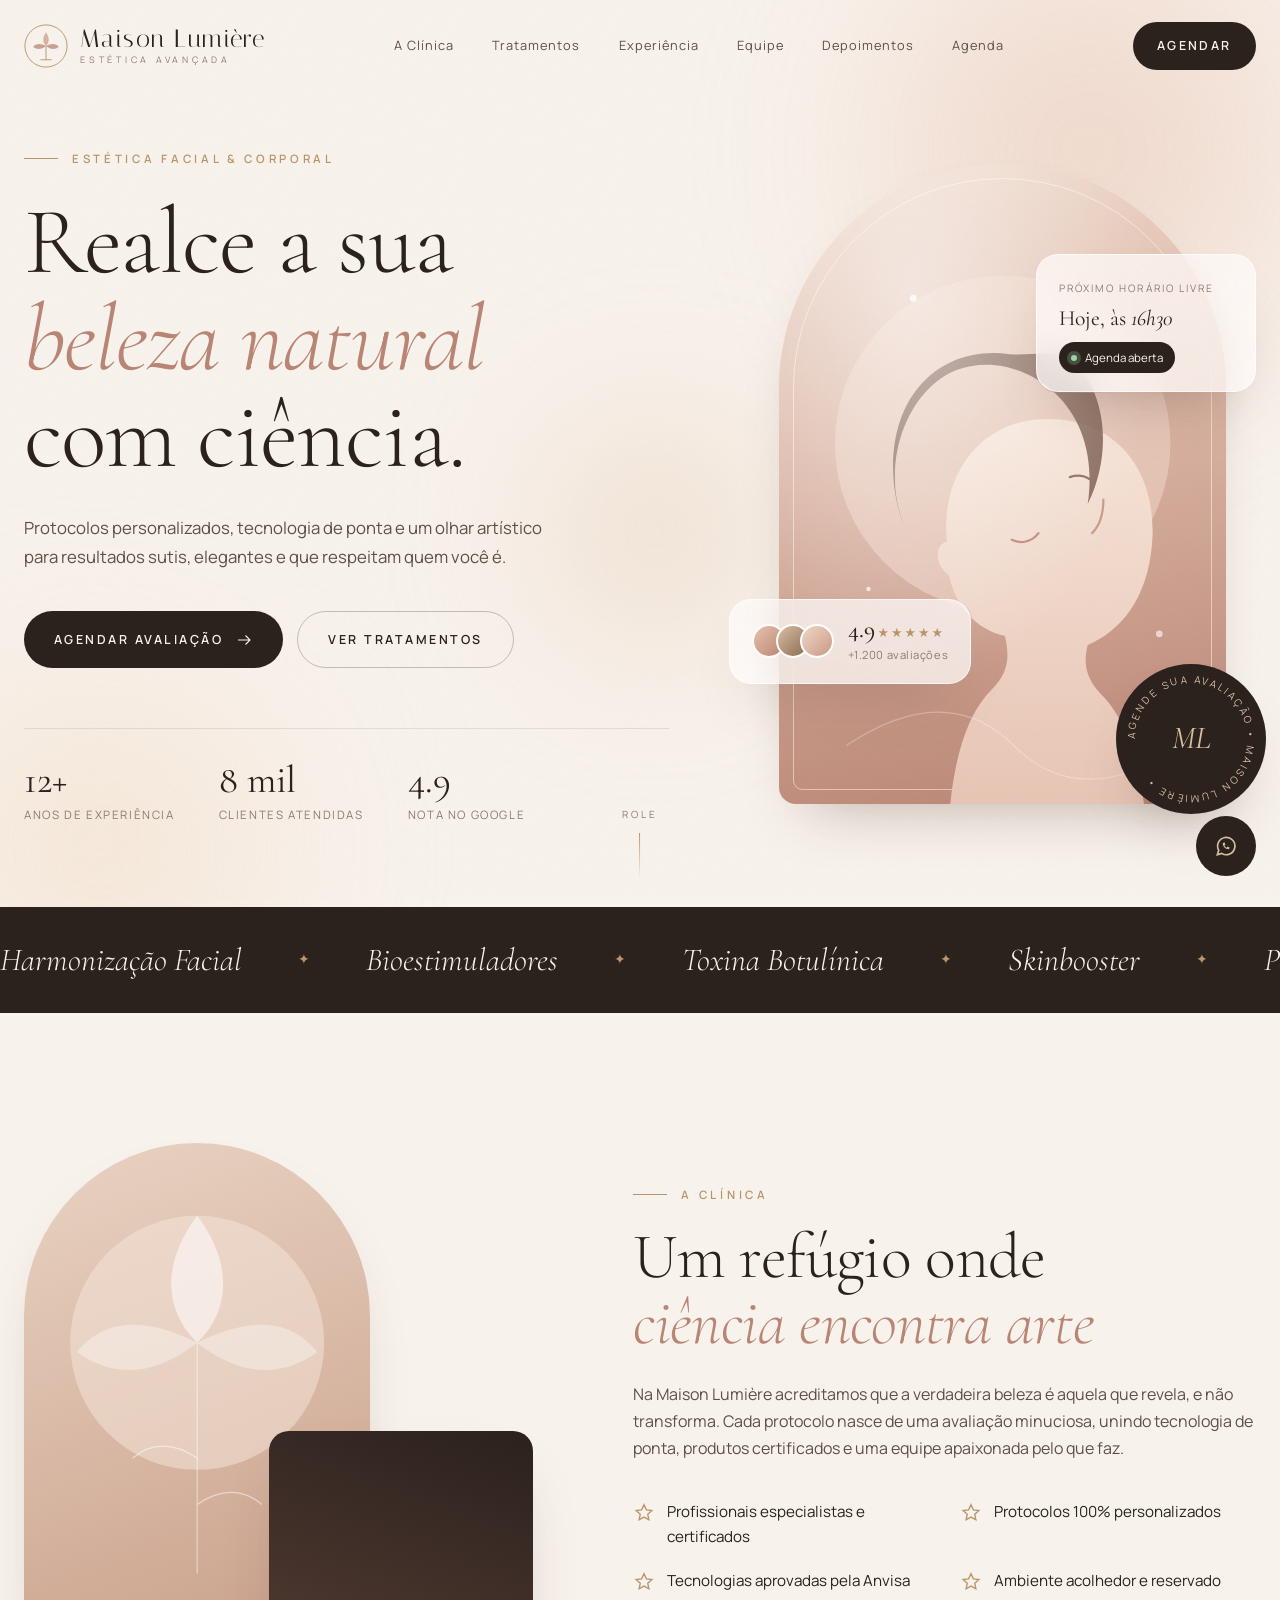
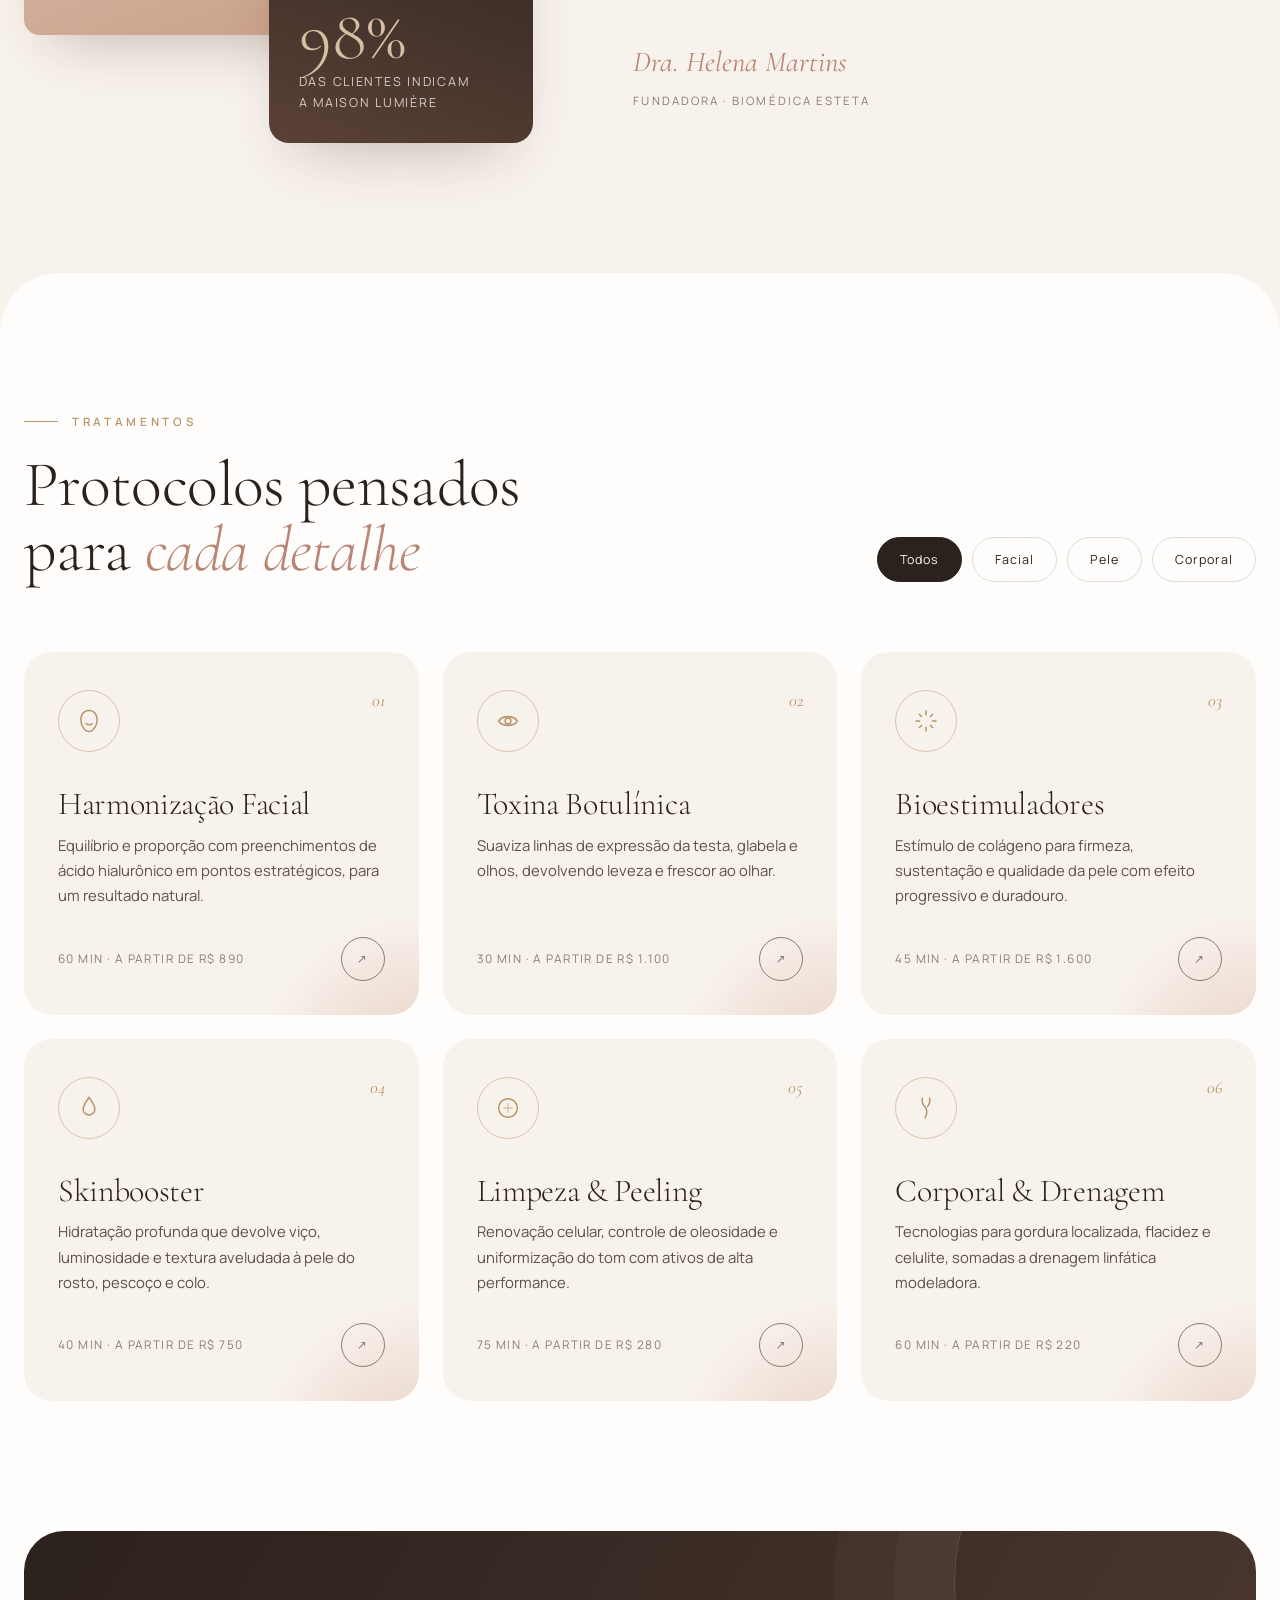
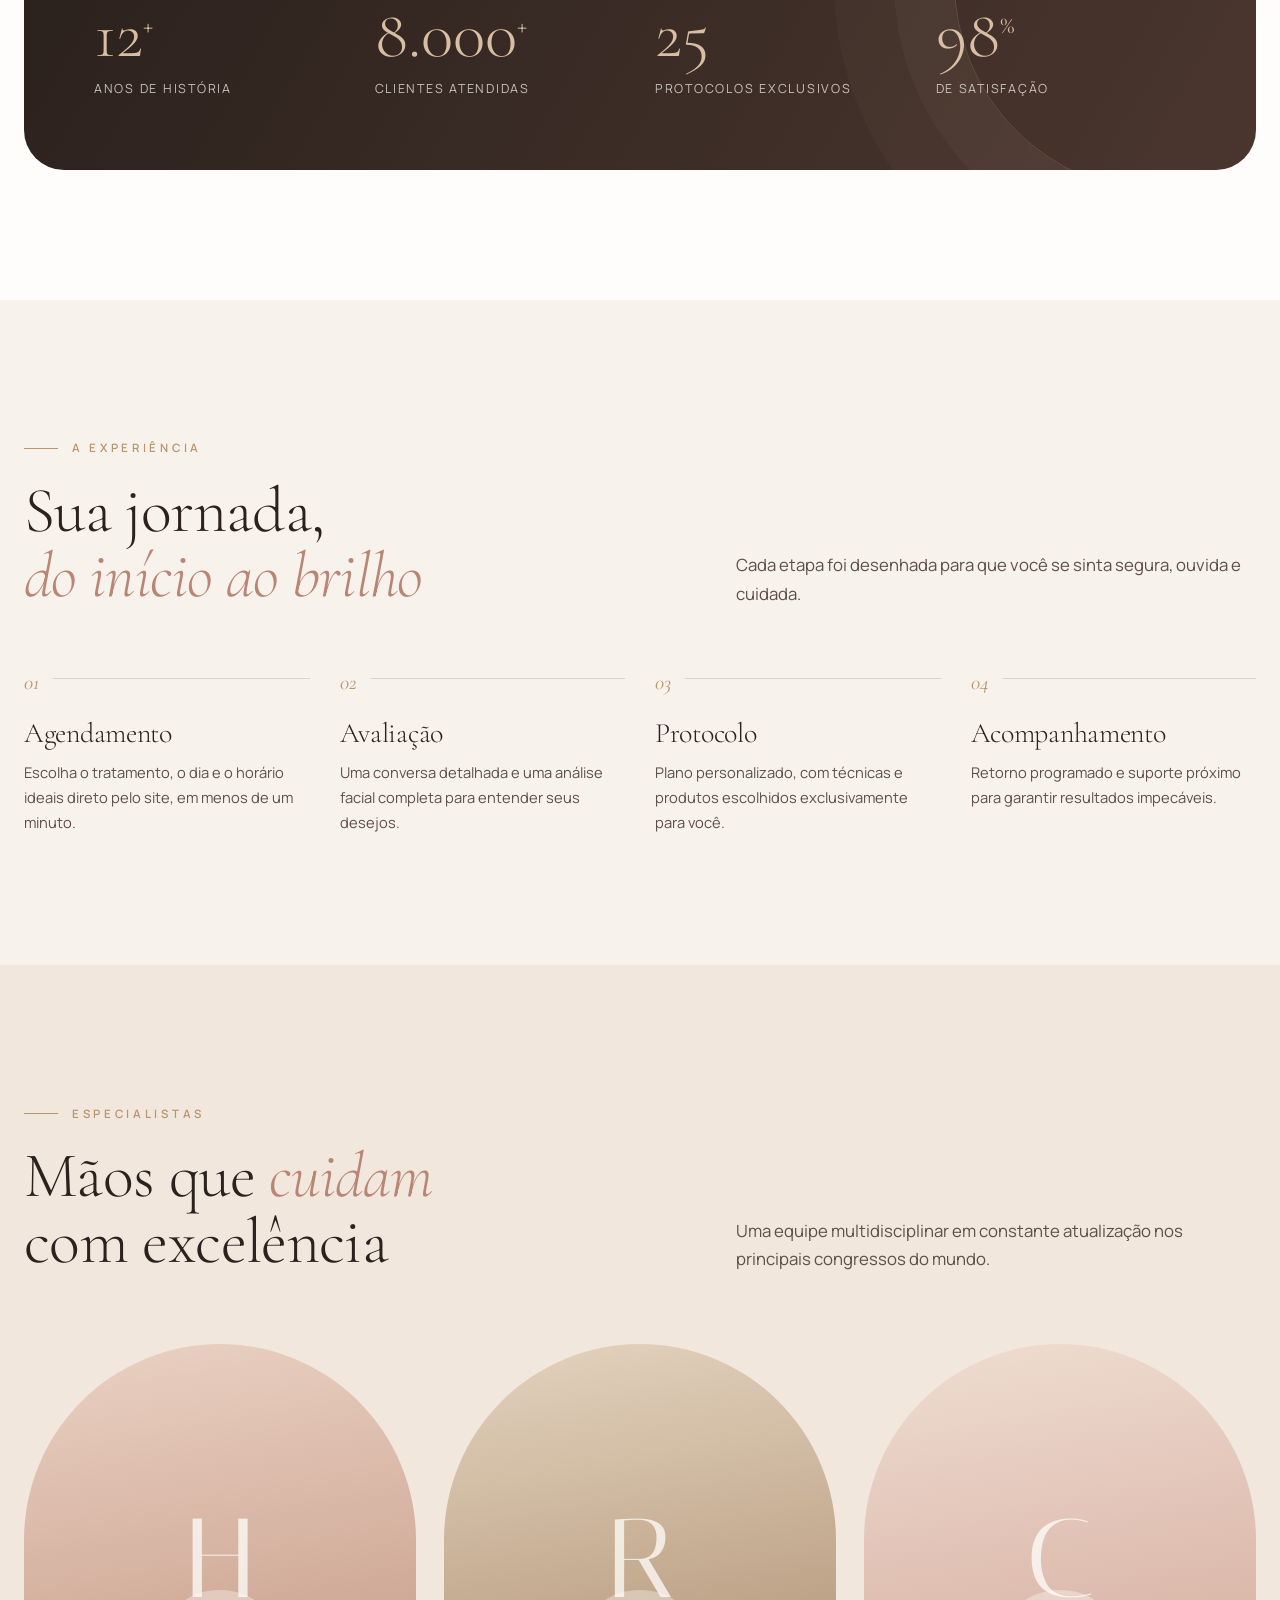
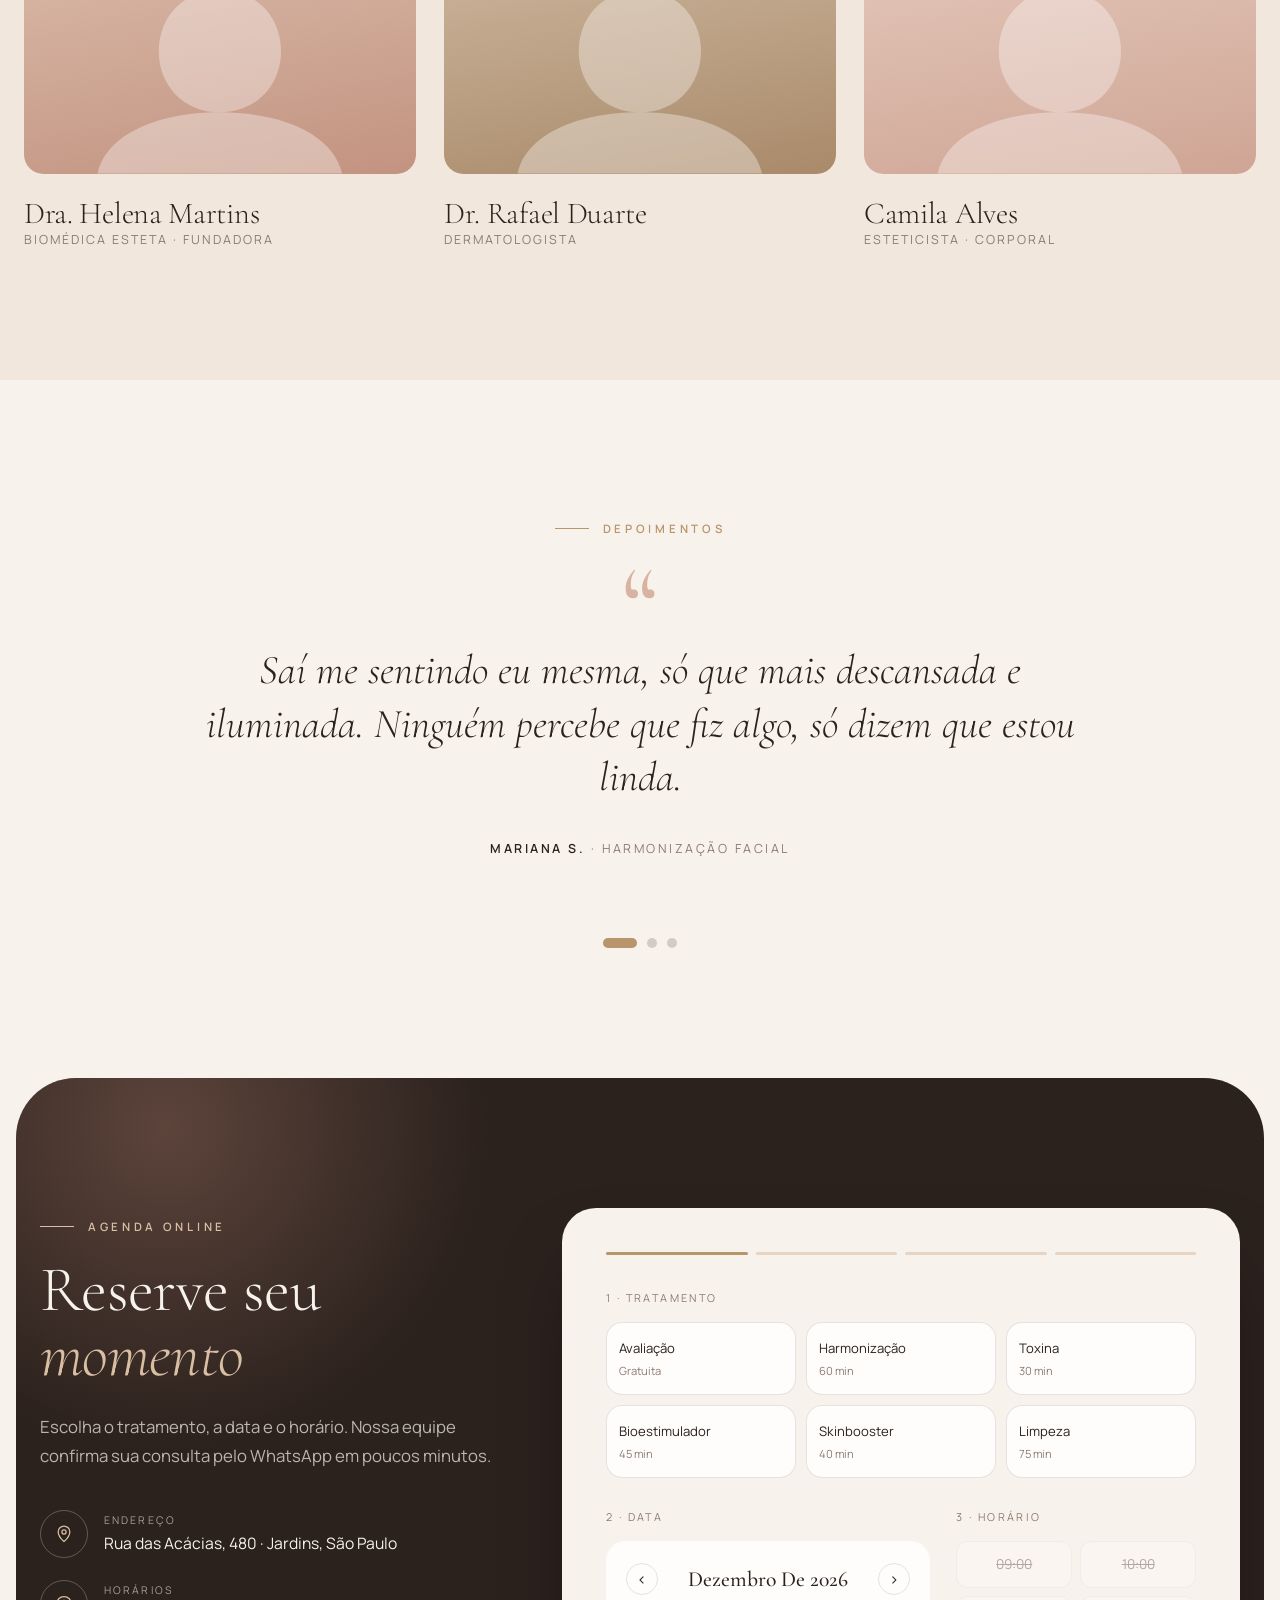
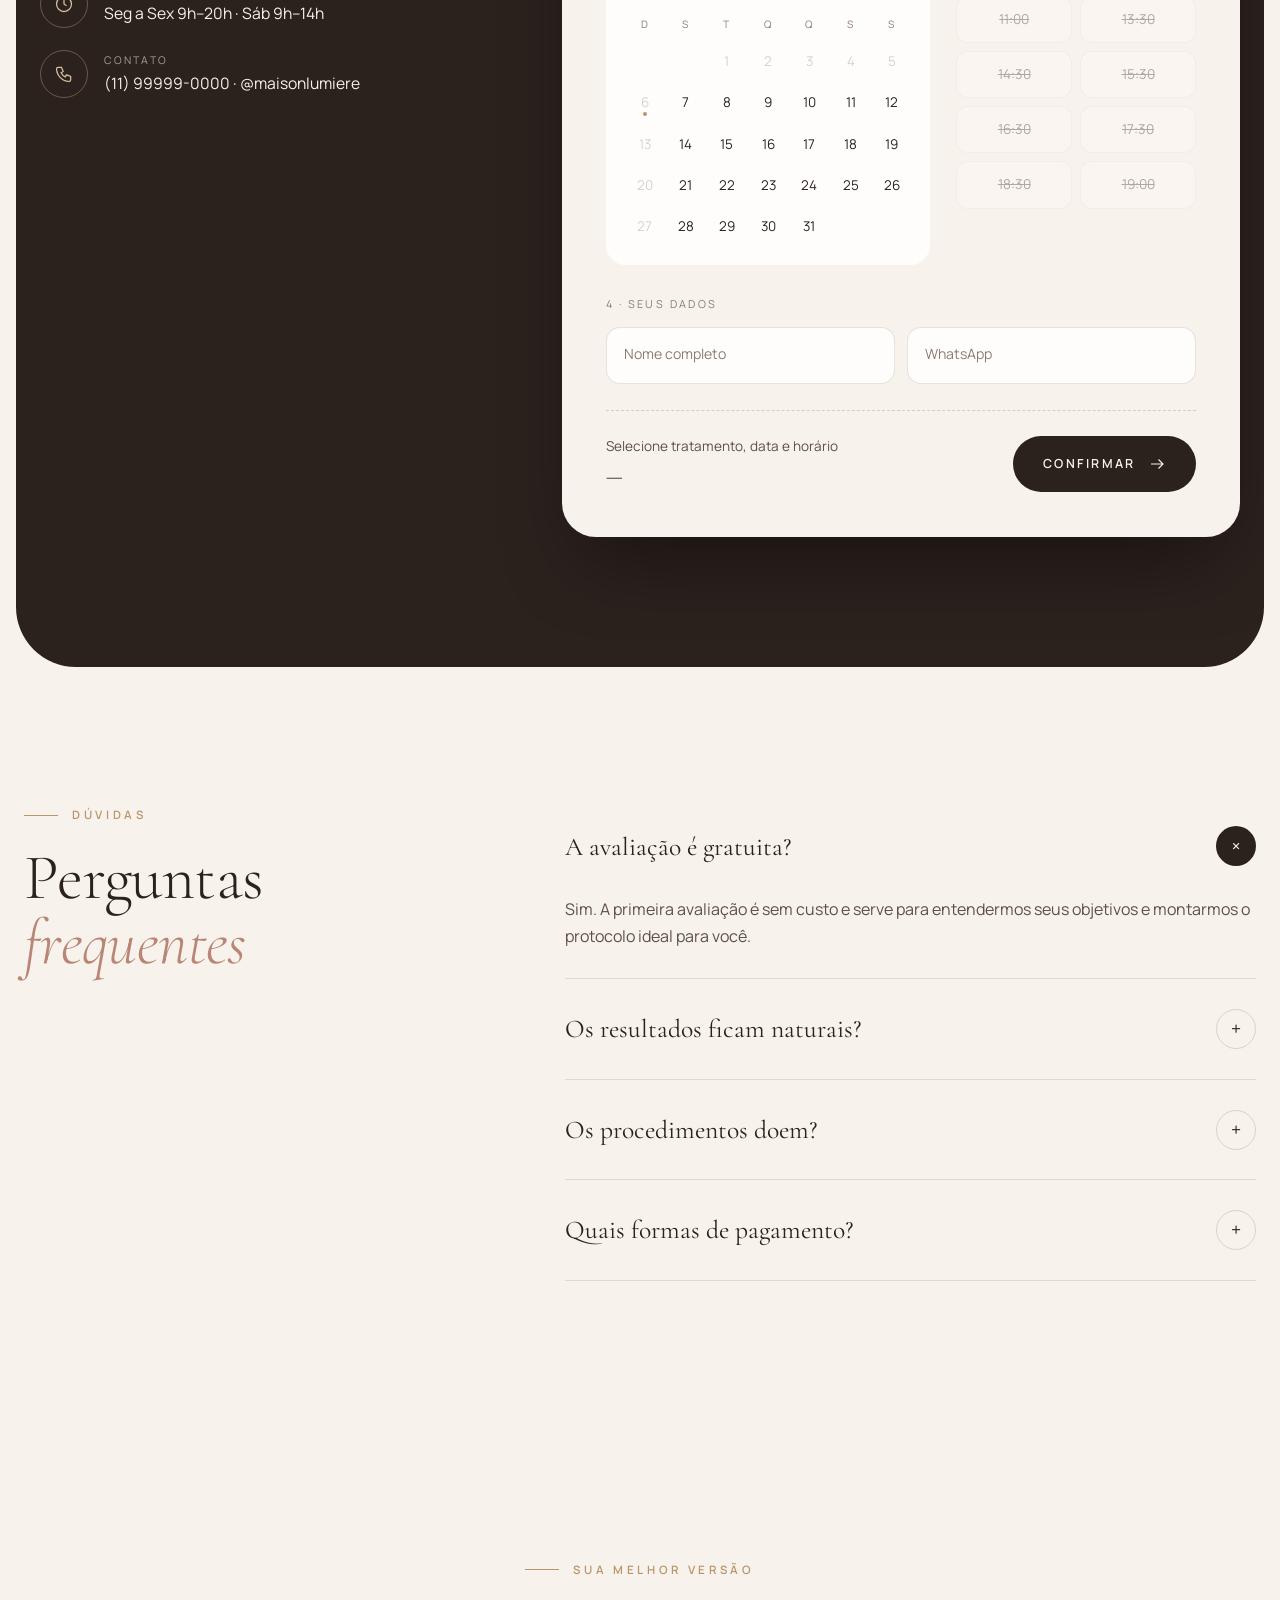
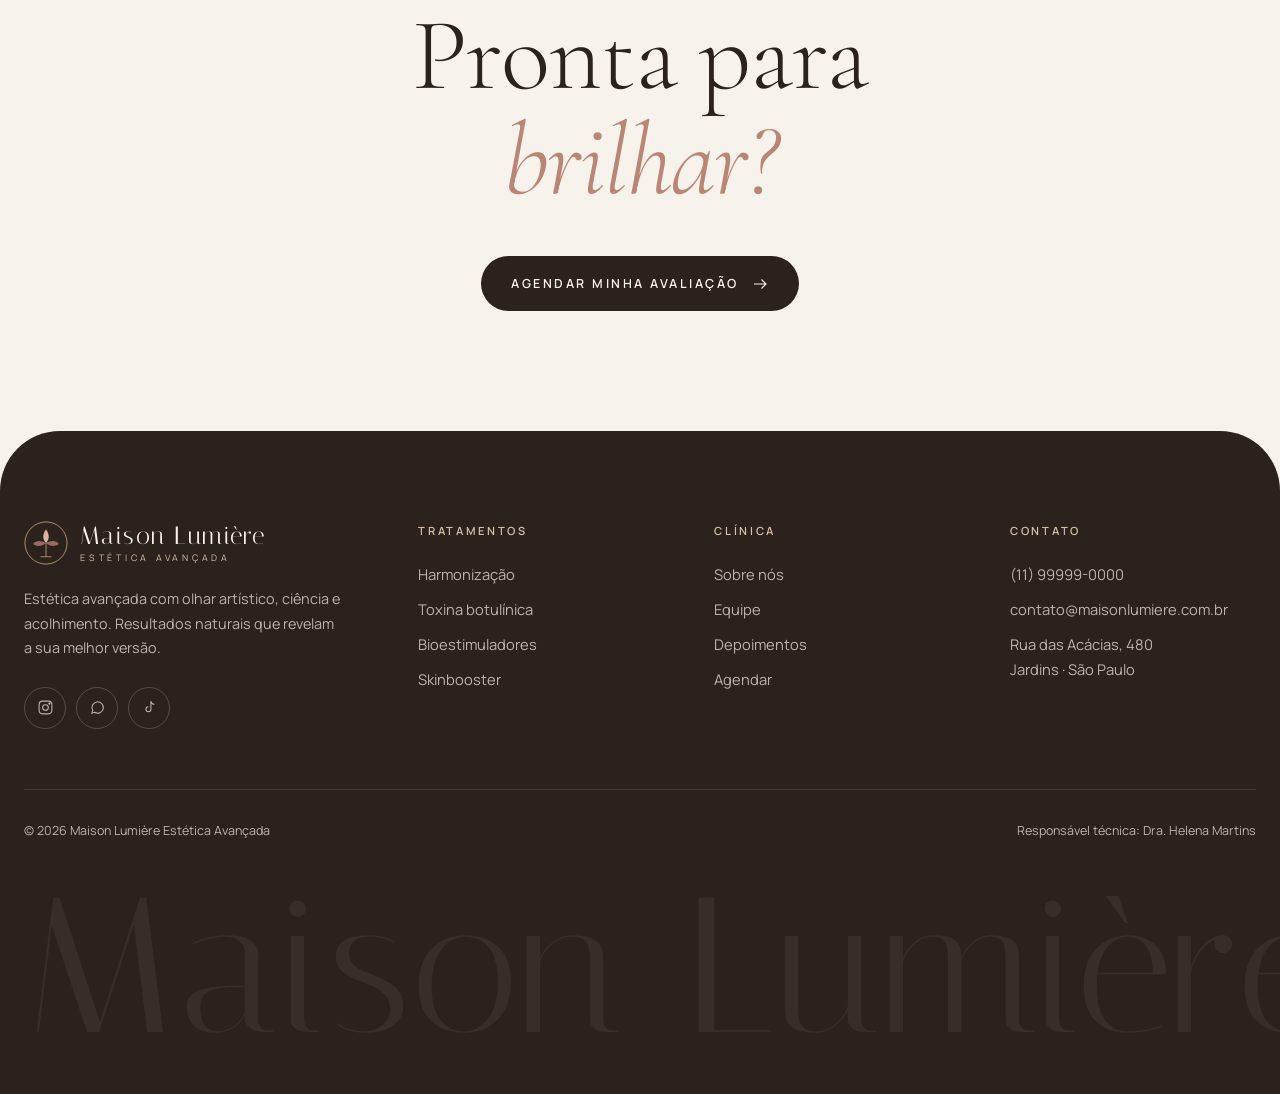
==== clinica-estetica/index.html @ d583ae08 "feat: add aesthetic clinic demo site with online booking Co-Authored-By: Claude Opus 5.5 <noreply@an" ====
<!DOCTYPE html>
<html lang="pt-BR">
<head>
<meta charset="UTF-8">
<meta name="viewport" content="width=device-width, initial-scale=1.0">
<title>Maison Lumière · Estética Avançada</title>
<meta name="description" content="Clínica de estética avançada: harmonização facial, bioestimuladores, tratamentos de pele e corporais. Agende sua avaliação.">
<link rel="icon" href="data:image/svg+xml,%3Csvg xmlns='http://www.w3.org/2000/svg' viewBox='0 0 64 64'%3E%3Ccircle cx='32' cy='32' r='32' fill='%232B211D'/%3E%3Ctext x='32' y='42' text-anchor='middle' font-family='Georgia' font-style='italic' font-size='30' fill='%23D8BFA3'%3EML%3C/text%3E%3C/svg%3E">
<link rel="preconnect" href="https://fonts.googleapis.com">
<link rel="preconnect" href="https://fonts.gstatic.com" crossorigin>
<link href="https://fonts.googleapis.com/css2?family=Cormorant+Garamond:ital,wght@0,300;0,400;0,500;0,600;1,300;1,400;1,500&family=Italiana&family=Manrope:wght@300;400;500;600&display=swap" rel="stylesheet">
<style>
/* =========================================================
   IDENTIDADE VISUAL — troque aqui as cores da marca
   ========================================================= */
:root{
  --cream:#F8F2EC;
  --cream-2:#F1E7DD;
  --sand:#E6D5C5;
  --rose:#D9B3A2;
  --rose-deep:#B98574;
  --gold:#B8956A;
  --gold-soft:#D8BFA3;
  --ink:#2B211D;
  --ink-soft:#5E4F48;
  --muted:#8C7B72;
  --white:#FFFDFB;
  --radius:28px;
  --serif:'Cormorant Garamond', Georgia, serif;
  --display:'Italiana', 'Cormorant Garamond', serif;
  --sans:'Manrope', system-ui, sans-serif;
  --shadow:0 30px 60px -30px rgba(74,48,36,.35);
}
*{margin:0;padding:0;box-sizing:border-box}
html{scroll-behavior:smooth}
html,body{overflow-x:clip}
body{font-family:var(--sans);background:var(--cream);color:var(--ink);line-height:1.7;font-weight:400;-webkit-font-smoothing:antialiased}
img,svg{display:block;max-width:100%}
a{color:inherit;text-decoration:none}
button{font:inherit;cursor:pointer;border:none;background:none;color:inherit}
.container{width:min(1240px,100% - 48px);margin-inline:auto}
::selection{background:var(--rose);color:var(--white)}

/* grain */
body::before{content:"";position:fixed;inset:0;pointer-events:none;z-index:100;opacity:.35;mix-blend-mode:multiply;
  background-image:url("data:image/svg+xml,%3Csvg xmlns='http://www.w3.org/2000/svg' width='160' height='160'%3E%3Cfilter id='n'%3E%3CfeTurbulence baseFrequency='.9' numOctaves='2' stitchTiles='stitch'/%3E%3CfeColorMatrix values='0 0 0 0 .5 0 0 0 0 .4 0 0 0 0 .35 0 0 0 .08 0'/%3E%3C/filter%3E%3Crect width='100%25' height='100%25' filter='url(%23n)'/%3E%3C/svg%3E")}

.eyebrow{font-size:.72rem;letter-spacing:.32em;text-transform:uppercase;color:var(--gold);font-weight:600;display:inline-flex;align-items:center;gap:14px}
.eyebrow::before{content:"";width:34px;height:1px;background:currentColor}
h1,h2,h3{font-family:var(--serif);font-weight:300;line-height:1.02;letter-spacing:-.01em}
h2{font-size:clamp(2.6rem,5vw,4.4rem)}
h2 em,h1 em{font-style:italic;color:var(--rose-deep);font-weight:300}
.lead{color:var(--ink-soft);font-size:1.05rem;max-width:520px}

.btn{display:inline-flex;align-items:center;gap:12px;padding:17px 30px;border-radius:999px;font-size:.78rem;letter-spacing:.2em;text-transform:uppercase;font-weight:600;transition:.5s cubic-bezier(.2,.8,.2,1);position:relative;overflow:hidden;isolation:isolate}
.btn-dark{background:var(--ink);color:var(--cream)}
.btn-dark::after{content:"";position:absolute;inset:0;background:linear-gradient(120deg,var(--rose-deep),var(--gold));transform:translateY(101%);transition:.5s cubic-bezier(.2,.8,.2,1);z-index:-1}
.btn-dark:hover::after{transform:translateY(0)}
.btn-ghost{border:1px solid rgba(43,33,29,.25)}
.btn-ghost:hover{background:var(--ink);color:var(--cream)}
.btn .arrow{width:18px;transition:transform .4s}
.btn:hover .arrow{transform:translateX(4px)}

/* ================= NAV ================= */
.nav{position:fixed;top:0;left:0;right:0;z-index:50;transition:.5s}
.nav .container{display:flex;align-items:center;justify-content:space-between;height:92px;transition:.5s}
.nav.scrolled{background:rgba(248,242,236,.78);backdrop-filter:blur(18px);-webkit-backdrop-filter:blur(18px);box-shadow:0 1px 0 rgba(43,33,29,.06)}
.nav.scrolled .container{height:72px}
.logo{display:flex;align-items:center;gap:12px}
.logo-mark{width:44px;height:44px}
.logo-text{display:flex;flex-direction:column;line-height:1}
.logo-text b{font-family:var(--display);font-weight:400;font-size:1.55rem;letter-spacing:.06em}
.logo-text small{font-size:.56rem;letter-spacing:.42em;text-transform:uppercase;color:var(--muted);margin-top:5px}
.nav-links{display:flex;gap:38px;font-size:.8rem;letter-spacing:.08em}
.nav-links a{position:relative;color:var(--ink-soft);transition:color .3s}
.nav-links a::after{content:"";position:absolute;left:0;bottom:-6px;height:1px;width:0;background:var(--gold);transition:.4s}
.nav-links a:hover{color:var(--ink)}
.nav-links a:hover::after{width:100%}
.nav .btn{padding:13px 24px}
.menu-toggle{display:none;width:44px;height:44px;border-radius:50%;border:1px solid rgba(43,33,29,.2);align-items:center;justify-content:center}

/* ================= HERO ================= */
.hero{position:relative;min-height:100vh;padding:140px 0 80px;display:flex;align-items:center;overflow:hidden}
.hero-bg{position:absolute;inset:0;z-index:-1;overflow:hidden}
.blob{position:absolute;border-radius:50%;filter:blur(70px);opacity:.75;animation:float 18s ease-in-out infinite}
.blob.b1{width:620px;height:620px;background:radial-gradient(circle,#EBC9B8,transparent 70%);top:-160px;right:-120px}
.blob.b2{width:520px;height:520px;background:radial-gradient(circle,#F3E0CC,transparent 70%);bottom:-200px;left:-160px;animation-delay:-6s}
.blob.b3{width:340px;height:340px;background:radial-gradient(circle,#E2C4A8,transparent 70%);top:40%;left:38%;animation-delay:-11s;opacity:.5}
@keyframes float{0%,100%{transform:translate(0,0) scale(1)}33%{transform:translate(40px,-30px) scale(1.06)}66%{transform:translate(-30px,25px) scale(.96)}}

.hero .container{display:grid;grid-template-columns:1.1fr .9fr;gap:60px;align-items:center}
.hero h1{font-size:clamp(3.4rem,7.4vw,7.2rem);margin:26px 0 30px}
.hero h1 .line{display:block;overflow:hidden}
.hero h1 .line span{display:inline-block;transform:translateY(110%);animation:rise 1.2s cubic-bezier(.2,.8,.2,1) forwards}
.hero h1 .line:nth-child(2) span{animation-delay:.12s}
.hero h1 .line:nth-child(3) span{animation-delay:.24s}
@keyframes rise{to{transform:translateY(0)}}
.fade-up{opacity:0;transform:translateY(24px);animation:fadeUp 1.1s .5s cubic-bezier(.2,.8,.2,1) forwards}
.fade-up.d2{animation-delay:.7s}.fade-up.d3{animation-delay:.9s}
@keyframes fadeUp{to{opacity:1;transform:none}}
.hero-actions{display:flex;gap:14px;flex-wrap:wrap;margin-top:40px}
.hero-meta{display:flex;gap:44px;margin-top:60px;padding-top:32px;border-top:1px solid rgba(43,33,29,.1)}
.hero-meta div b{font-family:var(--serif);font-size:2.4rem;font-weight:400;display:block;line-height:1}
.hero-meta div span{font-size:.72rem;letter-spacing:.14em;text-transform:uppercase;color:var(--muted)}

.hero-visual{position:relative;height:640px}
.arch{position:absolute;inset:0 30px 0 50px;border-radius:320px 320px 24px 24px;overflow:hidden;background:linear-gradient(170deg,#EFD9CB 0%,#D9B3A2 45%,#B98574 100%);box-shadow:var(--shadow)}
.arch::before{content:"";position:absolute;inset:14px;border-radius:306px 306px 14px 14px;border:1px solid rgba(255,253,251,.5)}
.arch-art{position:absolute;inset:0}
.arch-shine{position:absolute;inset:0;background:radial-gradient(ellipse at 30% 20%,rgba(255,255,255,.55),transparent 55%)}
.float-card{position:absolute;background:rgba(255,253,251,.72);backdrop-filter:blur(16px);-webkit-backdrop-filter:blur(16px);border:1px solid rgba(255,255,255,.7);border-radius:22px;padding:18px 22px;box-shadow:var(--shadow);animation:bob 6s ease-in-out infinite}
@keyframes bob{0%,100%{transform:translateY(0)}50%{transform:translateY(-12px)}}
.fc-rating{left:0;bottom:120px;display:flex;align-items:center;gap:14px}
.fc-rating .avatars{display:flex}
.fc-rating .avatars i{width:34px;height:34px;border-radius:50%;border:2px solid var(--white);margin-left:-10px;display:block}
.fc-rating .avatars i:first-child{margin-left:0;background:linear-gradient(135deg,#E7C3AE,#B98574)}
.fc-rating .avatars i:nth-child(2){background:linear-gradient(135deg,#D8BFA3,#8C6A50)}
.fc-rating .avatars i:nth-child(3){background:linear-gradient(135deg,#F1D7C8,#C99A86)}
.fc-rating b{font-family:var(--serif);font-size:1.5rem;font-weight:500;line-height:1}
.fc-rating small{display:block;font-size:.7rem;color:var(--muted);letter-spacing:.05em}
.stars{color:var(--gold);letter-spacing:2px;font-size:.8rem}
.fc-next{right:0;top:90px;animation-delay:-3s;min-width:220px}
.fc-next small{font-size:.64rem;letter-spacing:.2em;text-transform:uppercase;color:var(--muted)}
.fc-next p{font-family:var(--serif);font-size:1.35rem;line-height:1.2;margin:6px 0 10px}
.fc-next .pill{display:inline-flex;align-items:center;gap:8px;font-size:.72rem;background:var(--ink);color:var(--cream);padding:6px 12px;border-radius:99px}
.fc-next .pill::before{content:"";width:6px;height:6px;border-radius:50%;background:#9FD3A7;box-shadow:0 0 0 4px rgba(159,211,167,.25)}
.rotating{position:absolute;right:-10px;bottom:-10px;width:150px;height:150px;border-radius:50%;background:var(--ink);display:grid;place-items:center;color:var(--gold-soft);box-shadow:var(--shadow);transition:transform .5s}
.rotating:hover{transform:scale(1.06)}
.rotating svg.ring{position:absolute;inset:0;animation:spin 22s linear infinite}
@keyframes spin{to{transform:rotate(360deg)}}
.rotating .center{font-family:var(--serif);font-style:italic;font-size:2rem}
.scroll-cue{position:absolute;left:50%;bottom:28px;transform:translateX(-50%);display:flex;flex-direction:column;align-items:center;gap:10px;font-size:.62rem;letter-spacing:.3em;text-transform:uppercase;color:var(--muted)}
.scroll-cue i{width:1px;height:46px;background:linear-gradient(var(--gold),transparent);animation:cue 2.4s infinite}
@keyframes cue{0%{transform:scaleY(0);transform-origin:top}50%{transform:scaleY(1);transform-origin:top}51%{transform-origin:bottom}100%{transform:scaleY(0);transform-origin:bottom}}

/* ================= MARQUEE ================= */
.marquee{background:var(--ink);color:var(--cream);padding:26px 0;overflow:hidden;white-space:nowrap}
.marquee-track{display:inline-flex;gap:56px;animation:marq 40s linear infinite;font-family:var(--serif);font-size:2rem;font-style:italic;font-weight:300}
.marquee-track span{display:inline-flex;align-items:center;gap:56px}
.marquee-track span::after{content:"✦";font-style:normal;font-size:.9rem;color:var(--gold)}
@keyframes marq{to{transform:translateX(-50%)}}

section{padding:130px 0}
.section-head{display:flex;justify-content:space-between;align-items:end;gap:40px;margin-bottom:70px;flex-wrap:wrap}
.section-head h2{margin-top:20px;max-width:640px}

/* ================= SOBRE ================= */
.about .container{display:grid;grid-template-columns:.9fr 1.1fr;gap:100px;align-items:center}
.about-visual{position:relative;height:600px}
.about-visual .a1{position:absolute;left:0;top:0;width:68%;height:82%;border-radius:220px 220px 20px 20px;background:linear-gradient(160deg,#E9D3C3,#C9A08A);overflow:hidden;box-shadow:var(--shadow)}
.about-visual .a2{position:absolute;right:0;bottom:0;width:52%;height:52%;border-radius:20px;background:linear-gradient(200deg,#2B211D,#5A4136);overflow:hidden;box-shadow:var(--shadow);display:flex;flex-direction:column;justify-content:flex-end;padding:30px;color:var(--cream)}
.about-visual .a2 b{font-family:var(--serif);font-size:4.4rem;font-weight:300;line-height:1;color:var(--gold-soft)}
.about-visual .a2 span{font-size:.78rem;letter-spacing:.14em;text-transform:uppercase;opacity:.8}
.about p{color:var(--ink-soft);margin:26px 0}
.about ul{list-style:none;display:grid;grid-template-columns:1fr 1fr;gap:18px 30px;margin:36px 0 44px}
.about li{display:flex;gap:12px;align-items:flex-start;font-size:.95rem}
.about li svg{flex:none;width:22px;margin-top:3px;color:var(--gold)}
.signature{font-family:var(--serif);font-style:italic;font-size:1.8rem;color:var(--rose-deep)}
.signature small{display:block;font-family:var(--sans);font-style:normal;font-size:.72rem;letter-spacing:.18em;text-transform:uppercase;color:var(--muted);margin-top:4px}

/* ================= TRATAMENTOS ================= */
.treatments{background:var(--white);border-radius:60px 60px 0 0}
.tabs{display:flex;gap:10px;flex-wrap:wrap}
.tab{padding:11px 22px;border-radius:99px;border:1px solid rgba(43,33,29,.15);font-size:.78rem;letter-spacing:.08em;transition:.35s}
.tab.active,.tab:hover{background:var(--ink);color:var(--cream);border-color:var(--ink)}
.t-grid{display:grid;grid-template-columns:repeat(3,1fr);gap:24px}
.t-card{position:relative;background:var(--cream);border-radius:var(--radius);padding:38px 34px 34px;overflow:hidden;transition:.6s cubic-bezier(.2,.8,.2,1);min-height:360px;display:flex;flex-direction:column}
.t-card::before{content:"";position:absolute;inset:auto -40% -60% auto;width:320px;height:320px;border-radius:50%;background:radial-gradient(circle,rgba(217,179,162,.55),transparent 70%);transition:.8s}
.t-card:hover{transform:translateY(-8px);background:var(--ink);color:var(--cream);box-shadow:var(--shadow)}
.t-card:hover::before{transform:scale(1.5);background:radial-gradient(circle,rgba(184,149,106,.35),transparent 70%)}
.t-card:hover p,.t-card:hover .t-meta{color:rgba(248,242,236,.7)}
.t-card.hide{display:none}
.t-icon{width:62px;height:62px;border-radius:50%;border:1px solid rgba(184,149,106,.5);display:grid;place-items:center;color:var(--gold);margin-bottom:36px;position:relative}
.t-icon svg{width:28px}
.t-num{position:absolute;top:34px;right:34px;font-family:var(--serif);font-style:italic;color:var(--gold);font-size:1.1rem}
.t-card h3{font-size:2rem;margin-bottom:12px;position:relative}
.t-card p{color:var(--ink-soft);font-size:.93rem;position:relative;transition:color .5s}
.t-meta{margin-top:auto;padding-top:28px;display:flex;justify-content:space-between;align-items:center;font-size:.74rem;letter-spacing:.12em;text-transform:uppercase;color:var(--muted);position:relative}
.t-meta a{width:44px;height:44px;border-radius:50%;border:1px solid currentColor;display:grid;place-items:center;transition:.4s}
.t-card:hover .t-meta a{background:var(--gold);border-color:var(--gold);color:var(--ink);transform:rotate(-45deg)}

/* ================= NÚMEROS ================= */
.stats{background:var(--white);padding:0 0 130px}
.stats-inner{background:linear-gradient(120deg,#2B211D,#4A362E);border-radius:40px;padding:70px;display:grid;grid-template-columns:repeat(4,1fr);gap:30px;color:var(--cream);position:relative;overflow:hidden}
.stats-inner::after{content:"";position:absolute;right:-120px;top:-160px;width:420px;height:420px;border-radius:50%;border:1px solid rgba(216,191,163,.2);box-shadow:0 0 0 60px rgba(216,191,163,.04),0 0 0 120px rgba(216,191,163,.03)}
.stat b{font-family:var(--serif);font-weight:300;font-size:4.2rem;line-height:1;color:var(--gold-soft)}
.stat b sup{font-size:1.6rem}
.stat p{font-size:.78rem;letter-spacing:.14em;text-transform:uppercase;opacity:.75;margin-top:10px}

/* ================= EXPERIÊNCIA ================= */
.steps{display:grid;grid-template-columns:repeat(4,1fr);gap:30px;counter-reset:s}
.step{position:relative;padding-top:40px;border-top:1px solid rgba(43,33,29,.15)}
.step::before{counter-increment:s;content:"0" counter(s);position:absolute;top:-14px;left:0;background:var(--cream);padding-right:14px;font-family:var(--serif);font-style:italic;color:var(--gold);font-size:1.3rem}
.step h3{font-size:1.75rem;margin-bottom:12px}
.step p{color:var(--ink-soft);font-size:.92rem}

/* ================= EQUIPE ================= */
.team{background:var(--cream-2)}
.team-grid{display:grid;grid-template-columns:repeat(3,1fr);gap:28px}
.member .photo{height:430px;border-radius:200px 200px 20px 20px;position:relative;overflow:hidden;display:grid;place-items:center;transition:.6s}
.member:nth-child(1) .photo{background:linear-gradient(170deg,#EAD2C3,#C29380)}
.member:nth-child(2) .photo{background:linear-gradient(170deg,#E4D3BF,#A98A6A)}
.member:nth-child(3) .photo{background:linear-gradient(170deg,#F0DDD2,#CFA595)}
.member .photo span{font-family:var(--display);font-size:7rem;color:rgba(255,253,251,.75)}
.member .photo svg{position:absolute;bottom:0;width:78%;color:rgba(255,253,251,.35)}
.member:hover .photo{border-radius:20px}
.member h3{font-size:1.9rem;margin-top:24px}
.member p{font-size:.78rem;letter-spacing:.16em;text-transform:uppercase;color:var(--muted)}

/* ================= DEPOIMENTOS ================= */
.testi{text-align:center}
.testi-slider{position:relative;max-width:900px;margin:0 auto;min-height:330px}
.quote{position:absolute;inset:0;opacity:0;transform:translateY(20px);transition:.8s cubic-bezier(.2,.8,.2,1);pointer-events:none}
.quote.active{opacity:1;transform:none;pointer-events:auto}
.quote blockquote{font-family:var(--serif);font-size:clamp(1.7rem,3.2vw,2.7rem);font-weight:300;line-height:1.3;font-style:italic}
.quote cite{display:block;font-style:normal;margin-top:34px;font-size:.78rem;letter-spacing:.2em;text-transform:uppercase;color:var(--muted)}
.quote cite b{color:var(--ink);font-weight:600}
.quote-mark{font-family:var(--serif);font-size:7rem;line-height:.5;color:var(--rose);display:block;margin-bottom:10px}
.dots{display:flex;gap:10px;justify-content:center;margin-top:30px}
.dots button{width:10px;height:10px;border-radius:99px;background:rgba(43,33,29,.18);transition:.4s}
.dots button.active{width:34px;background:var(--gold)}

/* ================= AGENDA ================= */
.booking{background:var(--ink);color:var(--cream);border-radius:60px;margin:0 16px;position:relative;overflow:hidden}
.booking::before{content:"";position:absolute;width:700px;height:700px;border-radius:50%;background:radial-gradient(circle,rgba(185,133,116,.35),transparent 65%);top:-300px;left:-200px}
.booking .container{position:relative;display:grid;grid-template-columns:.8fr 1.2fr;gap:70px}
.booking .eyebrow{color:var(--gold-soft)}
.booking h2 em{color:var(--gold-soft)}
.booking .lead{color:rgba(248,242,236,.7);margin:26px 0 40px}
.b-info{display:grid;gap:22px}
.b-info div{display:flex;gap:16px;align-items:center}
.b-info .ic{width:48px;height:48px;border-radius:50%;border:1px solid rgba(216,191,163,.35);display:grid;place-items:center;color:var(--gold-soft);flex:none}
.b-info .ic svg{width:20px}
.b-info small{display:block;font-size:.66rem;letter-spacing:.2em;text-transform:uppercase;opacity:.6}
.b-info span{font-size:.98rem}

.b-card{background:var(--cream);color:var(--ink);border-radius:34px;padding:44px;box-shadow:0 40px 80px -30px rgba(0,0,0,.5)}
.b-steps{display:flex;gap:8px;margin-bottom:34px}
.b-steps i{flex:1;height:3px;border-radius:9px;background:var(--sand);transition:.5s}
.b-steps i.on{background:var(--gold)}
.b-label{font-size:.68rem;letter-spacing:.22em;text-transform:uppercase;color:var(--muted);margin:0 0 14px;display:flex;justify-content:space-between}
.b-proc{display:grid;grid-template-columns:repeat(3,1fr);gap:10px;margin-bottom:30px}
.chip{padding:14px 12px;border-radius:16px;border:1px solid rgba(43,33,29,.12);font-size:.82rem;text-align:left;transition:.3s;background:var(--white)}
.chip small{display:block;color:var(--muted);font-size:.7rem;margin-top:2px}
.chip:hover{border-color:var(--gold)}
.chip.sel{background:var(--ink);color:var(--cream);border-color:var(--ink)}
.chip.sel small{color:var(--gold-soft)}
.b-cal-wrap{display:grid;grid-template-columns:1.15fr .85fr;gap:26px;margin-bottom:30px}
.cal{background:var(--white);border-radius:20px;padding:20px}
.cal-head{display:flex;justify-content:space-between;align-items:center;margin-bottom:12px}
.cal-head b{font-family:var(--serif);font-size:1.35rem;font-weight:500;text-transform:capitalize}
.cal-head button{width:32px;height:32px;border-radius:50%;border:1px solid rgba(43,33,29,.12);transition:.3s}
.cal-head button:hover{background:var(--ink);color:var(--cream)}
.cal-grid{display:grid;grid-template-columns:repeat(7,1fr);gap:4px;text-align:center}
.cal-grid .dow{font-size:.64rem;letter-spacing:.1em;color:var(--muted);padding:6px 0;text-transform:uppercase}
.cal-grid button{aspect-ratio:1;border-radius:50%;font-size:.84rem;transition:.25s;position:relative}
.cal-grid button:not(:disabled):hover{background:var(--cream-2)}
.cal-grid button:disabled{color:rgba(43,33,29,.2);cursor:default}
.cal-grid button.today::after{content:"";position:absolute;bottom:5px;left:50%;width:4px;height:4px;margin-left:-2px;border-radius:50%;background:var(--gold)}
.cal-grid button.sel{background:var(--ink);color:var(--cream)}
.times{display:grid;grid-template-columns:1fr 1fr;gap:8px;align-content:start}
.times button{padding:11px 0;border-radius:12px;border:1px solid rgba(43,33,29,.12);font-size:.85rem;background:var(--white);transition:.25s}
.times button:hover:not(:disabled){border-color:var(--gold)}
.times button.sel{background:var(--gold);border-color:var(--gold);color:var(--white)}
.times button:disabled{text-decoration:line-through;opacity:.35;cursor:default}
.b-form{display:grid;grid-template-columns:1fr 1fr;gap:12px;margin-bottom:26px}
.field{position:relative}
.field input{width:100%;padding:22px 18px 8px;border-radius:14px;border:1px solid rgba(43,33,29,.12);background:var(--white);font:inherit;font-size:.92rem;color:var(--ink);outline:none;transition:.3s}
.field input:focus{border-color:var(--gold);box-shadow:0 0 0 4px rgba(184,149,106,.12)}
.field label{position:absolute;left:18px;top:15px;font-size:.88rem;color:var(--muted);transition:.25s;pointer-events:none}
.field input:focus+label,.field input:not(:placeholder-shown)+label{top:7px;font-size:.62rem;letter-spacing:.14em;text-transform:uppercase}
.b-summary{display:flex;align-items:center;justify-content:space-between;gap:20px;padding-top:24px;border-top:1px dashed rgba(43,33,29,.18);flex-wrap:wrap}
.b-summary p{font-size:.85rem;color:var(--ink-soft)}
.b-summary p b{color:var(--ink);font-family:var(--serif);font-size:1.25rem;font-weight:500;display:block}

/* ================= FAQ ================= */
.faq .container{display:grid;grid-template-columns:.8fr 1.2fr;gap:80px}
.faq-item{border-bottom:1px solid rgba(43,33,29,.12)}
.faq-q{width:100%;display:flex;justify-content:space-between;align-items:center;gap:20px;padding:28px 0;text-align:left;font-family:var(--serif);font-size:1.6rem;font-weight:400}
.faq-q i{flex:none;width:40px;height:40px;border-radius:50%;border:1px solid rgba(43,33,29,.15);display:grid;place-items:center;font-style:normal;font-family:var(--sans);font-size:1.1rem;transition:.4s}
.faq-item.open .faq-q i{transform:rotate(45deg);background:var(--ink);color:var(--cream)}
.faq-a{display:grid;grid-template-rows:0fr;transition:.5s}
.faq-a>div{overflow:hidden;color:var(--ink-soft)}
.faq-item.open .faq-a{grid-template-rows:1fr}
.faq-item.open .faq-a>div{padding-bottom:28px}

/* ================= CTA / FOOTER ================= */
.cta{text-align:center;padding:140px 0 120px}
.cta h2{font-size:clamp(3rem,8vw,7.5rem);margin:24px 0 44px}
footer{overflow:hidden;background:var(--ink);color:rgba(248,242,236,.7);padding:90px 0 40px;border-radius:60px 60px 0 0}
.f-grid{display:grid;grid-template-columns:1.4fr 1fr 1fr 1fr;gap:50px;padding-bottom:60px;border-bottom:1px solid rgba(248,242,236,.1)}
footer .logo-text b{color:var(--cream)}
footer .logo-text small{color:var(--gold-soft)}
footer p{font-size:.9rem;margin-top:22px;max-width:320px}
footer h4{font-size:.7rem;letter-spacing:.24em;text-transform:uppercase;color:var(--gold-soft);font-weight:600;margin-bottom:22px}
footer ul{list-style:none;display:grid;gap:10px;font-size:.92rem}
footer ul a:hover{color:var(--cream)}
.socials{display:flex;gap:10px;margin-top:26px}
.socials a{width:42px;height:42px;border-radius:50%;border:1px solid rgba(248,242,236,.2);display:grid;place-items:center;transition:.3s}
.socials a:hover{background:var(--gold);border-color:var(--gold);color:var(--ink)}
.socials svg{width:17px}
.f-bottom{display:flex;justify-content:space-between;padding-top:30px;font-size:.78rem;flex-wrap:wrap;gap:10px}
.f-big{font-family:var(--display);font-size:clamp(4rem,15vw,15rem);line-height:.9;text-align:center;color:rgba(248,242,236,.06);margin-top:40px;letter-spacing:.02em;white-space:nowrap}

/* WhatsApp float */
.wa{position:fixed;right:24px;bottom:24px;z-index:60;width:60px;height:60px;border-radius:50%;background:var(--ink);color:var(--gold-soft);display:grid;place-items:center;box-shadow:var(--shadow);transition:.4s}
.wa:hover{transform:scale(1.08);background:var(--rose-deep);color:var(--white)}
.wa svg{width:26px}

/* Modal */
.modal{position:fixed;inset:0;z-index:200;background:rgba(43,33,29,.55);backdrop-filter:blur(8px);display:grid;place-items:center;padding:20px;opacity:0;pointer-events:none;transition:.4s}
.modal.open{opacity:1;pointer-events:auto}
.modal-card{background:var(--cream);border-radius:32px;padding:50px 44px;max-width:460px;width:100%;text-align:center;transform:scale(.94);transition:.5s cubic-bezier(.2,.8,.2,1)}
.modal.open .modal-card{transform:none}
.modal-card .ok{width:84px;height:84px;border-radius:50%;margin:0 auto 24px;background:linear-gradient(135deg,var(--rose),var(--gold));display:grid;place-items:center;color:var(--white)}
.modal-card .ok svg{width:36px}
.modal-card h3{font-size:2.4rem;margin-bottom:10px}
.modal-card p{color:var(--ink-soft);margin-bottom:28px}
.modal-card .detail{background:var(--white);border-radius:18px;padding:18px;margin-bottom:28px;font-size:.92rem;text-align:left;display:grid;gap:6px}
.modal-card .detail span{display:flex;justify-content:space-between;gap:10px}
.modal-card .detail span b{font-weight:600}

/* reveal */
.reveal{opacity:0;transform:translateY(40px);transition:1.1s cubic-bezier(.2,.8,.2,1)}
.reveal.in{opacity:1;transform:none}

/* ================= RESPONSIVO ================= */
@media (max-width:1080px){
  .hero .container,.about .container,.booking .container,.faq .container{grid-template-columns:1fr}
  .hero-visual{height:540px;max-width:520px;width:100%;margin:0 auto}
  .t-grid,.team-grid{grid-template-columns:1fr 1fr}
  .steps{grid-template-columns:1fr 1fr;row-gap:50px}
  .stats-inner{grid-template-columns:1fr 1fr;padding:50px}
  .f-grid{grid-template-columns:1fr 1fr}
  .nav-links{display:none}
  .menu-toggle{display:inline-flex}
  .nav.menu-open .nav-links{display:flex;flex-direction:column;position:absolute;top:100%;left:16px;right:16px;background:var(--white);padding:26px;border-radius:24px;box-shadow:var(--shadow);gap:18px;font-size:1rem}
}
@media (max-width:680px){
  .container{width:calc(100% - 32px)}
  section{padding:90px 0}
  .nav .btn{display:none}
  .hero{padding-top:120px}
  .hero-meta{gap:24px}
  .hero-meta div b{font-size:1.9rem}
  .hero-visual{height:440px}
  .arch{inset:0 10px 0 20px}
  .fc-next{top:40px;min-width:0;padding:14px 16px}
  .fc-next p{font-size:1.1rem}
  .fc-rating{bottom:70px;padding:12px 14px}
  .rotating{width:110px;height:110px}
  .t-grid,.team-grid,.steps,.about ul{grid-template-columns:1fr}
  .about-visual{height:440px}
  .stats-inner{grid-template-columns:1fr 1fr;padding:36px 26px;border-radius:28px}
  .stat b{font-size:3rem}
  .booking{margin:0 8px;border-radius:36px}
  .b-card{padding:26px 20px;border-radius:26px}
  .b-proc{grid-template-columns:1fr 1fr}
  .b-cal-wrap,.b-form{grid-template-columns:1fr}
  .times{grid-template-columns:repeat(3,1fr)}
  .faq-q{font-size:1.3rem}
  .f-grid{grid-template-columns:1fr}
  .testi-slider{min-height:420px}
  .treatments,footer{border-radius:36px 36px 0 0}
}
@media (prefers-reduced-motion:reduce){*,*::before,*::after{animation:none!important;transition:none!important}.hero h1 .line span,.fade-up,.reveal{transform:none;opacity:1}}
</style>
</head>
<body>

<!-- =========================================================
     NAV
     ========================================================= -->
<header class="nav" id="nav">
  <div class="container">
    <a href="#" class="logo" aria-label="Maison Lumière">
      <svg class="logo-mark" viewBox="0 0 48 48" fill="none">
        <circle cx="24" cy="24" r="23" stroke="#B8956A" stroke-width="1"/>
        <path d="M24 9c-4 6-4 11 0 15 4-4 4-9 0-15Z" fill="#D9B3A2"/>
        <path d="M24 24c-6-3-11-3-14 1 4 3 9 3 14-1Zm0 0c6-3 11-3 14 1-4 3-9 3-14-1Z" fill="#B98574" opacity=".75"/>
        <path d="M24 24v15" stroke="#B8956A" stroke-width="1"/>
        <path d="M18 39h12" stroke="#B8956A" stroke-width="1"/>
      </svg>
      <span class="logo-text"><b>Maison Lumière</b><small>Estética Avançada</small></span>
    </a>
    <nav class="nav-links">
      <a href="#sobre">A Clínica</a>
      <a href="#tratamentos">Tratamentos</a>
      <a href="#experiencia">Experiência</a>
      <a href="#equipe">Equipe</a>
      <a href="#depoimentos">Depoimentos</a>
      <a href="#agenda">Agenda</a>
    </nav>
    <a href="#agenda" class="btn btn-dark">Agendar</a>
    <button class="menu-toggle" id="menuToggle" aria-label="Menu">
      <svg width="18" viewBox="0 0 24 24" fill="none" stroke="currentColor" stroke-width="1.5"><path d="M3 8h18M3 16h18"/></svg>
    </button>
  </div>
</header>

<!-- =========================================================
     HERO
     ========================================================= -->
<section class="hero">
  <div class="hero-bg"><div class="blob b1"></div><div class="blob b2"></div><div class="blob b3"></div></div>
  <div class="container">
    <div>
      <span class="eyebrow fade-up">Estética facial &amp; corporal</span>
      <h1>
        <span class="line"><span>Realce a sua</span></span>
        <span class="line"><span><em>beleza natural</em></span></span>
        <span class="line"><span>com ciência.</span></span>
      </h1>
      <p class="lead fade-up d2">Protocolos personalizados, tecnologia de ponta e um olhar artístico para resultados sutis, elegantes e que respeitam quem você é.</p>
      <div class="hero-actions fade-up d3">
        <a href="#agenda" class="btn btn-dark">Agendar avaliação
          <svg class="arrow" viewBox="0 0 24 24" fill="none" stroke="currentColor" stroke-width="1.5"><path d="M4 12h16m-6-6 6 6-6 6"/></svg></a>
        <a href="#tratamentos" class="btn btn-ghost">Ver tratamentos</a>
      </div>
      <div class="hero-meta fade-up d3">
        <div><b>12+</b><span>anos de experiência</span></div>
        <div><b>8 mil</b><span>clientes atendidas</span></div>
        <div><b>4.9</b><span>nota no Google</span></div>
      </div>
    </div>

    <div class="hero-visual fade-up d2">
      <div class="arch">
        <!-- Ilustração em linha — substitua por uma foto da clínica/modelo -->
        <svg class="arch-art" viewBox="0 0 400 640" preserveAspectRatio="xMidYMid slice" fill="none">
          <defs>
            <linearGradient id="skin" x1="0" y1="0" x2="0" y2="1"><stop offset="0" stop-color="#F6E4D8"/><stop offset="1" stop-color="#E4BFAD"/></linearGradient>
          </defs>
          <circle cx="200" cy="250" r="150" fill="#F3DCCD" opacity=".5"/>
          <path d="M150 640c0-80 10-140 40-170 16-16 16-30 12-48-26-6-44-26-50-54-4-4-10-8-10-18 0-8 4-12 8-12-6-60 30-110 90-110 62 0 96 46 94 104-2 50-24 84-58 98-4 16-2 30 12 44 30 30 42 86 42 166Z" fill="url(#skin)"/>
          <path d="M206 170c-60-8-104 34-104 100 0 20 4 40 10 54-24-60 6-130 54-142 30-8 60 4 80 22 26 24 36 60 30 100 20-40 18-90-6-120-18-22-40-12-64-14Z" fill="#7A5A4C" opacity=".85"/>
          <path d="M232 330c-6 8-16 10-24 6" stroke="#B98574" stroke-width="2" stroke-linecap="round"/>
          <path d="M260 280c6-2 12-2 18 2" stroke="#8C6A5A" stroke-width="2" stroke-linecap="round"/>
          <path d="M290 300c0 14-4 24-10 30" stroke="#C99A86" stroke-width="2" stroke-linecap="round"/>
          <circle cx="120" cy="120" r="3" fill="#fff" opacity=".8"/>
          <circle cx="320" cy="90" r="2" fill="#fff" opacity=".7"/>
          <circle cx="340" cy="420" r="3" fill="#fff" opacity=".6"/>
          <circle cx="80" cy="380" r="2" fill="#fff" opacity=".7"/>
          <path d="M60 520c60-40 110-40 150 0s90 40 150 0" stroke="#fff" stroke-opacity=".3"/>
        </svg>
        <div class="arch-shine"></div>
      </div>

      <div class="float-card fc-next">
        <small>Próximo horário livre</small>
        <p>Hoje, às <em>16h30</em></p>
        <span class="pill">Agenda aberta</span>
      </div>
      <div class="float-card fc-rating">
        <div class="avatars"><i></i><i></i><i></i></div>
        <div><b>4.9</b> <span class="stars">★★★★★</span><small>+1.200 avaliações</small></div>
      </div>
      <a href="#agenda" class="rotating" aria-label="Agende sua avaliação">
        <svg class="ring" viewBox="0 0 150 150">
          <defs><path id="circ" d="M75 75m-56 0a56 56 0 1 1 112 0a56 56 0 1 1-112 0"/></defs>
          <text font-size="10" letter-spacing="2.6" fill="#D8BFA3" font-family="Manrope"><textPath href="#circ">AGENDE SUA AVALIAÇÃO • MAISON LUMIÈRE • </textPath></text>
        </svg>
        <span class="center">ML</span>
      </a>
    </div>
  </div>
  <div class="scroll-cue">Role<i></i></div>
</section>

<div class="marquee" aria-hidden="true">
  <div class="marquee-track">
    <span>Harmonização Facial</span><span>Bioestimuladores</span><span>Toxina Botulínica</span><span>Skinbooster</span><span>Peeling</span><span>Limpeza de Pele</span><span>Laser &amp; Tecnologias</span><span>Drenagem</span>
    <span>Harmonização Facial</span><span>Bioestimuladores</span><span>Toxina Botulínica</span><span>Skinbooster</span><span>Peeling</span><span>Limpeza de Pele</span><span>Laser &amp; Tecnologias</span><span>Drenagem</span>
  </div>
</div>

<!-- =========================================================
     SOBRE
     ========================================================= -->
<section class="about" id="sobre">
  <div class="container">
    <div class="about-visual reveal">
      <div class="a1">
        <svg viewBox="0 0 300 480" preserveAspectRatio="xMidYMid slice" style="width:100%;height:100%" fill="none">
          <circle cx="150" cy="200" r="110" fill="#F4E3D8" opacity=".55"/>
          <path d="M150 90c-30 40-30 80 0 110 30-30 30-70 0-110Z" fill="#fff" opacity=".55"/>
          <path d="M150 200c-44-22-80-22-104 8 30 22 66 22 104-8Zm0 0c44-22 80-22 104 8-30 22-66 22-104-8Z" fill="#fff" opacity=".35"/>
          <path d="M150 200v200" stroke="#fff" stroke-opacity=".5"/>
          <path d="M150 300c-20-14-40-14-56 0m56 40c20-14 40-14 56 0" stroke="#fff" stroke-opacity=".5"/>
        </svg>
      </div>
      <div class="a2"><b>98%</b><span>das clientes indicam<br>a Maison Lumière</span></div>
    </div>
    <div class="reveal">
      <span class="eyebrow">A Clínica</span>
      <h2 style="margin-top:20px">Um refúgio onde<br><em>ciência encontra arte</em></h2>
      <p>Na Maison Lumière acreditamos que a verdadeira beleza é aquela que revela, e não transforma. Cada protocolo nasce de uma avaliação minuciosa, unindo tecnologia de ponta, produtos certificados e uma equipe apaixonada pelo que faz.</p>
      <ul>
        <li><svg viewBox="0 0 24 24" fill="none" stroke="currentColor" stroke-width="1.5"><path d="M12 3l2.6 5.6 6 .7-4.5 4.1 1.2 6L12 16.4 6.7 19.4l1.2-6L3.4 9.3l6-.7Z"/></svg>Profissionais especialistas e certificados</li>
        <li><svg viewBox="0 0 24 24" fill="none" stroke="currentColor" stroke-width="1.5"><path d="M12 3l2.6 5.6 6 .7-4.5 4.1 1.2 6L12 16.4 6.7 19.4l1.2-6L3.4 9.3l6-.7Z"/></svg>Protocolos 100% personalizados</li>
        <li><svg viewBox="0 0 24 24" fill="none" stroke="currentColor" stroke-width="1.5"><path d="M12 3l2.6 5.6 6 .7-4.5 4.1 1.2 6L12 16.4 6.7 19.4l1.2-6L3.4 9.3l6-.7Z"/></svg>Tecnologias aprovadas pela Anvisa</li>
        <li><svg viewBox="0 0 24 24" fill="none" stroke="currentColor" stroke-width="1.5"><path d="M12 3l2.6 5.6 6 .7-4.5 4.1 1.2 6L12 16.4 6.7 19.4l1.2-6L3.4 9.3l6-.7Z"/></svg>Ambiente acolhedor e reservado</li>
      </ul>
      <div class="signature">Dra. Helena Martins<small>Fundadora · Biomédica esteta</small></div>
    </div>
  </div>
</section>

<!-- =========================================================
     TRATAMENTOS
     ========================================================= -->
<section class="treatments" id="tratamentos">
  <div class="container">
    <div class="section-head reveal">
      <div>
        <span class="eyebrow">Tratamentos</span>
        <h2>Protocolos pensados<br>para <em>cada detalhe</em></h2>
      </div>
      <div class="tabs" id="tabs">
        <button class="tab active" data-f="all">Todos</button>
        <button class="tab" data-f="facial">Facial</button>
        <button class="tab" data-f="pele">Pele</button>
        <button class="tab" data-f="corporal">Corporal</button>
      </div>
    </div>
    <div class="t-grid" id="tgrid">
      <article class="t-card reveal" data-c="facial">
        <span class="t-num">01</span>
        <div class="t-icon"><svg viewBox="0 0 24 24" fill="none" stroke="currentColor" stroke-width="1.3"><path d="M12 3c4.5 0 7 3.5 7 8s-3 10-7 10-7-5.5-7-10 2.5-8 7-8Z"/><path d="M9 14c1.8 1.4 4.2 1.4 6 0"/></svg></div>
        <h3>Harmonização Facial</h3>
        <p>Equilíbrio e proporção com preenchimentos de ácido hialurônico em pontos estratégicos, para um resultado natural.</p>
        <div class="t-meta"><span>60 min · a partir de R$ 890</span><a href="#agenda" aria-label="Agendar">↗</a></div>
      </article>
      <article class="t-card reveal" data-c="facial">
        <span class="t-num">02</span>
        <div class="t-icon"><svg viewBox="0 0 24 24" fill="none" stroke="currentColor" stroke-width="1.3"><path d="M4 12c3-5 13-5 16 0-3 5-13 5-16 0Z"/><circle cx="12" cy="12" r="2.5"/></svg></div>
        <h3>Toxina Botulínica</h3>
        <p>Suaviza linhas de expressão da testa, glabela e olhos, devolvendo leveza e frescor ao olhar.</p>
        <div class="t-meta"><span>30 min · a partir de R$ 1.100</span><a href="#agenda" aria-label="Agendar">↗</a></div>
      </article>
      <article class="t-card reveal" data-c="pele">
        <span class="t-num">03</span>
        <div class="t-icon"><svg viewBox="0 0 24 24" fill="none" stroke="currentColor" stroke-width="1.3"><path d="M12 3v4m0 10v4M3 12h4m10 0h4M6 6l2.5 2.5m7 7L18 18M6 18l2.5-2.5m7-7L18 6"/></svg></div>
        <h3>Bioestimuladores</h3>
        <p>Estímulo de colágeno para firmeza, sustentação e qualidade da pele com efeito progressivo e duradouro.</p>
        <div class="t-meta"><span>45 min · a partir de R$ 1.600</span><a href="#agenda" aria-label="Agendar">↗</a></div>
      </article>
      <article class="t-card reveal" data-c="pele">
        <span class="t-num">04</span>
        <div class="t-icon"><svg viewBox="0 0 24 24" fill="none" stroke="currentColor" stroke-width="1.3"><path d="M12 3c3 4 5 7 5 10a5 5 0 0 1-10 0c0-3 2-6 5-10Z"/></svg></div>
        <h3>Skinbooster</h3>
        <p>Hidratação profunda que devolve viço, luminosidade e textura aveludada à pele do rosto, pescoço e colo.</p>
        <div class="t-meta"><span>40 min · a partir de R$ 750</span><a href="#agenda" aria-label="Agendar">↗</a></div>
      </article>
      <article class="t-card reveal" data-c="pele">
        <span class="t-num">05</span>
        <div class="t-icon"><svg viewBox="0 0 24 24" fill="none" stroke="currentColor" stroke-width="1.3"><circle cx="12" cy="12" r="8"/><path d="M8 12h8M12 8v8" opacity=".5"/></svg></div>
        <h3>Limpeza &amp; Peeling</h3>
        <p>Renovação celular, controle de oleosidade e uniformização do tom com ativos de alta performance.</p>
        <div class="t-meta"><span>75 min · a partir de R$ 280</span><a href="#agenda" aria-label="Agendar">↗</a></div>
      </article>
      <article class="t-card reveal" data-c="corporal">
        <span class="t-num">06</span>
        <div class="t-icon"><svg viewBox="0 0 24 24" fill="none" stroke="currentColor" stroke-width="1.3"><path d="M9 3c-1 4 0 6 2 8s2 6 0 10M15 3c1 4 0 6-2 8"/></svg></div>
        <h3>Corporal &amp; Drenagem</h3>
        <p>Tecnologias para gordura localizada, flacidez e celulite, somadas a drenagem linfática modeladora.</p>
        <div class="t-meta"><span>60 min · a partir de R$ 220</span><a href="#agenda" aria-label="Agendar">↗</a></div>
      </article>
    </div>
  </div>
</section>

<section class="stats">
  <div class="container">
    <div class="stats-inner reveal">
      <div class="stat"><b data-count="12">0</b><b><sup>+</sup></b><p>Anos de história</p></div>
      <div class="stat"><b data-count="8000">0</b><b><sup>+</sup></b><p>Clientes atendidas</p></div>
      <div class="stat"><b data-count="25">0</b><p>Protocolos exclusivos</p></div>
      <div class="stat"><b data-count="98">0</b><b><sup>%</sup></b><p>De satisfação</p></div>
    </div>
  </div>
</section>

<!-- =========================================================
     EXPERIÊNCIA
     ========================================================= -->
<section id="experiencia">
  <div class="container">
    <div class="section-head reveal">
      <div>
        <span class="eyebrow">A experiência</span>
        <h2>Sua jornada,<br><em>do início ao brilho</em></h2>
      </div>
      <p class="lead">Cada etapa foi desenhada para que você se sinta segura, ouvida e cuidada.</p>
    </div>
    <div class="steps">
      <div class="step reveal"><h3>Agendamento</h3><p>Escolha o tratamento, o dia e o horário ideais direto pelo site, em menos de um minuto.</p></div>
      <div class="step reveal"><h3>Avaliação</h3><p>Uma conversa detalhada e uma análise facial completa para entender seus desejos.</p></div>
      <div class="step reveal"><h3>Protocolo</h3><p>Plano personalizado, com técnicas e produtos escolhidos exclusivamente para você.</p></div>
      <div class="step reveal"><h3>Acompanhamento</h3><p>Retorno programado e suporte próximo para garantir resultados impecáveis.</p></div>
    </div>
  </div>
</section>

<!-- =========================================================
     EQUIPE
     ========================================================= -->
<section class="team" id="equipe">
  <div class="container">
    <div class="section-head reveal">
      <div>
        <span class="eyebrow">Especialistas</span>
        <h2>Mãos que <em>cuidam</em><br>com excelência</h2>
      </div>
      <p class="lead">Uma equipe multidisciplinar em constante atualização nos principais congressos do mundo.</p>
    </div>
    <div class="team-grid">
      <div class="member reveal">
        <div class="photo"><span>H</span><svg viewBox="0 0 200 120" fill="currentColor"><path d="M100 0c24 0 40 18 40 40s-16 40-40 40-40-18-40-40S76 0 100 0Zm-80 120c6-26 40-40 80-40s74 14 80 40Z"/></svg></div>
        <h3>Dra. Helena Martins</h3><p>Biomédica esteta · Fundadora</p>
      </div>
      <div class="member reveal">
        <div class="photo"><span>R</span><svg viewBox="0 0 200 120" fill="currentColor"><path d="M100 0c24 0 40 18 40 40s-16 40-40 40-40-18-40-40S76 0 100 0Zm-80 120c6-26 40-40 80-40s74 14 80 40Z"/></svg></div>
        <h3>Dr. Rafael Duarte</h3><p>Dermatologista</p>
      </div>
      <div class="member reveal">
        <div class="photo"><span>C</span><svg viewBox="0 0 200 120" fill="currentColor"><path d="M100 0c24 0 40 18 40 40s-16 40-40 40-40-18-40-40S76 0 100 0Zm-80 120c6-26 40-40 80-40s74 14 80 40Z"/></svg></div>
        <h3>Camila Alves</h3><p>Esteticista · Corporal</p>
      </div>
    </div>
  </div>
</section>

<!-- =========================================================
     DEPOIMENTOS
     ========================================================= -->
<section class="testi" id="depoimentos">
  <div class="container">
    <span class="eyebrow reveal">Depoimentos</span>
    <div class="testi-slider reveal" style="margin-top:40px">
      <div class="quote active"><span class="quote-mark">“</span><blockquote>Saí me sentindo eu mesma, só que mais descansada e iluminada. Ninguém percebe que fiz algo, só dizem que estou linda.</blockquote><cite><b>Mariana S.</b> · Harmonização facial</cite></div>
      <div class="quote"><span class="quote-mark">“</span><blockquote>O atendimento é de outro nível. Cada detalhe do ambiente, da conversa e do pós foi pensado com um carinho enorme.</blockquote><cite><b>Juliana P.</b> · Bioestimuladores</cite></div>
      <div class="quote"><span class="quote-mark">“</span><blockquote>Minha pele nunca esteve tão bonita. A equipe explica tudo com calma e o resultado ficou perfeito e natural.</blockquote><cite><b>Fernanda L.</b> · Skinbooster</cite></div>
    </div>
    <div class="dots" id="dots"><button class="active" aria-label="1"></button><button aria-label="2"></button><button aria-label="3"></button></div>
  </div>
</section>

<!-- =========================================================
     AGENDA
     ========================================================= -->
<section class="booking" id="agenda">
  <div class="container">
    <div class="reveal">
      <span class="eyebrow">Agenda online</span>
      <h2 style="margin-top:20px">Reserve seu<br><em>momento</em></h2>
      <p class="lead">Escolha o tratamento, a data e o horário. Nossa equipe confirma sua consulta pelo WhatsApp em poucos minutos.</p>
      <div class="b-info">
        <div><span class="ic"><svg viewBox="0 0 24 24" fill="none" stroke="currentColor" stroke-width="1.5"><path d="M12 21s-7-6.2-7-11.5a7 7 0 0 1 14 0C19 14.8 12 21 12 21Z"/><circle cx="12" cy="9.5" r="2.5"/></svg></span><p><small>Endereço</small><span>Rua das Acácias, 480 · Jardins, São Paulo</span></p></div>
        <div><span class="ic"><svg viewBox="0 0 24 24" fill="none" stroke="currentColor" stroke-width="1.5"><circle cx="12" cy="12" r="9"/><path d="M12 7v5l3 2"/></svg></span><p><small>Horários</small><span>Seg a Sex 9h–20h · Sáb 9h–14h</span></p></div>
        <div><span class="ic"><svg viewBox="0 0 24 24" fill="none" stroke="currentColor" stroke-width="1.5"><path d="M5 4h4l2 5-2.5 1.5a11 11 0 0 0 5 5L15 13l5 2v4a2 2 0 0 1-2 2A16 16 0 0 1 3 6a2 2 0 0 1 2-2Z"/></svg></span><p><small>Contato</small><span>(11) 99999-0000 · @maisonlumiere</span></p></div>
      </div>
    </div>

    <form class="b-card reveal" id="bookingForm" onsubmit="return false">
      <div class="b-steps"><i class="on" id="st1"></i><i id="st2"></i><i id="st3"></i><i id="st4"></i></div>

      <p class="b-label"><span>1 · Tratamento</span></p>
      <div class="b-proc" id="procs">
        <button type="button" class="chip" data-v="Avaliação">Avaliação<small>Gratuita</small></button>
        <button type="button" class="chip" data-v="Harmonização">Harmonização<small>60 min</small></button>
        <button type="button" class="chip" data-v="Toxina Botulínica">Toxina<small>30 min</small></button>
        <button type="button" class="chip" data-v="Bioestimulador">Bioestimulador<small>45 min</small></button>
        <button type="button" class="chip" data-v="Skinbooster">Skinbooster<small>40 min</small></button>
        <button type="button" class="chip" data-v="Limpeza de Pele">Limpeza<small>75 min</small></button>
      </div>

      <div class="b-cal-wrap">
        <div>
          <p class="b-label"><span>2 · Data</span></p>
          <div class="cal">
            <div class="cal-head"><button type="button" id="prevM" aria-label="Mês anterior">‹</button><b id="calTitle"></b><button type="button" id="nextM" aria-label="Próximo mês">›</button></div>
            <div class="cal-grid" id="calGrid"></div>
          </div>
        </div>
        <div>
          <p class="b-label"><span>3 · Horário</span></p>
          <div class="times" id="times"></div>
        </div>
      </div>

      <p class="b-label"><span>4 · Seus dados</span></p>
      <div class="b-form">
        <div class="field"><input id="fName" placeholder=" " required><label for="fName">Nome completo</label></div>
        <div class="field"><input id="fPhone" placeholder=" " inputmode="tel" required><label for="fPhone">WhatsApp</label></div>
      </div>

      <div class="b-summary">
        <p id="summary">Selecione tratamento, data e horário<b>—</b></p>
        <button type="button" class="btn btn-dark" id="confirmBtn">Confirmar
          <svg class="arrow" viewBox="0 0 24 24" fill="none" stroke="currentColor" stroke-width="1.5"><path d="M4 12h16m-6-6 6 6-6 6"/></svg></button>
      </div>
    </form>
  </div>
</section>

<!-- =========================================================
     FAQ
     ========================================================= -->
<section class="faq">
  <div class="container">
    <div class="reveal">
      <span class="eyebrow">Dúvidas</span>
      <h2 style="margin-top:20px">Perguntas<br><em>frequentes</em></h2>
    </div>
    <div class="reveal" id="faq">
      <div class="faq-item open"><button class="faq-q">A avaliação é gratuita?<i>+</i></button><div class="faq-a"><div>Sim. A primeira avaliação é sem custo e serve para entendermos seus objetivos e montarmos o protocolo ideal para você.</div></div></div>
      <div class="faq-item"><button class="faq-q">Os resultados ficam naturais?<i>+</i></button><div class="faq-a"><div>Nossa filosofia é realçar, nunca transformar. Trabalhamos com doses e técnicas precisas para um resultado elegante e harmônico.</div></div></div>
      <div class="faq-item"><button class="faq-q">Os procedimentos doem?<i>+</i></button><div class="faq-a"><div>Utilizamos anestésicos tópicos e técnicas de conforto. A maioria das clientes relata apenas um leve desconforto.</div></div></div>
      <div class="faq-item"><button class="faq-q">Quais formas de pagamento?<i>+</i></button><div class="faq-a"><div>Pix, cartões de débito e crédito em até 10x sem juros, e pacotes com condições especiais.</div></div></div>
    </div>
  </div>
</section>

<section class="cta">
  <div class="container reveal">
    <span class="eyebrow">Sua melhor versão</span>
    <h2>Pronta para<br><em>brilhar?</em></h2>
    <a href="#agenda" class="btn btn-dark">Agendar minha avaliação
      <svg class="arrow" viewBox="0 0 24 24" fill="none" stroke="currentColor" stroke-width="1.5"><path d="M4 12h16m-6-6 6 6-6 6"/></svg></a>
  </div>
</section>

<!-- =========================================================
     FOOTER
     ========================================================= -->
<footer>
  <div class="container">
    <div class="f-grid">
      <div>
        <a href="#" class="logo">
          <svg class="logo-mark" viewBox="0 0 48 48" fill="none"><circle cx="24" cy="24" r="23" stroke="#B8956A"/><path d="M24 9c-4 6-4 11 0 15 4-4 4-9 0-15Z" fill="#D9B3A2"/><path d="M24 24c-6-3-11-3-14 1 4 3 9 3 14-1Zm0 0c6-3 11-3 14 1-4 3-9 3-14-1Z" fill="#B98574" opacity=".75"/><path d="M24 24v15M18 39h12" stroke="#B8956A"/></svg>
          <span class="logo-text"><b>Maison Lumière</b><small>Estética Avançada</small></span>
        </a>
        <p>Estética avançada com olhar artístico, ciência e acolhimento. Resultados naturais que revelam a sua melhor versão.</p>
        <div class="socials">
          <a href="#" aria-label="Instagram"><svg viewBox="0 0 24 24" fill="none" stroke="currentColor" stroke-width="1.5"><rect x="3" y="3" width="18" height="18" rx="5"/><circle cx="12" cy="12" r="4"/><circle cx="17.5" cy="6.5" r=".8" fill="currentColor"/></svg></a>
          <a href="#" aria-label="WhatsApp"><svg viewBox="0 0 24 24" fill="none" stroke="currentColor" stroke-width="1.5"><path d="M4 20l1.3-4A8 8 0 1 1 8 18.8Z"/></svg></a>
          <a href="#" aria-label="TikTok"><svg viewBox="0 0 24 24" fill="none" stroke="currentColor" stroke-width="1.5"><path d="M14 3v11.5a3.5 3.5 0 1 1-3.5-3.5M14 3c.5 3 2.5 4.5 5 4.5"/></svg></a>
        </div>
      </div>
      <div><h4>Tratamentos</h4><ul><li><a href="#tratamentos">Harmonização</a></li><li><a href="#tratamentos">Toxina botulínica</a></li><li><a href="#tratamentos">Bioestimuladores</a></li><li><a href="#tratamentos">Skinbooster</a></li></ul></div>
      <div><h4>Clínica</h4><ul><li><a href="#sobre">Sobre nós</a></li><li><a href="#equipe">Equipe</a></li><li><a href="#depoimentos">Depoimentos</a></li><li><a href="#agenda">Agendar</a></li></ul></div>
      <div><h4>Contato</h4><ul><li>(11) 99999-0000</li><li>contato@maisonlumiere.com.br</li><li>Rua das Acácias, 480<br>Jardins · São Paulo</li></ul></div>
    </div>
    <div class="f-bottom"><span>© 2026 Maison Lumière Estética Avançada</span><span>Responsável técnica: Dra. Helena Martins</span></div>
    <div class="f-big">Maison Lumière</div>
  </div>
</footer>

<a href="#agenda" class="wa" aria-label="Fale conosco"><svg viewBox="0 0 24 24" fill="none" stroke="currentColor" stroke-width="1.5"><path d="M4 20l1.3-4A8 8 0 1 1 8 18.8Z"/><path d="M9 9.5c0 3 2.5 5.5 5.5 5.5l1-1.5-2-1-1 1c-1-.5-1.5-1-2-2l1-1-1-2Z" fill="currentColor" stroke="none"/></svg></a>

<div class="modal" id="modal">
  <div class="modal-card">
    <div class="ok"><svg viewBox="0 0 24 24" fill="none" stroke="currentColor" stroke-width="2"><path d="m5 12.5 4.5 4.5L19 7.5"/></svg></div>
    <h3>Pré-agendado!</h3>
    <p>Recebemos sua solicitação. Em instantes nossa equipe confirma pelo WhatsApp.</p>
    <div class="detail" id="mDetail"></div>
    <button class="btn btn-dark" id="closeModal">Perfeito</button>
  </div>
</div>

<script>
/* Nav */
const nav=document.getElementById('nav');
addEventListener('scroll',()=>nav.classList.toggle('scrolled',scrollY>30));
document.getElementById('menuToggle').onclick=()=>nav.classList.toggle('menu-open');
document.querySelectorAll('.nav-links a').forEach(a=>a.onclick=()=>nav.classList.remove('menu-open'));

/* Reveal + contadores */
const io=new IntersectionObserver(es=>es.forEach(e=>{
  if(!e.isIntersecting)return;
  e.target.classList.add('in');
  e.target.querySelectorAll('[data-count]').forEach(el=>{
    const end=+el.dataset.count,t0=performance.now();
    const tick=t=>{const p=Math.min((t-t0)/1800,1),v=Math.round(end*(1-Math.pow(1-p,3)));el.textContent=v.toLocaleString('pt-BR');if(p<1)requestAnimationFrame(tick)};
    requestAnimationFrame(tick);
  });
  io.unobserve(e.target);
}),{threshold:.15});
document.querySelectorAll('.reveal').forEach(el=>io.observe(el));

/* Filtro de tratamentos */
document.getElementById('tabs').onclick=e=>{
  const b=e.target.closest('.tab');if(!b)return;
  document.querySelectorAll('.tab').forEach(t=>t.classList.toggle('active',t===b));
  document.querySelectorAll('.t-card').forEach(c=>c.classList.toggle('hide',b.dataset.f!=='all'&&c.dataset.c!==b.dataset.f));
};

/* Depoimentos */
const quotes=[...document.querySelectorAll('.quote')],dots=[...document.querySelectorAll('#dots button')];let qi=0;
const showQ=i=>{qi=i;quotes.forEach((q,k)=>q.classList.toggle('active',k===i));dots.forEach((d,k)=>d.classList.toggle('active',k===i))};
dots.forEach((d,i)=>d.onclick=()=>showQ(i));
setInterval(()=>showQ((qi+1)%quotes.length),6000);

/* FAQ */
document.querySelectorAll('.faq-q').forEach(q=>q.onclick=()=>q.parentElement.classList.toggle('open'));

/* ===== Agenda (demonstração) ===== */
const state={proc:null,date:null,time:null};
const today=new Date();today.setHours(0,0,0,0);
let view=new Date(today.getFullYear(),today.getMonth(),1);
const fmtDate=d=>d.toLocaleDateString('pt-BR',{weekday:'long',day:'2-digit',month:'long'});

function renderCal(){
  const g=document.getElementById('calGrid');
  document.getElementById('calTitle').textContent=view.toLocaleDateString('pt-BR',{month:'long',year:'numeric'});
  g.innerHTML=['D','S','T','Q','Q','S','S'].map(d=>`<span class="dow">${d}</span>`).join('');
  const first=view.getDay(),days=new Date(view.getFullYear(),view.getMonth()+1,0).getDate();
  for(let i=0;i<first;i++)g.insertAdjacentHTML('beforeend','<span></span>');
  for(let d=1;d<=days;d++){
    const dt=new Date(view.getFullYear(),view.getMonth(),d),b=document.createElement('button');
    b.type='button';b.textContent=d;
    b.disabled=dt<today||dt.getDay()===0;
    if(+dt===+today)b.classList.add('today');
    if(state.date&&+dt===+state.date)b.classList.add('sel');
    b.onclick=()=>{state.date=dt;state.time=null;renderCal();renderTimes();update()};
    g.appendChild(b);
  }
}
function renderTimes(){
  const t=document.getElementById('times');t.innerHTML='';
  const sat=state.date&&state.date.getDay()===6;
  const slots=sat?['09:00','10:00','11:00','12:00','13:00']:['09:00','10:00','11:00','13:30','14:30','15:30','16:30','17:30','18:30','19:00'];
  slots.forEach((s,i)=>{
    const b=document.createElement('button');b.type='button';b.textContent=s;
    const seed=state.date?state.date.getDate():0;
    b.disabled=!state.date||((seed+i)%4===0);
    if(s===state.time)b.classList.add('sel');
    b.onclick=()=>{state.time=s;renderTimes();update()};
    t.appendChild(b);
  });
}
function update(){
  const s=document.getElementById('summary');
  const ok=state.proc&&state.date&&state.time;
  s.innerHTML=ok?`${state.proc}<b>${fmtDate(state.date)} · ${state.time}</b>`:'Selecione tratamento, data e horário<b>—</b>';
  const filled=[state.proc,state.date,state.time,document.getElementById('fName').value&&document.getElementById('fPhone').value];
  filled.forEach((v,i)=>document.getElementById('st'+(i+1)).classList.toggle('on',!!v||i===0));
}
document.getElementById('procs').onclick=e=>{
  const c=e.target.closest('.chip');if(!c)return;
  document.querySelectorAll('.chip').forEach(x=>x.classList.toggle('sel',x===c));
  state.proc=c.dataset.v;update();
};
document.querySelectorAll('.t-meta a').forEach((a,i)=>a.addEventListener('click',()=>{
  const map=['Harmonização','Toxina Botulínica','Bioestimulador','Skinbooster','Limpeza de Pele','Avaliação'];
  const c=document.querySelector(`.chip[data-v="${map[i]}"]`);if(c)c.click();
}));
document.getElementById('prevM').onclick=()=>{const p=new Date(view.getFullYear(),view.getMonth()-1,1);if(p>=new Date(today.getFullYear(),today.getMonth(),1)){view=p;renderCal()}};
document.getElementById('nextM').onclick=()=>{view=new Date(view.getFullYear(),view.getMonth()+1,1);renderCal()};
['fName','fPhone'].forEach(id=>document.getElementById(id).addEventListener('input',update));

const modal=document.getElementById('modal');
document.getElementById('confirmBtn').onclick=()=>{
  const name=document.getElementById('fName').value.trim(),phone=document.getElementById('fPhone').value.trim();
  if(!state.proc||!state.date||!state.time||!name||!phone){
    const b=document.querySelector('.b-card');b.animate([{transform:'translateX(0)'},{transform:'translateX(-8px)'},{transform:'translateX(8px)'},{transform:'translateX(0)'}],{duration:350});
    if(!name||!phone)document.getElementById(!name?'fName':'fPhone').focus();
    return;
  }
  document.getElementById('mDetail').innerHTML=
    `<span>Cliente <b>${name.replace(/</g,'&lt;')}</b></span><span>Tratamento <b>${state.proc}</b></span><span>Data <b>${state.date.toLocaleDateString('pt-BR')}</b></span><span>Horário <b>${state.time}</b></span>`;
  modal.classList.add('open');
};
document.getElementById('closeModal').onclick=()=>modal.classList.remove('open');
modal.onclick=e=>{if(e.target===modal)modal.classList.remove('open')};

renderCal();renderTimes();update();
</script>
</body>
</html>
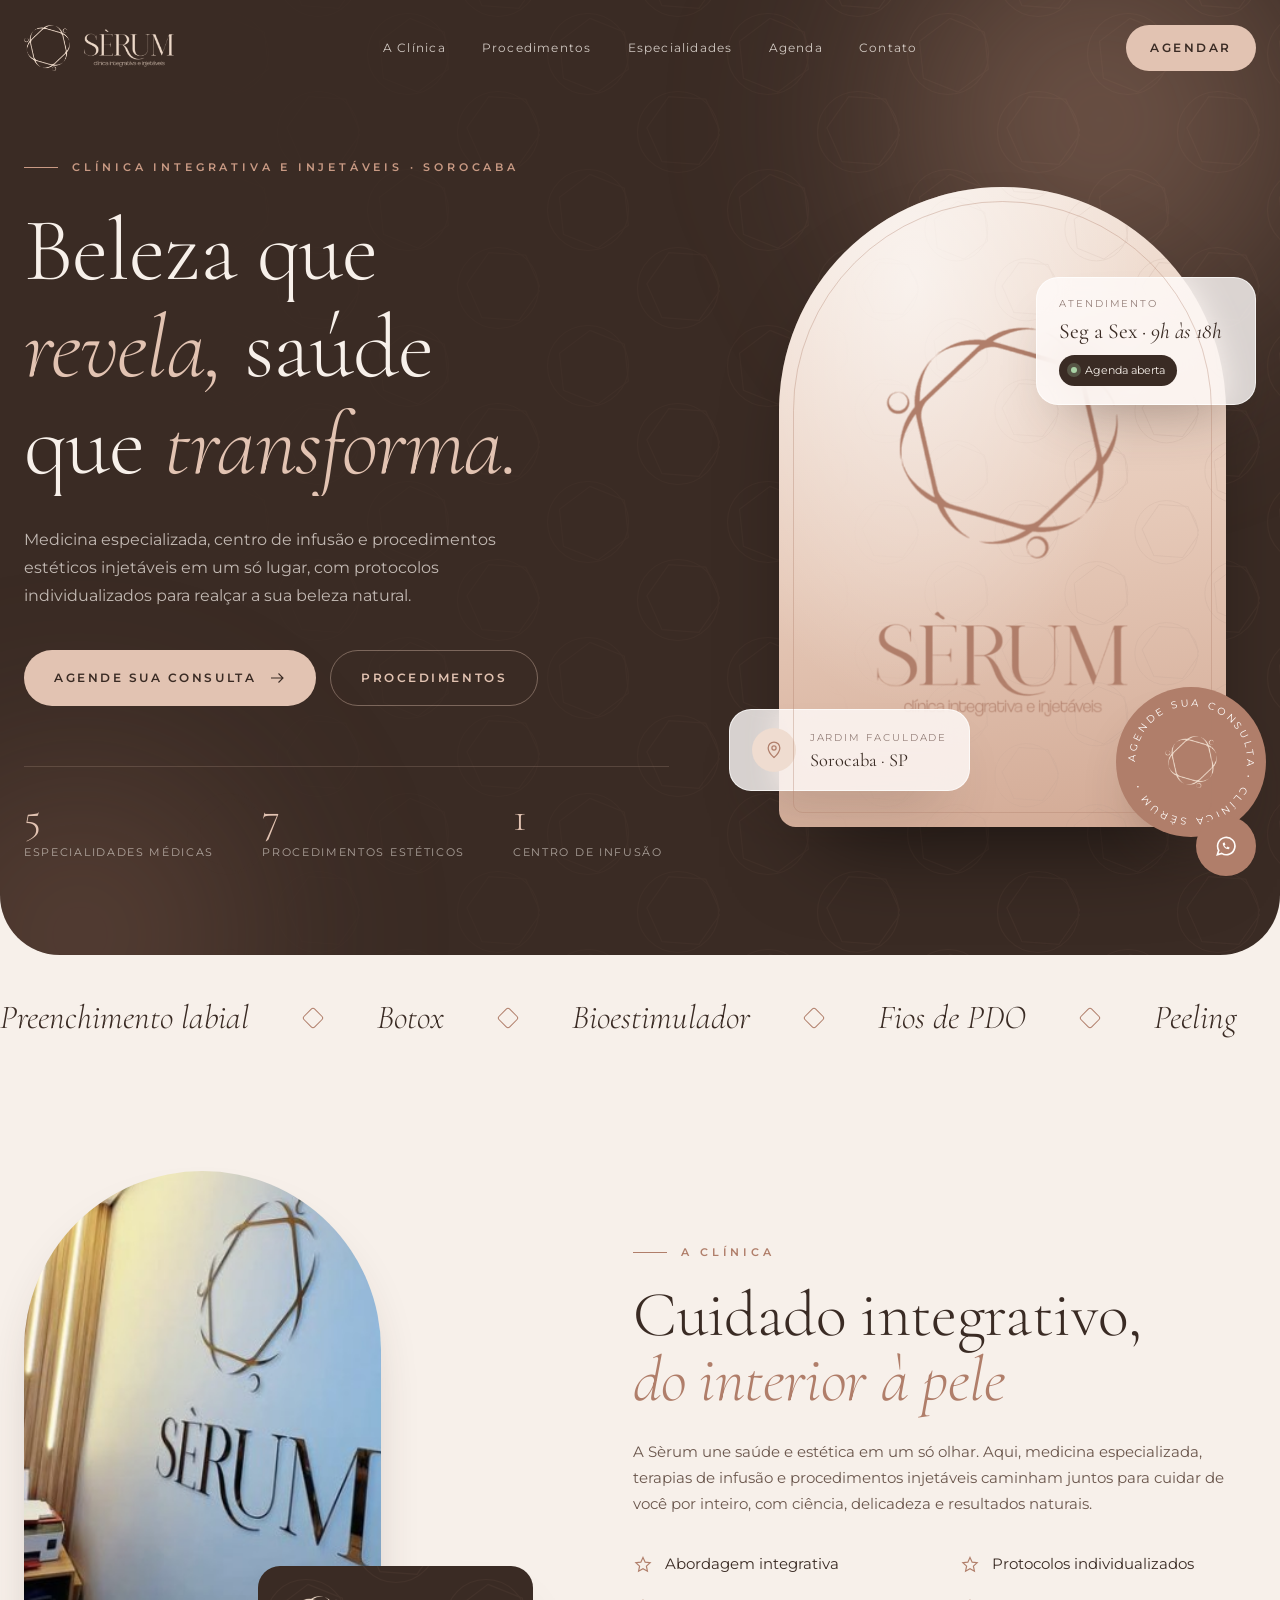
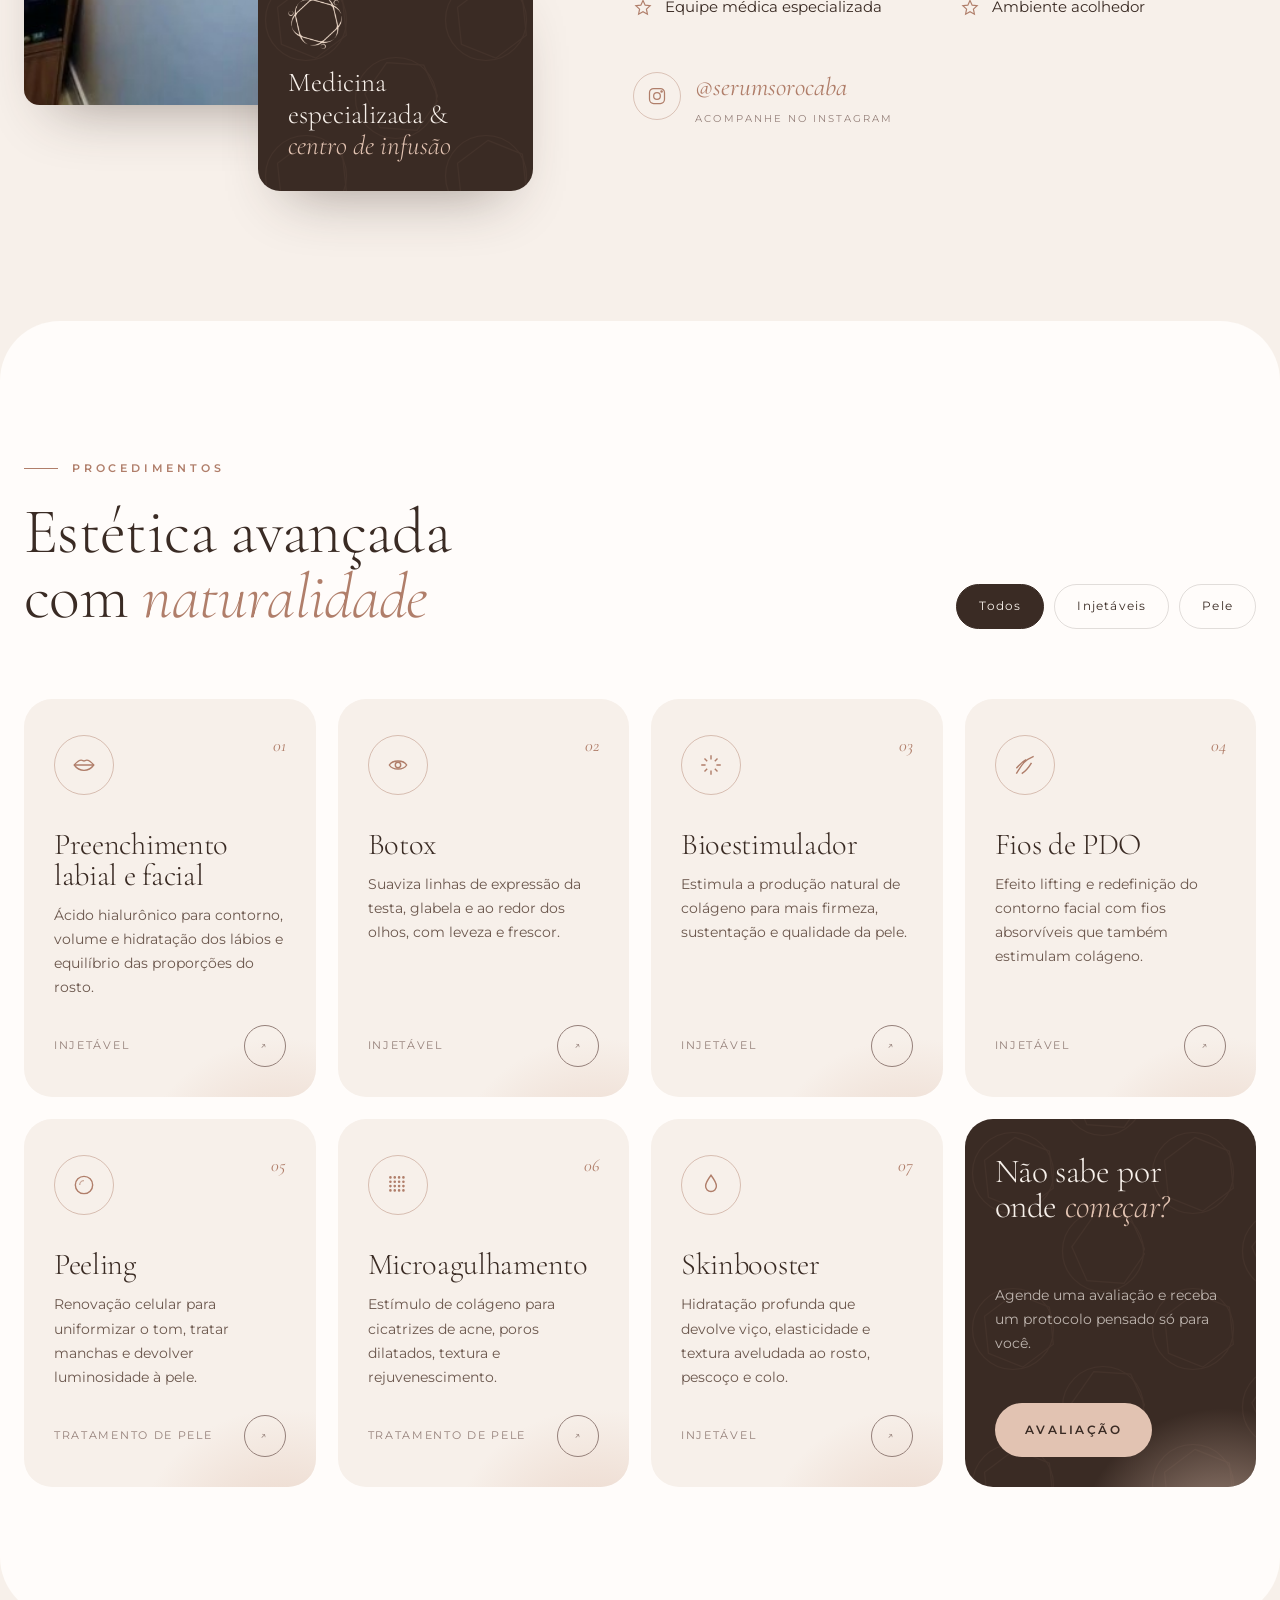
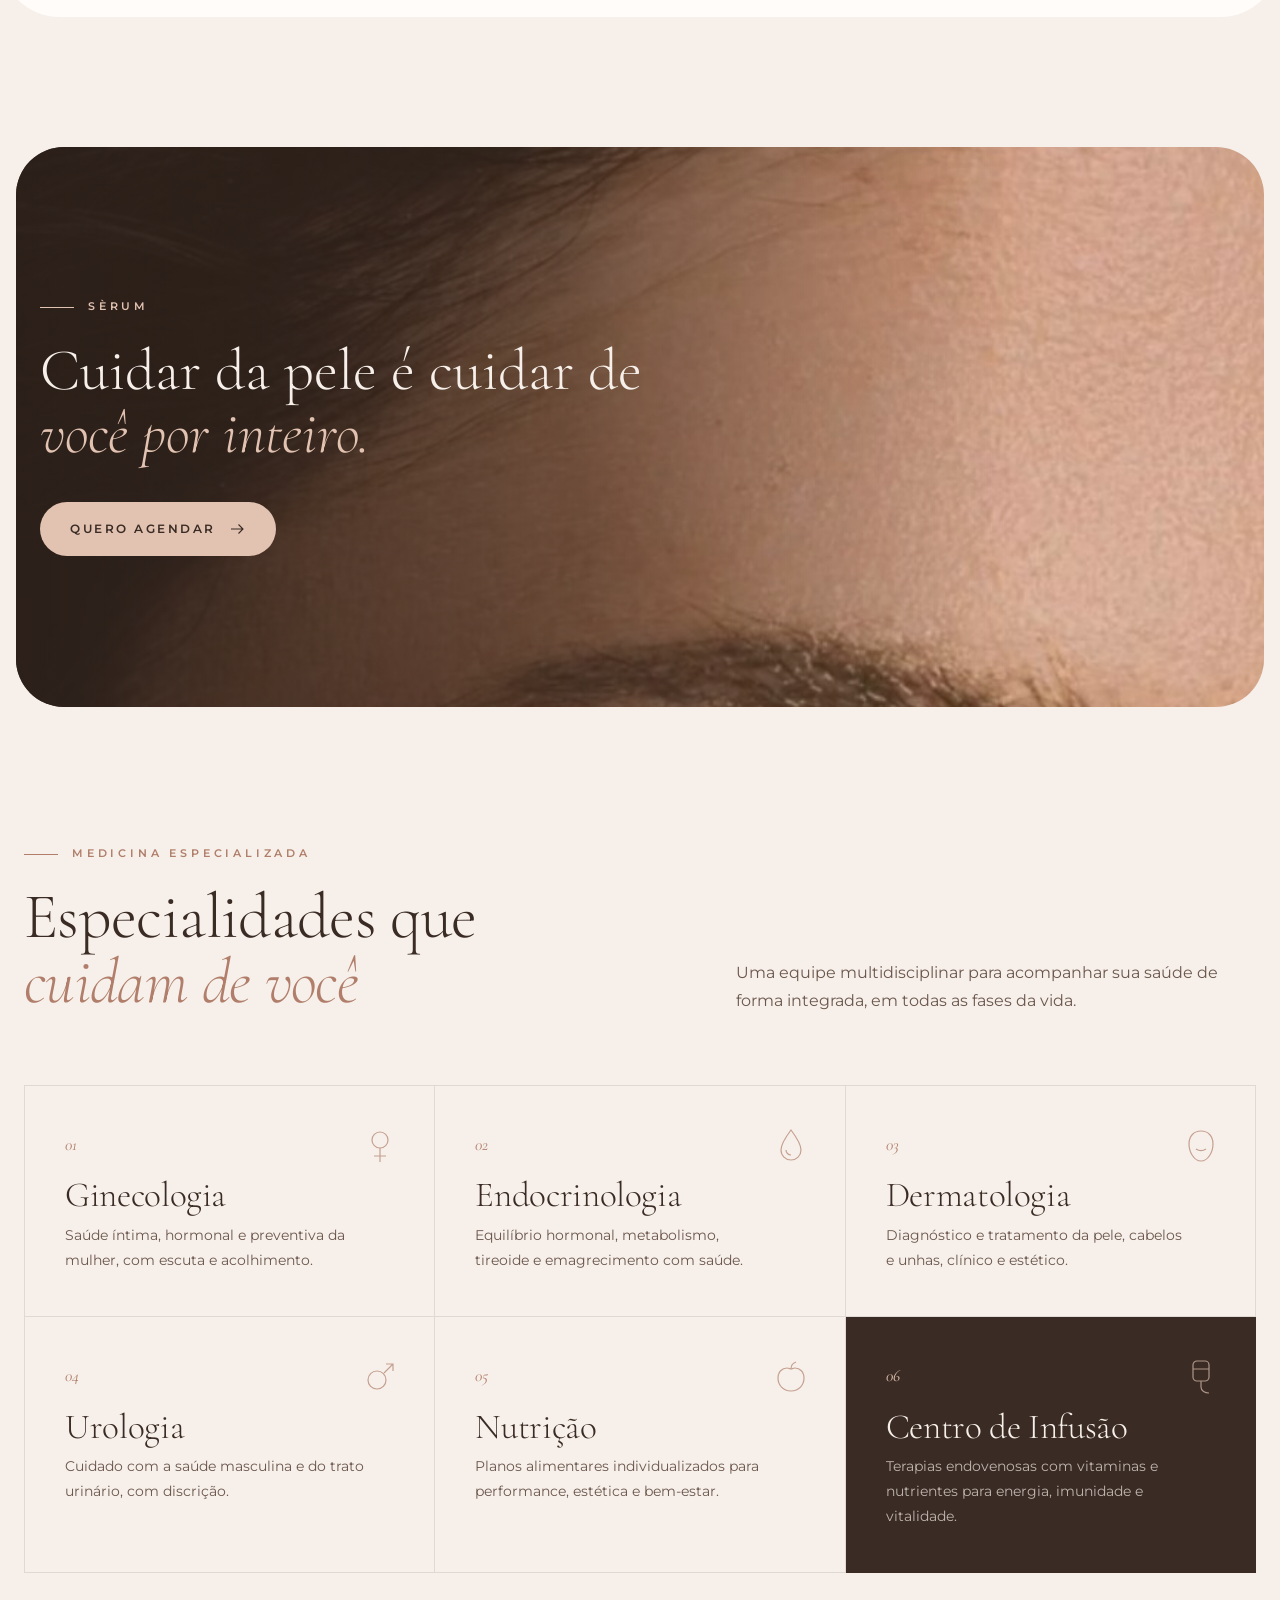
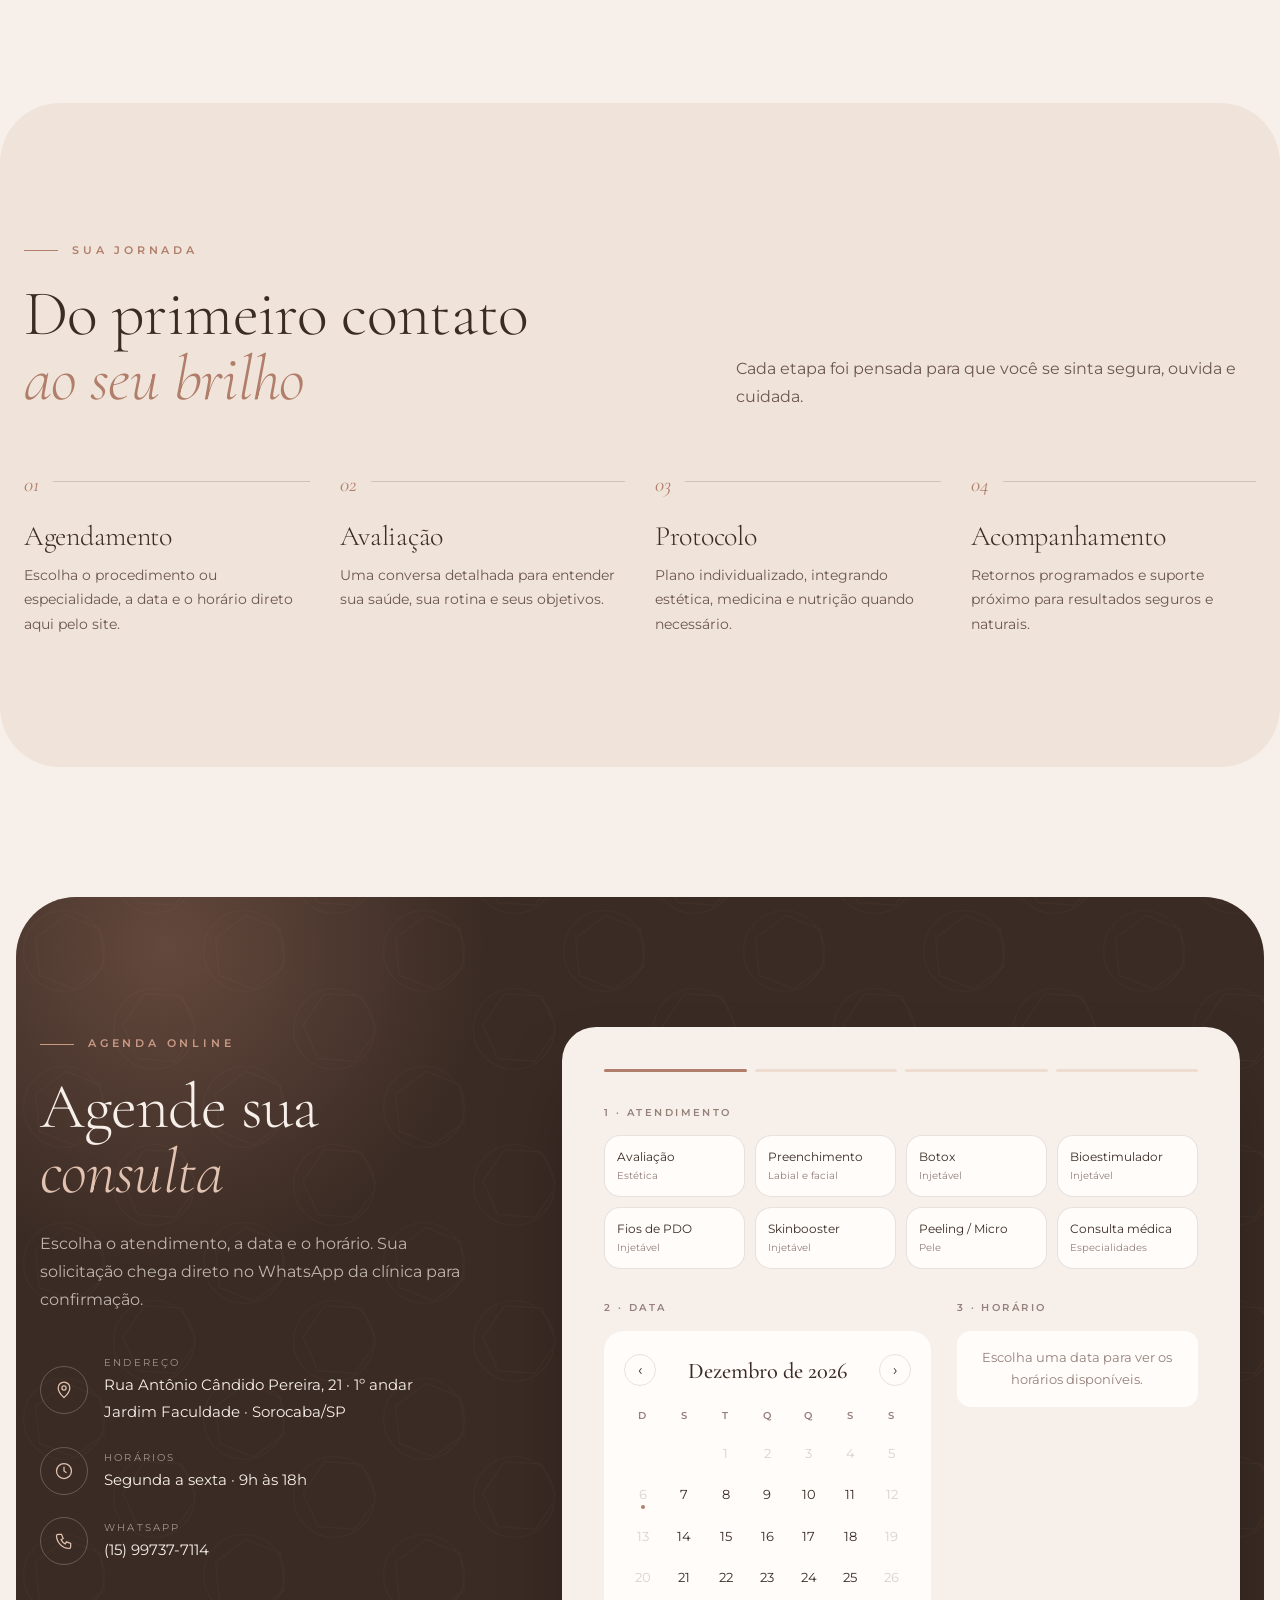
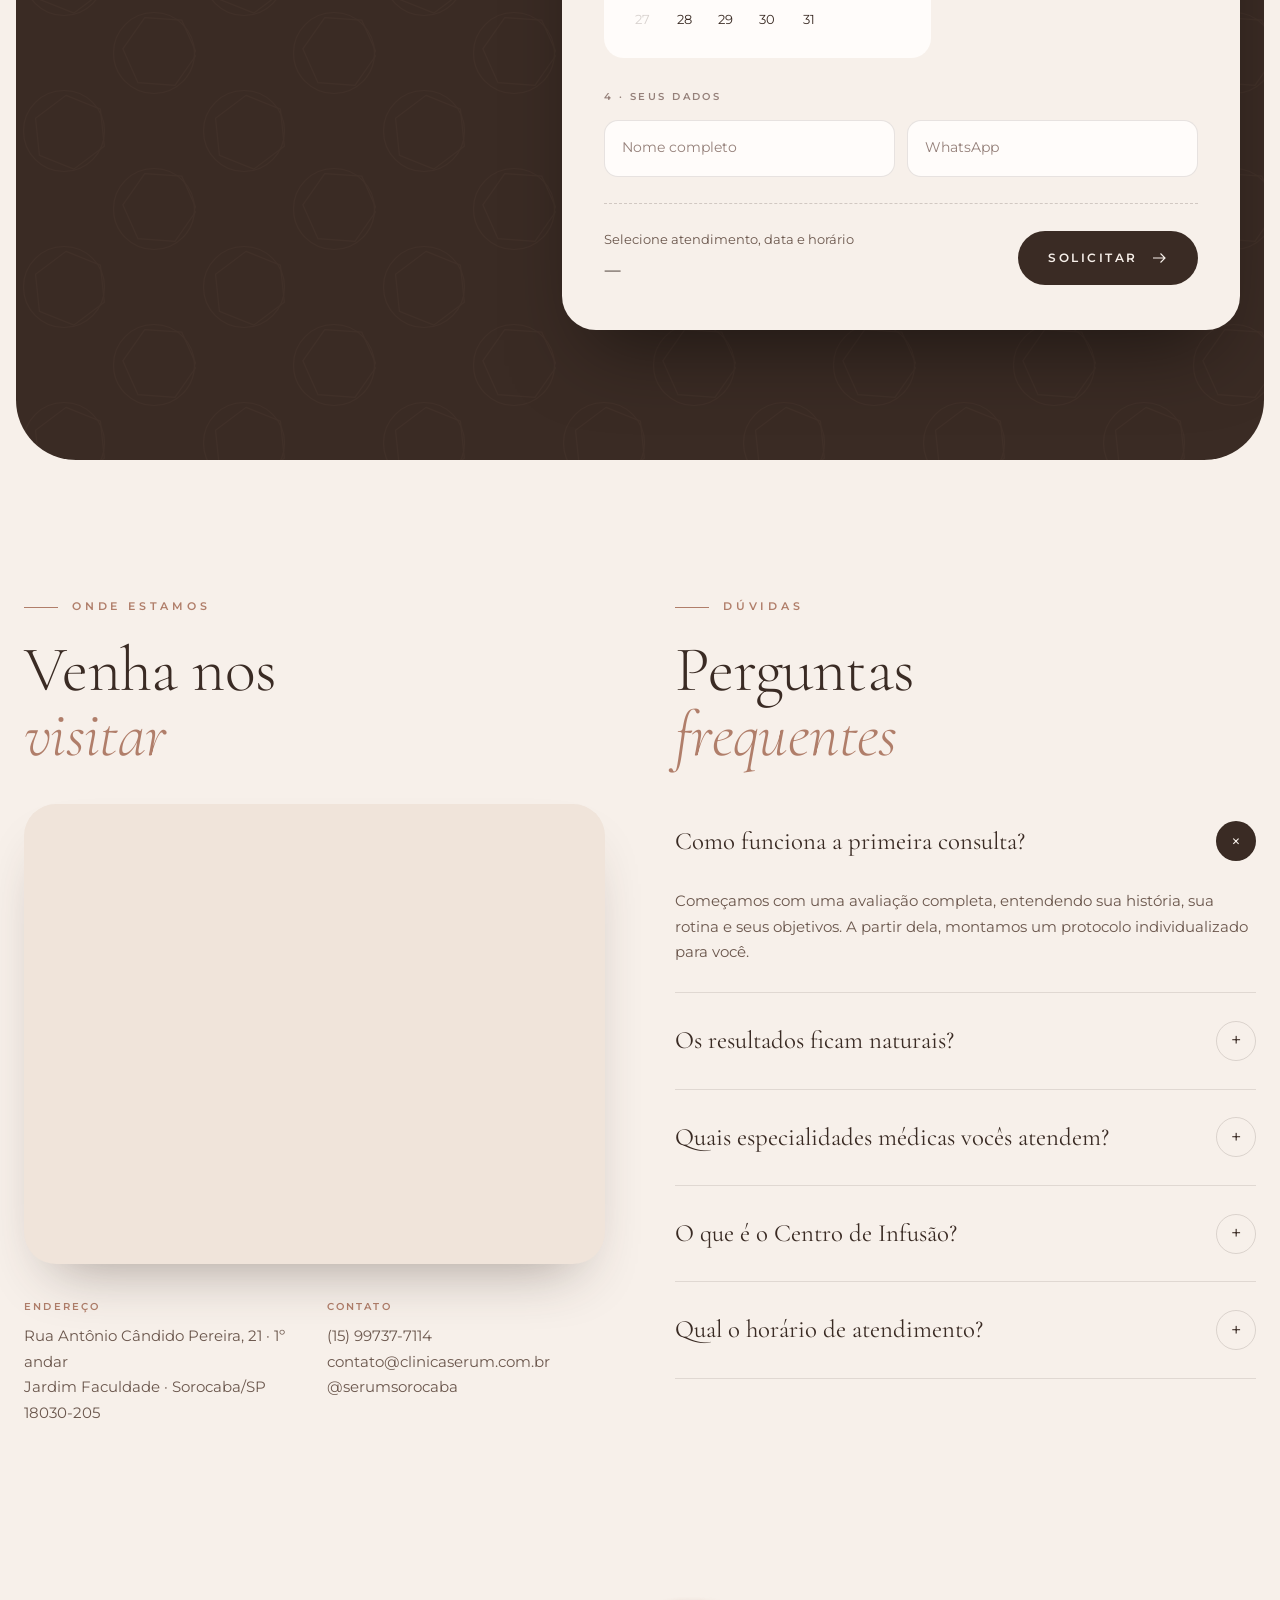
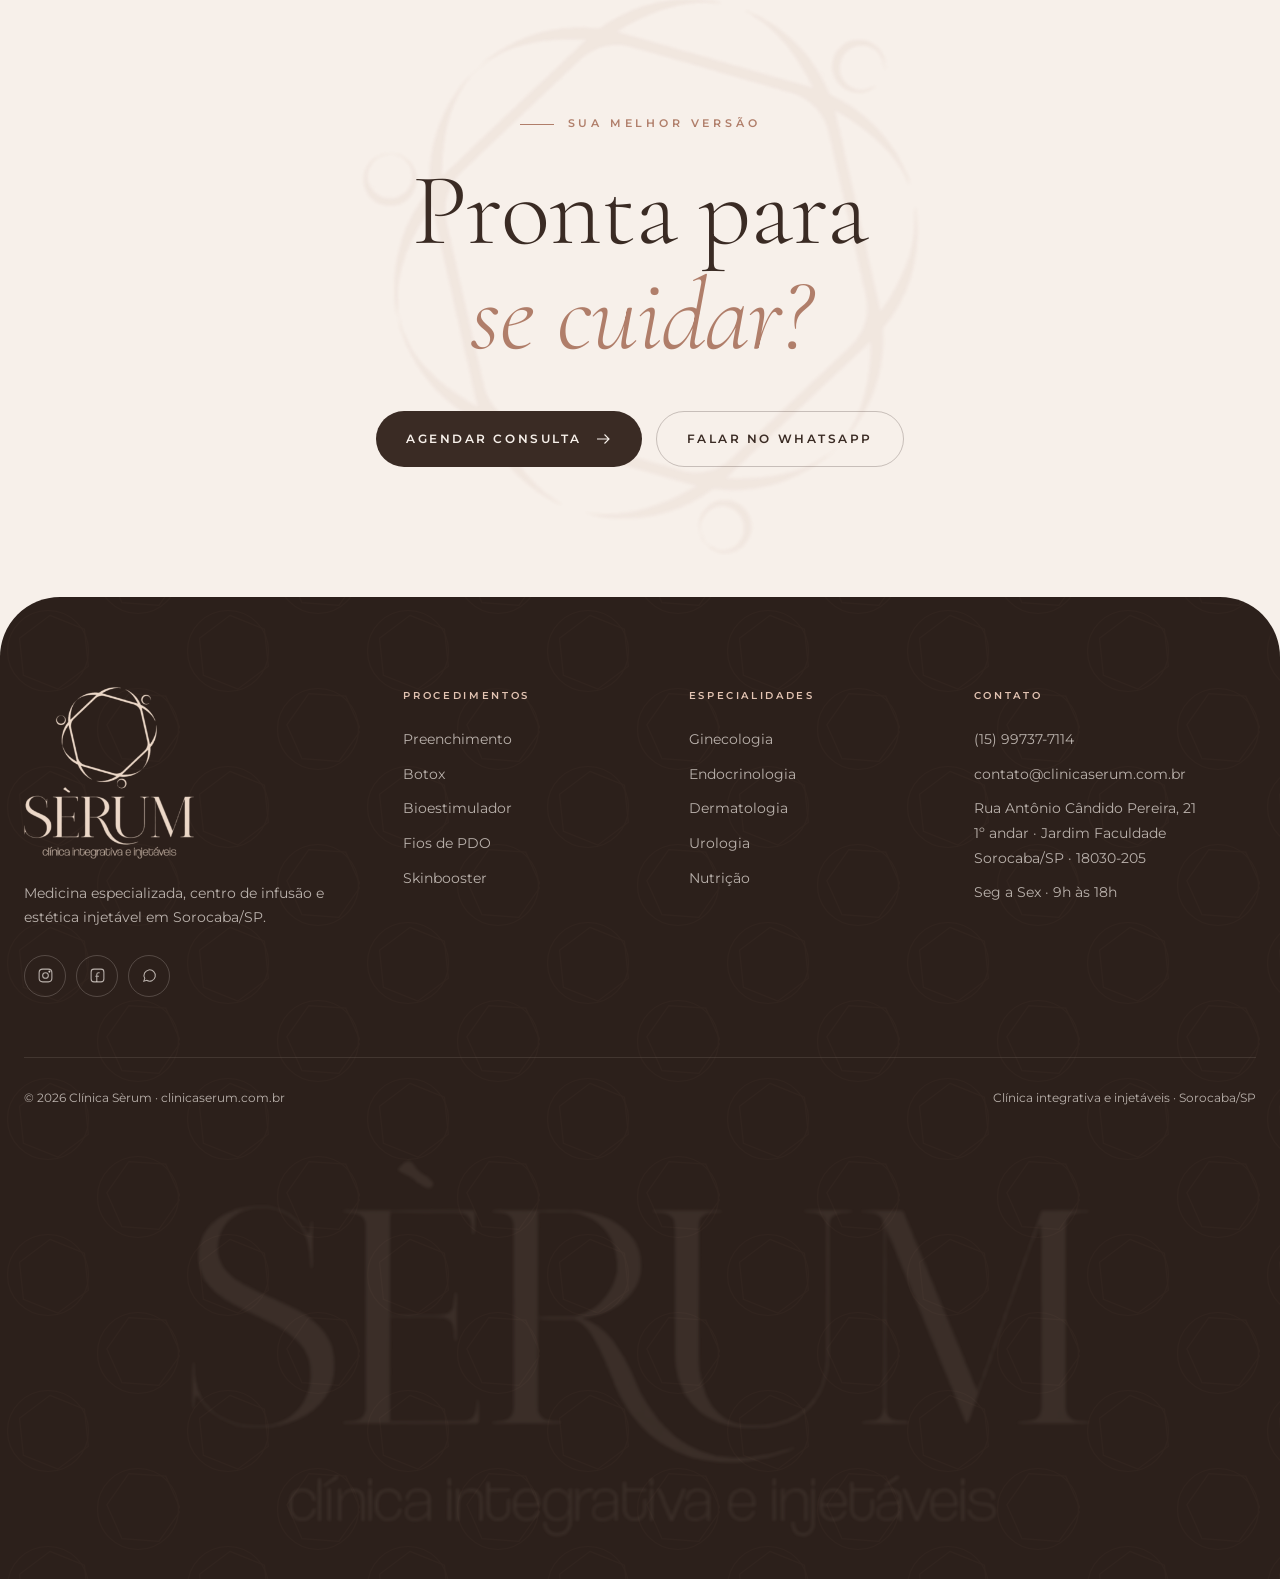
==== commit 3bd8f70e: "feat: rebrand clinic demo site as Clínica Sèrum (Sorocaba) Real logo, brand colors, procedures, spec" ====
--- a/clinica-estetica/index.html
+++ b/clinica-estetica/index.html
@@ -3,393 +3,416 @@
 <head>
 <meta charset="UTF-8">
 <meta name="viewport" content="width=device-width, initial-scale=1.0">
-<title>Maison Lumière · Estética Avançada</title>
-<meta name="description" content="Clínica de estética avançada: harmonização facial, bioestimuladores, tratamentos de pele e corporais. Agende sua avaliação.">
-<link rel="icon" href="data:image/svg+xml,%3Csvg xmlns='http://www.w3.org/2000/svg' viewBox='0 0 64 64'%3E%3Ccircle cx='32' cy='32' r='32' fill='%232B211D'/%3E%3Ctext x='32' y='42' text-anchor='middle' font-family='Georgia' font-style='italic' font-size='30' fill='%23D8BFA3'%3EML%3C/text%3E%3C/svg%3E">
+<title>Clínica Sèrum · Sorocaba</title>
+<meta name="description" content="Clínica Sèrum — clínica integrativa e injetáveis em Sorocaba/SP. Medicina especializada, centro de infusão e procedimentos estéticos. Agende sua consulta.">
+<link rel="icon" href="assets/mark-serum.png">
 <link rel="preconnect" href="https://fonts.googleapis.com">
 <link rel="preconnect" href="https://fonts.gstatic.com" crossorigin>
-<link href="https://fonts.googleapis.com/css2?family=Cormorant+Garamond:ital,wght@0,300;0,400;0,500;0,600;1,300;1,400;1,500&family=Italiana&family=Manrope:wght@300;400;500;600&display=swap" rel="stylesheet">
+<link href="https://fonts.googleapis.com/css2?family=Cormorant+Garamond:ital,wght@0,300;0,400;0,500;1,300;1,400&family=Montserrat:wght@300;400;500;600&display=swap" rel="stylesheet">
 <style>
 /* =========================================================
-   IDENTIDADE VISUAL — troque aqui as cores da marca
+   IDENTIDADE SÈRUM — chocolate, nude e cobre rosé
    ========================================================= */
 :root{
-  --cream:#F8F2EC;
-  --cream-2:#F1E7DD;
-  --sand:#E6D5C5;
-  --rose:#D9B3A2;
-  --rose-deep:#B98574;
-  --gold:#B8956A;
-  --gold-soft:#D8BFA3;
-  --ink:#2B211D;
-  --ink-soft:#5E4F48;
-  --muted:#8C7B72;
-  --white:#FFFDFB;
+  --choco:#3A2B24;
+  --choco-2:#2C201B;
+  --choco-3:#4A382F;
+  --nude:#E2C3B2;
+  --nude-2:#EFDCD0;
+  --copper:#B07E6A;
+  --copper-2:#C99A84;
+  --cream:#F7F0EA;
+  --cream-2:#F0E4DA;
+  --white:#FFFCFA;
+  --ink:#3A2B24;
+  --ink-soft:#6B574D;
+  --muted:#95807A;
   --radius:28px;
   --serif:'Cormorant Garamond', Georgia, serif;
-  --display:'Italiana', 'Cormorant Garamond', serif;
-  --sans:'Manrope', system-ui, sans-serif;
-  --shadow:0 30px 60px -30px rgba(74,48,36,.35);
+  --sans:'Montserrat', system-ui, sans-serif;
+  --shadow:0 30px 60px -30px rgba(58,43,36,.45);
+  --pattern:url("data:image/svg+xml,%3Csvg xmlns='http://www.w3.org/2000/svg' width='120' height='104' viewBox='0 0 120 104'%3E%3Cg fill='none' stroke='%23C99A84' stroke-width='.8' opacity='.55'%3E%3Cpath d='M30 12l24 6 6 24-18 18-24-6-6-24z' transform='rotate(8 30 36)'/%3E%3Ccircle cx='32' cy='36' r='27'/%3E%3Cpath d='M90 64l24 6 6 24-18 18-24-6-6-24z' transform='rotate(-10 90 88)'/%3E%3Ccircle cx='92' cy='88' r='27'/%3E%3Cpath d='M90 -40l24 6 6 24-18 18-24-6-6-24z' transform='rotate(-10 90 -16)'/%3E%3Ccircle cx='92' cy='-16' r='27'/%3E%3C/g%3E%3C/svg%3E");
 }
 *{margin:0;padding:0;box-sizing:border-box}
 html{scroll-behavior:smooth}
 html,body{overflow-x:clip}
-body{font-family:var(--sans);background:var(--cream);color:var(--ink);line-height:1.7;font-weight:400;-webkit-font-smoothing:antialiased}
+body{font-family:var(--sans);background:var(--cream);color:var(--ink);line-height:1.75;font-weight:400;font-size:15px;-webkit-font-smoothing:antialiased}
 img,svg{display:block;max-width:100%}
 a{color:inherit;text-decoration:none}
 button{font:inherit;cursor:pointer;border:none;background:none;color:inherit}
 .container{width:min(1240px,100% - 48px);margin-inline:auto}
-::selection{background:var(--rose);color:var(--white)}
-
-/* grain */
-body::before{content:"";position:fixed;inset:0;pointer-events:none;z-index:100;opacity:.35;mix-blend-mode:multiply;
-  background-image:url("data:image/svg+xml,%3Csvg xmlns='http://www.w3.org/2000/svg' width='160' height='160'%3E%3Cfilter id='n'%3E%3CfeTurbulence baseFrequency='.9' numOctaves='2' stitchTiles='stitch'/%3E%3CfeColorMatrix values='0 0 0 0 .5 0 0 0 0 .4 0 0 0 0 .35 0 0 0 .08 0'/%3E%3C/filter%3E%3Crect width='100%25' height='100%25' filter='url(%23n)'/%3E%3C/svg%3E")}
-
-.eyebrow{font-size:.72rem;letter-spacing:.32em;text-transform:uppercase;color:var(--gold);font-weight:600;display:inline-flex;align-items:center;gap:14px}
+::selection{background:var(--copper);color:var(--white)}
+.pattern{position:absolute;inset:0;background-image:var(--pattern);background-size:180px;opacity:.14;pointer-events:none}
+
+.eyebrow{font-size:.7rem;letter-spacing:.34em;text-transform:uppercase;color:var(--copper);font-weight:600;display:inline-flex;align-items:center;gap:14px}
 .eyebrow::before{content:"";width:34px;height:1px;background:currentColor}
 h1,h2,h3{font-family:var(--serif);font-weight:300;line-height:1.02;letter-spacing:-.01em}
 h2{font-size:clamp(2.6rem,5vw,4.4rem)}
-h2 em,h1 em{font-style:italic;color:var(--rose-deep);font-weight:300}
-.lead{color:var(--ink-soft);font-size:1.05rem;max-width:520px}
-
-.btn{display:inline-flex;align-items:center;gap:12px;padding:17px 30px;border-radius:999px;font-size:.78rem;letter-spacing:.2em;text-transform:uppercase;font-weight:600;transition:.5s cubic-bezier(.2,.8,.2,1);position:relative;overflow:hidden;isolation:isolate}
-.btn-dark{background:var(--ink);color:var(--cream)}
-.btn-dark::after{content:"";position:absolute;inset:0;background:linear-gradient(120deg,var(--rose-deep),var(--gold));transform:translateY(101%);transition:.5s cubic-bezier(.2,.8,.2,1);z-index:-1}
-.btn-dark:hover::after{transform:translateY(0)}
-.btn-ghost{border:1px solid rgba(43,33,29,.25)}
-.btn-ghost:hover{background:var(--ink);color:var(--cream)}
+h1 em,h2 em{font-style:italic;color:var(--copper)}
+.lead{color:var(--ink-soft);font-size:1rem;max-width:520px}
+
+.btn{display:inline-flex;align-items:center;gap:12px;padding:17px 30px;border-radius:999px;font-size:.72rem;letter-spacing:.22em;text-transform:uppercase;font-weight:600;transition:.5s cubic-bezier(.2,.8,.2,1);position:relative;overflow:hidden;isolation:isolate;white-space:nowrap}
+.btn-dark{background:var(--choco);color:var(--cream)}
+.btn-nude{background:var(--nude);color:var(--choco)}
+.btn-dark::after,.btn-nude::after{content:"";position:absolute;inset:0;background:linear-gradient(120deg,var(--copper),var(--copper-2));transform:translateY(101%);transition:.5s cubic-bezier(.2,.8,.2,1);z-index:-1}
+.btn-dark:hover::after,.btn-nude:hover::after{transform:translateY(0)}
+.btn-nude:hover{color:var(--white)}
+.btn-line{border:1px solid rgba(226,195,178,.4);color:var(--nude)}
+.btn-line:hover{background:var(--nude);color:var(--choco)}
 .btn .arrow{width:18px;transition:transform .4s}
 .btn:hover .arrow{transform:translateX(4px)}
 
 /* ================= NAV ================= */
-.nav{position:fixed;top:0;left:0;right:0;z-index:50;transition:.5s}
-.nav .container{display:flex;align-items:center;justify-content:space-between;height:92px;transition:.5s}
-.nav.scrolled{background:rgba(248,242,236,.78);backdrop-filter:blur(18px);-webkit-backdrop-filter:blur(18px);box-shadow:0 1px 0 rgba(43,33,29,.06)}
-.nav.scrolled .container{height:72px}
-.logo{display:flex;align-items:center;gap:12px}
-.logo-mark{width:44px;height:44px}
-.logo-text{display:flex;flex-direction:column;line-height:1}
-.logo-text b{font-family:var(--display);font-weight:400;font-size:1.55rem;letter-spacing:.06em}
-.logo-text small{font-size:.56rem;letter-spacing:.42em;text-transform:uppercase;color:var(--muted);margin-top:5px}
-.nav-links{display:flex;gap:38px;font-size:.8rem;letter-spacing:.08em}
-.nav-links a{position:relative;color:var(--ink-soft);transition:color .3s}
-.nav-links a::after{content:"";position:absolute;left:0;bottom:-6px;height:1px;width:0;background:var(--gold);transition:.4s}
-.nav-links a:hover{color:var(--ink)}
+.nav{position:fixed;top:0;left:0;right:0;z-index:50;transition:.5s;color:var(--cream)}
+.nav .container{display:flex;align-items:center;justify-content:space-between;height:96px;transition:.5s}
+.nav.scrolled{background:rgba(247,240,234,.82);backdrop-filter:blur(18px);-webkit-backdrop-filter:blur(18px);box-shadow:0 1px 0 rgba(58,43,36,.08);color:var(--ink)}
+.nav.scrolled .container{height:76px}
+.logo{display:flex;align-items:center;gap:14px}
+.logo .mark{height:46px;width:auto}
+.logo .word{height:38px;width:auto}
+.nav .light{display:block}.nav .dark{display:none}
+.nav.scrolled .light{display:none}.nav.scrolled .dark{display:block}
+.nav-links{display:flex;gap:36px;font-size:.76rem;letter-spacing:.1em}
+.nav-links a{position:relative;opacity:.8;transition:opacity .3s}
+.nav-links a::after{content:"";position:absolute;left:0;bottom:-6px;height:1px;width:0;background:var(--copper-2);transition:.4s}
+.nav-links a:hover{opacity:1}
 .nav-links a:hover::after{width:100%}
 .nav .btn{padding:13px 24px}
-.menu-toggle{display:none;width:44px;height:44px;border-radius:50%;border:1px solid rgba(43,33,29,.2);align-items:center;justify-content:center}
+.nav:not(.scrolled) .btn-dark{background:var(--nude);color:var(--choco)}
+.menu-toggle{display:none;width:44px;height:44px;border-radius:50%;border:1px solid currentColor;align-items:center;justify-content:center;opacity:.8}
 
 /* ================= HERO ================= */
-.hero{position:relative;min-height:100vh;padding:140px 0 80px;display:flex;align-items:center;overflow:hidden}
-.hero-bg{position:absolute;inset:0;z-index:-1;overflow:hidden}
-.blob{position:absolute;border-radius:50%;filter:blur(70px);opacity:.75;animation:float 18s ease-in-out infinite}
-.blob.b1{width:620px;height:620px;background:radial-gradient(circle,#EBC9B8,transparent 70%);top:-160px;right:-120px}
-.blob.b2{width:520px;height:520px;background:radial-gradient(circle,#F3E0CC,transparent 70%);bottom:-200px;left:-160px;animation-delay:-6s}
-.blob.b3{width:340px;height:340px;background:radial-gradient(circle,#E2C4A8,transparent 70%);top:40%;left:38%;animation-delay:-11s;opacity:.5}
+.hero{position:relative;min-height:100vh;padding:150px 0 90px;display:flex;align-items:center;overflow:hidden;background:var(--choco);color:var(--cream);border-radius:0 0 60px 60px}
+.hero .pattern{opacity:.1;-webkit-mask-image:linear-gradient(90deg,transparent 10%,#000 70%);mask-image:linear-gradient(90deg,transparent 10%,#000 70%)}
+.glow{position:absolute;border-radius:50%;filter:blur(80px);animation:float 18s ease-in-out infinite;pointer-events:none}
+.glow.g1{width:640px;height:640px;background:radial-gradient(circle,rgba(201,154,132,.45),transparent 70%);top:-200px;right:-140px}
+.glow.g2{width:520px;height:520px;background:radial-gradient(circle,rgba(176,126,106,.3),transparent 70%);bottom:-240px;left:-180px;animation-delay:-7s}
 @keyframes float{0%,100%{transform:translate(0,0) scale(1)}33%{transform:translate(40px,-30px) scale(1.06)}66%{transform:translate(-30px,25px) scale(.96)}}
-
-.hero .container{display:grid;grid-template-columns:1.1fr .9fr;gap:60px;align-items:center}
-.hero h1{font-size:clamp(3.4rem,7.4vw,7.2rem);margin:26px 0 30px}
-.hero h1 .line{display:block;overflow:hidden}
+.hero .container{position:relative;display:grid;grid-template-columns:1.1fr .9fr;gap:60px;align-items:center}
+.hero .eyebrow{color:var(--copper-2)}
+.hero h1{font-size:clamp(3.3rem,7vw,6.8rem);margin:28px 0 30px}
+.hero h1 em{color:var(--nude)}
+.hero h1 .line{display:block;overflow:hidden;padding-bottom:.06em}
 .hero h1 .line span{display:inline-block;transform:translateY(110%);animation:rise 1.2s cubic-bezier(.2,.8,.2,1) forwards}
 .hero h1 .line:nth-child(2) span{animation-delay:.12s}
 .hero h1 .line:nth-child(3) span{animation-delay:.24s}
 @keyframes rise{to{transform:translateY(0)}}
+.hero .lead{color:rgba(247,240,234,.72)}
 .fade-up{opacity:0;transform:translateY(24px);animation:fadeUp 1.1s .5s cubic-bezier(.2,.8,.2,1) forwards}
 .fade-up.d2{animation-delay:.7s}.fade-up.d3{animation-delay:.9s}
 @keyframes fadeUp{to{opacity:1;transform:none}}
 .hero-actions{display:flex;gap:14px;flex-wrap:wrap;margin-top:40px}
-.hero-meta{display:flex;gap:44px;margin-top:60px;padding-top:32px;border-top:1px solid rgba(43,33,29,.1)}
-.hero-meta div b{font-family:var(--serif);font-size:2.4rem;font-weight:400;display:block;line-height:1}
-.hero-meta div span{font-size:.72rem;letter-spacing:.14em;text-transform:uppercase;color:var(--muted)}
+.hero-meta{display:flex;gap:48px;margin-top:60px;padding-top:30px;border-top:1px solid rgba(226,195,178,.18)}
+.hero-meta b{font-family:var(--serif);font-size:2.6rem;font-weight:300;display:block;line-height:1;color:var(--nude)}
+.hero-meta span{font-size:.66rem;letter-spacing:.16em;text-transform:uppercase;color:rgba(247,240,234,.6)}
 
 .hero-visual{position:relative;height:640px}
-.arch{position:absolute;inset:0 30px 0 50px;border-radius:320px 320px 24px 24px;overflow:hidden;background:linear-gradient(170deg,#EFD9CB 0%,#D9B3A2 45%,#B98574 100%);box-shadow:var(--shadow)}
-.arch::before{content:"";position:absolute;inset:14px;border-radius:306px 306px 14px 14px;border:1px solid rgba(255,253,251,.5)}
-.arch-art{position:absolute;inset:0}
-.arch-shine{position:absolute;inset:0;background:radial-gradient(ellipse at 30% 20%,rgba(255,255,255,.55),transparent 55%)}
-.float-card{position:absolute;background:rgba(255,253,251,.72);backdrop-filter:blur(16px);-webkit-backdrop-filter:blur(16px);border:1px solid rgba(255,255,255,.7);border-radius:22px;padding:18px 22px;box-shadow:var(--shadow);animation:bob 6s ease-in-out infinite}
+.arch{position:absolute;inset:0 30px 0 50px;border-radius:320px 320px 24px 24px;overflow:hidden;background:linear-gradient(170deg,#F4E6DC 0%,#E6C9B8 55%,#D2A994 100%);box-shadow:0 50px 90px -40px rgba(0,0,0,.6)}
+.arch::before{content:"";position:absolute;inset:14px;border-radius:306px 306px 14px 14px;border:1px solid rgba(176,126,106,.35);z-index:2}
+.arch .pattern{opacity:.35;background-size:140px;filter:saturate(.6)}
+.arch-logo{position:absolute;left:50%;top:40%;width:min(52%,300px);transform:translate(-50%,-50%)}
+.arch-logo img{width:100%;animation:breathe 9s ease-in-out infinite}
+@keyframes breathe{0%,100%{transform:rotate(0) scale(1)}50%{transform:rotate(12deg) scale(1.04)}}
+.arch-word{position:absolute;left:50%;bottom:110px;width:56%;transform:translateX(-50%)}
+.arch-shine{position:absolute;inset:0;background:radial-gradient(ellipse at 30% 15%,rgba(255,255,255,.6),transparent 55%)}
+.float-card{position:absolute;background:rgba(255,252,250,.8);backdrop-filter:blur(16px);-webkit-backdrop-filter:blur(16px);border:1px solid rgba(255,255,255,.7);border-radius:22px;padding:18px 22px;box-shadow:var(--shadow);animation:bob 6s ease-in-out infinite;color:var(--ink)}
 @keyframes bob{0%,100%{transform:translateY(0)}50%{transform:translateY(-12px)}}
-.fc-rating{left:0;bottom:120px;display:flex;align-items:center;gap:14px}
-.fc-rating .avatars{display:flex}
-.fc-rating .avatars i{width:34px;height:34px;border-radius:50%;border:2px solid var(--white);margin-left:-10px;display:block}
-.fc-rating .avatars i:first-child{margin-left:0;background:linear-gradient(135deg,#E7C3AE,#B98574)}
-.fc-rating .avatars i:nth-child(2){background:linear-gradient(135deg,#D8BFA3,#8C6A50)}
-.fc-rating .avatars i:nth-child(3){background:linear-gradient(135deg,#F1D7C8,#C99A86)}
-.fc-rating b{font-family:var(--serif);font-size:1.5rem;font-weight:500;line-height:1}
-.fc-rating small{display:block;font-size:.7rem;color:var(--muted);letter-spacing:.05em}
-.stars{color:var(--gold);letter-spacing:2px;font-size:.8rem}
-.fc-next{right:0;top:90px;animation-delay:-3s;min-width:220px}
-.fc-next small{font-size:.64rem;letter-spacing:.2em;text-transform:uppercase;color:var(--muted)}
-.fc-next p{font-family:var(--serif);font-size:1.35rem;line-height:1.2;margin:6px 0 10px}
-.fc-next .pill{display:inline-flex;align-items:center;gap:8px;font-size:.72rem;background:var(--ink);color:var(--cream);padding:6px 12px;border-radius:99px}
-.fc-next .pill::before{content:"";width:6px;height:6px;border-radius:50%;background:#9FD3A7;box-shadow:0 0 0 4px rgba(159,211,167,.25)}
-.rotating{position:absolute;right:-10px;bottom:-10px;width:150px;height:150px;border-radius:50%;background:var(--ink);display:grid;place-items:center;color:var(--gold-soft);box-shadow:var(--shadow);transition:transform .5s}
+.float-card small{font-size:.6rem;letter-spacing:.2em;text-transform:uppercase;color:var(--muted);display:block}
+.float-card p{font-family:var(--serif);font-size:1.35rem;line-height:1.2;margin:6px 0 10px}
+.fc-hours{right:0;top:90px;min-width:220px}
+.pill{display:inline-flex;align-items:center;gap:8px;font-size:.68rem;background:var(--choco);color:var(--cream);padding:6px 12px;border-radius:99px}
+.pill::before{content:"";width:6px;height:6px;border-radius:50%;background:#A9D3A6;box-shadow:0 0 0 4px rgba(169,211,166,.25)}
+.fc-loc{left:0;bottom:36px;animation-delay:-3s;display:flex;gap:14px;align-items:center}
+.fc-loc .ic{width:44px;height:44px;border-radius:50%;background:var(--nude-2);display:grid;place-items:center;color:var(--copper);flex:none}
+.fc-loc .ic svg{width:20px}
+.fc-loc p{margin:2px 0 0;font-size:1.15rem}
+.rotating{position:absolute;right:-10px;bottom:-10px;width:150px;height:150px;border-radius:50%;background:var(--copper);display:grid;place-items:center;color:var(--white);box-shadow:var(--shadow);transition:transform .5s}
 .rotating:hover{transform:scale(1.06)}
 .rotating svg.ring{position:absolute;inset:0;animation:spin 22s linear infinite}
 @keyframes spin{to{transform:rotate(360deg)}}
-.rotating .center{font-family:var(--serif);font-style:italic;font-size:2rem}
-.scroll-cue{position:absolute;left:50%;bottom:28px;transform:translateX(-50%);display:flex;flex-direction:column;align-items:center;gap:10px;font-size:.62rem;letter-spacing:.3em;text-transform:uppercase;color:var(--muted)}
-.scroll-cue i{width:1px;height:46px;background:linear-gradient(var(--gold),transparent);animation:cue 2.4s infinite}
-@keyframes cue{0%{transform:scaleY(0);transform-origin:top}50%{transform:scaleY(1);transform-origin:top}51%{transform-origin:bottom}100%{transform:scaleY(0);transform-origin:bottom}}
+.rotating img{width:52px}
 
 /* ================= MARQUEE ================= */
-.marquee{background:var(--ink);color:var(--cream);padding:26px 0;overflow:hidden;white-space:nowrap}
-.marquee-track{display:inline-flex;gap:56px;animation:marq 40s linear infinite;font-family:var(--serif);font-size:2rem;font-style:italic;font-weight:300}
+.marquee{padding:34px 0;overflow:hidden;white-space:nowrap;color:var(--choco)}
+.marquee-track{display:inline-flex;gap:56px;animation:marq 45s linear infinite;font-family:var(--serif);font-size:2.1rem;font-style:italic;font-weight:300}
 .marquee-track span{display:inline-flex;align-items:center;gap:56px}
-.marquee-track span::after{content:"✦";font-style:normal;font-size:.9rem;color:var(--gold)}
+.marquee-track span::after{content:"";width:14px;height:14px;border:1px solid var(--copper);transform:rotate(45deg);border-radius:3px}
 @keyframes marq{to{transform:translateX(-50%)}}
 
-section{padding:130px 0}
+section{padding:130px 0;position:relative}
 .section-head{display:flex;justify-content:space-between;align-items:end;gap:40px;margin-bottom:70px;flex-wrap:wrap}
-.section-head h2{margin-top:20px;max-width:640px}
+.section-head h2{margin-top:20px;max-width:660px}
 
 /* ================= SOBRE ================= */
+.about{padding-top:90px}
 .about .container{display:grid;grid-template-columns:.9fr 1.1fr;gap:100px;align-items:center}
-.about-visual{position:relative;height:600px}
-.about-visual .a1{position:absolute;left:0;top:0;width:68%;height:82%;border-radius:220px 220px 20px 20px;background:linear-gradient(160deg,#E9D3C3,#C9A08A);overflow:hidden;box-shadow:var(--shadow)}
-.about-visual .a2{position:absolute;right:0;bottom:0;width:52%;height:52%;border-radius:20px;background:linear-gradient(200deg,#2B211D,#5A4136);overflow:hidden;box-shadow:var(--shadow);display:flex;flex-direction:column;justify-content:flex-end;padding:30px;color:var(--cream)}
-.about-visual .a2 b{font-family:var(--serif);font-size:4.4rem;font-weight:300;line-height:1;color:var(--gold-soft)}
-.about-visual .a2 span{font-size:.78rem;letter-spacing:.14em;text-transform:uppercase;opacity:.8}
+.about-visual{position:relative;height:620px}
+.about-visual .a1{position:absolute;left:0;top:0;width:70%;height:86%;border-radius:230px 230px 20px 20px;overflow:hidden;box-shadow:var(--shadow)}
+.about-visual .a1 img{width:100%;height:100%;object-fit:cover;transition:transform 1.4s}
+.about-visual:hover .a1 img{transform:scale(1.05)}
+.about-visual .a2{position:absolute;right:0;bottom:0;width:54%;border-radius:22px;background:var(--choco);overflow:hidden;box-shadow:var(--shadow);padding:30px;color:var(--cream)}
+.about-visual .a2 .pattern{opacity:.12}
+.about-visual .a2 img{width:54px;margin-bottom:18px;position:relative}
+.about-visual .a2 b{font-family:var(--serif);font-size:1.7rem;font-weight:300;line-height:1.15;display:block;position:relative}
+.about-visual .a2 b em{color:var(--nude)}
 .about p{color:var(--ink-soft);margin:26px 0}
-.about ul{list-style:none;display:grid;grid-template-columns:1fr 1fr;gap:18px 30px;margin:36px 0 44px}
-.about li{display:flex;gap:12px;align-items:flex-start;font-size:.95rem}
-.about li svg{flex:none;width:22px;margin-top:3px;color:var(--gold)}
-.signature{font-family:var(--serif);font-style:italic;font-size:1.8rem;color:var(--rose-deep)}
-.signature small{display:block;font-family:var(--sans);font-style:normal;font-size:.72rem;letter-spacing:.18em;text-transform:uppercase;color:var(--muted);margin-top:4px}
-
-/* ================= TRATAMENTOS ================= */
-.treatments{background:var(--white);border-radius:60px 60px 0 0}
+.about ul{list-style:none;display:grid;grid-template-columns:1fr 1fr;gap:18px 30px;margin:34px 0 44px}
+.about li{display:flex;gap:12px;align-items:flex-start;font-size:.92rem}
+.about li svg{flex:none;width:20px;margin-top:3px;color:var(--copper)}
+.insta{display:inline-flex;align-items:center;gap:14px;font-family:var(--serif);font-size:1.6rem;font-style:italic;color:var(--copper)}
+.insta i{width:48px;height:48px;border-radius:50%;border:1px solid rgba(176,126,106,.4);display:grid;place-items:center;font-style:normal;transition:.4s}
+.insta svg{width:20px}
+.insta:hover i{background:var(--copper);color:var(--white)}
+.insta small{display:block;font-family:var(--sans);font-style:normal;font-size:.64rem;letter-spacing:.2em;text-transform:uppercase;color:var(--muted)}
+
+/* ================= PROCEDIMENTOS ================= */
+.treatments{background:var(--white);border-radius:60px}
 .tabs{display:flex;gap:10px;flex-wrap:wrap}
-.tab{padding:11px 22px;border-radius:99px;border:1px solid rgba(43,33,29,.15);font-size:.78rem;letter-spacing:.08em;transition:.35s}
-.tab.active,.tab:hover{background:var(--ink);color:var(--cream);border-color:var(--ink)}
-.t-grid{display:grid;grid-template-columns:repeat(3,1fr);gap:24px}
-.t-card{position:relative;background:var(--cream);border-radius:var(--radius);padding:38px 34px 34px;overflow:hidden;transition:.6s cubic-bezier(.2,.8,.2,1);min-height:360px;display:flex;flex-direction:column}
-.t-card::before{content:"";position:absolute;inset:auto -40% -60% auto;width:320px;height:320px;border-radius:50%;background:radial-gradient(circle,rgba(217,179,162,.55),transparent 70%);transition:.8s}
-.t-card:hover{transform:translateY(-8px);background:var(--ink);color:var(--cream);box-shadow:var(--shadow)}
-.t-card:hover::before{transform:scale(1.5);background:radial-gradient(circle,rgba(184,149,106,.35),transparent 70%)}
-.t-card:hover p,.t-card:hover .t-meta{color:rgba(248,242,236,.7)}
+.tab{padding:11px 22px;border-radius:99px;border:1px solid rgba(58,43,36,.15);font-size:.74rem;letter-spacing:.1em;transition:.35s}
+.tab.active,.tab:hover{background:var(--choco);color:var(--cream);border-color:var(--choco)}
+.t-grid{display:grid;grid-template-columns:repeat(4,1fr);gap:22px}
+.t-card{position:relative;background:var(--cream);border-radius:var(--radius);padding:36px 30px 30px;overflow:hidden;transition:.6s cubic-bezier(.2,.8,.2,1);min-height:350px;display:flex;flex-direction:column}
+.t-card::before{content:"";position:absolute;inset:auto -40% -60% auto;width:300px;height:300px;border-radius:50%;background:radial-gradient(circle,rgba(226,195,178,.7),transparent 70%);transition:.8s}
+.t-card:hover{transform:translateY(-8px);background:var(--choco);color:var(--cream);box-shadow:var(--shadow)}
+.t-card:hover::before{transform:scale(1.5);background:radial-gradient(circle,rgba(176,126,106,.4),transparent 70%)}
+.t-card:hover p,.t-card:hover .t-meta{color:rgba(247,240,234,.7)}
 .t-card.hide{display:none}
-.t-icon{width:62px;height:62px;border-radius:50%;border:1px solid rgba(184,149,106,.5);display:grid;place-items:center;color:var(--gold);margin-bottom:36px;position:relative}
-.t-icon svg{width:28px}
-.t-num{position:absolute;top:34px;right:34px;font-family:var(--serif);font-style:italic;color:var(--gold);font-size:1.1rem}
-.t-card h3{font-size:2rem;margin-bottom:12px;position:relative}
-.t-card p{color:var(--ink-soft);font-size:.93rem;position:relative;transition:color .5s}
-.t-meta{margin-top:auto;padding-top:28px;display:flex;justify-content:space-between;align-items:center;font-size:.74rem;letter-spacing:.12em;text-transform:uppercase;color:var(--muted);position:relative}
-.t-meta a{width:44px;height:44px;border-radius:50%;border:1px solid currentColor;display:grid;place-items:center;transition:.4s}
-.t-card:hover .t-meta a{background:var(--gold);border-color:var(--gold);color:var(--ink);transform:rotate(-45deg)}
-
-/* ================= NÚMEROS ================= */
-.stats{background:var(--white);padding:0 0 130px}
-.stats-inner{background:linear-gradient(120deg,#2B211D,#4A362E);border-radius:40px;padding:70px;display:grid;grid-template-columns:repeat(4,1fr);gap:30px;color:var(--cream);position:relative;overflow:hidden}
-.stats-inner::after{content:"";position:absolute;right:-120px;top:-160px;width:420px;height:420px;border-radius:50%;border:1px solid rgba(216,191,163,.2);box-shadow:0 0 0 60px rgba(216,191,163,.04),0 0 0 120px rgba(216,191,163,.03)}
-.stat b{font-family:var(--serif);font-weight:300;font-size:4.2rem;line-height:1;color:var(--gold-soft)}
-.stat b sup{font-size:1.6rem}
-.stat p{font-size:.78rem;letter-spacing:.14em;text-transform:uppercase;opacity:.75;margin-top:10px}
-
-/* ================= EXPERIÊNCIA ================= */
+.t-icon{width:60px;height:60px;border-radius:50%;border:1px solid rgba(176,126,106,.45);display:grid;place-items:center;color:var(--copper);margin-bottom:34px;position:relative;transition:.5s}
+.t-card:hover .t-icon{color:var(--nude);border-color:rgba(226,195,178,.4)}
+.t-icon svg{width:26px}
+.t-num{position:absolute;top:32px;right:30px;font-family:var(--serif);font-style:italic;color:var(--copper);font-size:1.1rem}
+.t-card h3{font-size:1.9rem;margin-bottom:12px;position:relative}
+.t-card p{color:var(--ink-soft);font-size:.86rem;position:relative;transition:color .5s}
+.t-meta{margin-top:auto;padding-top:26px;display:flex;justify-content:space-between;align-items:center;font-size:.66rem;letter-spacing:.16em;text-transform:uppercase;color:var(--muted);position:relative}
+.t-meta a{width:42px;height:42px;border-radius:50%;border:1px solid currentColor;display:grid;place-items:center;transition:.4s}
+.t-card:hover .t-meta a{background:var(--nude);border-color:var(--nude);color:var(--choco);transform:rotate(-45deg)}
+.t-card.cta-card{background:var(--choco);color:var(--cream);justify-content:space-between}
+.t-card.cta-card .pattern{opacity:.12}
+.t-card.cta-card h3{font-size:2.1rem}
+.t-card.cta-card h3 em{color:var(--nude);font-style:italic}
+.t-card.cta-card p{color:rgba(247,240,234,.7)}
+.t-card.cta-card:hover{background:var(--choco-3)}
+
+/* ================= BANNER FOTO ================= */
+.banner{padding:0;margin:130px 16px 0;border-radius:48px;overflow:hidden;height:560px;position:relative}
+.banner img{position:absolute;inset:-12% 0;width:100%;height:124%;object-fit:cover;object-position:60% 40%;will-change:transform}
+.banner::after{content:"";position:absolute;inset:0;background:linear-gradient(90deg,rgba(44,32,27,.88) 0%,rgba(44,32,27,.55) 45%,rgba(44,32,27,0) 80%)}
+.banner .container{position:relative;z-index:2;height:100%;display:flex;flex-direction:column;justify-content:center;color:var(--cream)}
+.banner blockquote{font-family:var(--serif);font-size:clamp(2.2rem,4.6vw,4.2rem);font-weight:300;line-height:1.08;max-width:640px;margin:22px 0 36px}
+.banner blockquote em{color:var(--nude)}
+.banner .eyebrow{color:var(--nude)}
+
+/* ================= ESPECIALIDADES ================= */
+.spec-grid{display:grid;grid-template-columns:repeat(3,1fr);border-top:1px solid rgba(58,43,36,.12);border-left:1px solid rgba(58,43,36,.12)}
+.spec{padding:44px 40px;border-right:1px solid rgba(58,43,36,.12);border-bottom:1px solid rgba(58,43,36,.12);position:relative;overflow:hidden;transition:color .5s;isolation:isolate}
+.spec::before{content:"";position:absolute;inset:0;background:var(--nude-2);transform:scaleY(0);transform-origin:bottom;transition:.6s cubic-bezier(.2,.8,.2,1);z-index:-1}
+.spec:hover::before{transform:scaleY(1)}
+.spec .n{font-family:var(--serif);font-style:italic;color:var(--copper);font-size:1.05rem}
+.spec h3{font-size:2.2rem;margin:18px 0 10px}
+.spec p{color:var(--ink-soft);font-size:.88rem;max-width:300px}
+.spec svg{position:absolute;right:34px;top:40px;width:40px;color:var(--copper);opacity:.7;transition:.6s}
+.spec:hover svg{transform:rotate(-12deg) scale(1.1);opacity:1}
+.spec.infusion{background:var(--choco);color:var(--cream)}
+.spec.infusion::before{background:var(--choco-3)}
+.spec.infusion p{color:rgba(247,240,234,.7)}
+.spec.infusion svg,.spec.infusion .n{color:var(--nude)}
+
+/* ================= JORNADA ================= */
+.journey{background:var(--cream-2);border-radius:60px}
 .steps{display:grid;grid-template-columns:repeat(4,1fr);gap:30px;counter-reset:s}
-.step{position:relative;padding-top:40px;border-top:1px solid rgba(43,33,29,.15)}
-.step::before{counter-increment:s;content:"0" counter(s);position:absolute;top:-14px;left:0;background:var(--cream);padding-right:14px;font-family:var(--serif);font-style:italic;color:var(--gold);font-size:1.3rem}
+.step{position:relative;padding-top:40px;border-top:1px solid rgba(58,43,36,.18)}
+.step::before{counter-increment:s;content:"0" counter(s);position:absolute;top:-15px;left:0;background:var(--cream-2);padding-right:14px;font-family:var(--serif);font-style:italic;color:var(--copper);font-size:1.3rem}
 .step h3{font-size:1.75rem;margin-bottom:12px}
-.step p{color:var(--ink-soft);font-size:.92rem}
-
-/* ================= EQUIPE ================= */
-.team{background:var(--cream-2)}
-.team-grid{display:grid;grid-template-columns:repeat(3,1fr);gap:28px}
-.member .photo{height:430px;border-radius:200px 200px 20px 20px;position:relative;overflow:hidden;display:grid;place-items:center;transition:.6s}
-.member:nth-child(1) .photo{background:linear-gradient(170deg,#EAD2C3,#C29380)}
-.member:nth-child(2) .photo{background:linear-gradient(170deg,#E4D3BF,#A98A6A)}
-.member:nth-child(3) .photo{background:linear-gradient(170deg,#F0DDD2,#CFA595)}
-.member .photo span{font-family:var(--display);font-size:7rem;color:rgba(255,253,251,.75)}
-.member .photo svg{position:absolute;bottom:0;width:78%;color:rgba(255,253,251,.35)}
-.member:hover .photo{border-radius:20px}
-.member h3{font-size:1.9rem;margin-top:24px}
-.member p{font-size:.78rem;letter-spacing:.16em;text-transform:uppercase;color:var(--muted)}
-
-/* ================= DEPOIMENTOS ================= */
-.testi{text-align:center}
-.testi-slider{position:relative;max-width:900px;margin:0 auto;min-height:330px}
-.quote{position:absolute;inset:0;opacity:0;transform:translateY(20px);transition:.8s cubic-bezier(.2,.8,.2,1);pointer-events:none}
-.quote.active{opacity:1;transform:none;pointer-events:auto}
-.quote blockquote{font-family:var(--serif);font-size:clamp(1.7rem,3.2vw,2.7rem);font-weight:300;line-height:1.3;font-style:italic}
-.quote cite{display:block;font-style:normal;margin-top:34px;font-size:.78rem;letter-spacing:.2em;text-transform:uppercase;color:var(--muted)}
-.quote cite b{color:var(--ink);font-weight:600}
-.quote-mark{font-family:var(--serif);font-size:7rem;line-height:.5;color:var(--rose);display:block;margin-bottom:10px}
-.dots{display:flex;gap:10px;justify-content:center;margin-top:30px}
-.dots button{width:10px;height:10px;border-radius:99px;background:rgba(43,33,29,.18);transition:.4s}
-.dots button.active{width:34px;background:var(--gold)}
+.step p{color:var(--ink-soft);font-size:.88rem}
 
 /* ================= AGENDA ================= */
-.booking{background:var(--ink);color:var(--cream);border-radius:60px;margin:0 16px;position:relative;overflow:hidden}
-.booking::before{content:"";position:absolute;width:700px;height:700px;border-radius:50%;background:radial-gradient(circle,rgba(185,133,116,.35),transparent 65%);top:-300px;left:-200px}
+.booking{background:var(--choco);color:var(--cream);border-radius:60px;margin:130px 16px 0;overflow:clip}
+.booking .container>*,.b-cal-wrap>*,.visit .container>*,.hero .container>*{min-width:0}
+.booking .pattern{opacity:.08}
+.booking::before{content:"";position:absolute;width:700px;height:700px;border-radius:50%;background:radial-gradient(circle,rgba(176,126,106,.35),transparent 65%);top:-300px;left:-200px}
 .booking .container{position:relative;display:grid;grid-template-columns:.8fr 1.2fr;gap:70px}
-.booking .eyebrow{color:var(--gold-soft)}
-.booking h2 em{color:var(--gold-soft)}
-.booking .lead{color:rgba(248,242,236,.7);margin:26px 0 40px}
+.booking .eyebrow{color:var(--copper-2)}
+.booking h2 em{color:var(--nude)}
+.booking .lead{color:rgba(247,240,234,.7);margin:26px 0 40px}
 .b-info{display:grid;gap:22px}
-.b-info div{display:flex;gap:16px;align-items:center}
-.b-info .ic{width:48px;height:48px;border-radius:50%;border:1px solid rgba(216,191,163,.35);display:grid;place-items:center;color:var(--gold-soft);flex:none}
+.b-info>div{display:flex;gap:16px;align-items:center}
+.b-info .ic{width:48px;height:48px;border-radius:50%;border:1px solid rgba(226,195,178,.3);display:grid;place-items:center;color:var(--nude);flex:none}
 .b-info .ic svg{width:20px}
-.b-info small{display:block;font-size:.66rem;letter-spacing:.2em;text-transform:uppercase;opacity:.6}
-.b-info span{font-size:.98rem}
-
-.b-card{background:var(--cream);color:var(--ink);border-radius:34px;padding:44px;box-shadow:0 40px 80px -30px rgba(0,0,0,.5)}
-.b-steps{display:flex;gap:8px;margin-bottom:34px}
-.b-steps i{flex:1;height:3px;border-radius:9px;background:var(--sand);transition:.5s}
-.b-steps i.on{background:var(--gold)}
-.b-label{font-size:.68rem;letter-spacing:.22em;text-transform:uppercase;color:var(--muted);margin:0 0 14px;display:flex;justify-content:space-between}
-.b-proc{display:grid;grid-template-columns:repeat(3,1fr);gap:10px;margin-bottom:30px}
-.chip{padding:14px 12px;border-radius:16px;border:1px solid rgba(43,33,29,.12);font-size:.82rem;text-align:left;transition:.3s;background:var(--white)}
-.chip small{display:block;color:var(--muted);font-size:.7rem;margin-top:2px}
-.chip:hover{border-color:var(--gold)}
-.chip.sel{background:var(--ink);color:var(--cream);border-color:var(--ink)}
-.chip.sel small{color:var(--gold-soft)}
+.b-info small{display:block;font-size:.62rem;letter-spacing:.22em;text-transform:uppercase;opacity:.55}
+.b-info span{font-size:.92rem}
+
+.b-card{background:var(--cream);color:var(--ink);border-radius:34px;padding:42px;box-shadow:0 40px 80px -30px rgba(0,0,0,.5)}
+.b-steps{display:flex;gap:8px;margin-bottom:32px}
+.b-steps i{flex:1;height:3px;border-radius:9px;background:var(--nude-2);transition:.5s}
+.b-steps i.on{background:var(--copper)}
+.b-label{font-size:.64rem;letter-spacing:.24em;text-transform:uppercase;color:var(--muted);margin:0 0 14px;font-weight:600}
+.b-proc{display:grid;grid-template-columns:repeat(4,1fr);gap:10px;margin-bottom:30px}
+.chip{padding:13px 12px;border-radius:16px;border:1px solid rgba(58,43,36,.12);font-size:.78rem;text-align:left;transition:.3s;background:var(--white);line-height:1.35}
+.chip small{display:block;color:var(--muted);font-size:.64rem;margin-top:3px}
+.chip:hover{border-color:var(--copper)}
+.chip.sel{background:var(--choco);color:var(--cream);border-color:var(--choco)}
+.chip.sel small{color:var(--nude)}
 .b-cal-wrap{display:grid;grid-template-columns:1.15fr .85fr;gap:26px;margin-bottom:30px}
 .cal{background:var(--white);border-radius:20px;padding:20px}
 .cal-head{display:flex;justify-content:space-between;align-items:center;margin-bottom:12px}
-.cal-head b{font-family:var(--serif);font-size:1.35rem;font-weight:500;text-transform:capitalize}
-.cal-head button{width:32px;height:32px;border-radius:50%;border:1px solid rgba(43,33,29,.12);transition:.3s}
-.cal-head button:hover{background:var(--ink);color:var(--cream)}
+.cal-head b{font-family:var(--serif);font-size:1.4rem;font-weight:500}
+.cal-head button{width:32px;height:32px;border-radius:50%;border:1px solid rgba(58,43,36,.12);transition:.3s}
+.cal-head button:hover{background:var(--choco);color:var(--cream)}
 .cal-grid{display:grid;grid-template-columns:repeat(7,1fr);gap:4px;text-align:center}
-.cal-grid .dow{font-size:.64rem;letter-spacing:.1em;color:var(--muted);padding:6px 0;text-transform:uppercase}
-.cal-grid button{aspect-ratio:1;border-radius:50%;font-size:.84rem;transition:.25s;position:relative}
-.cal-grid button:not(:disabled):hover{background:var(--cream-2)}
-.cal-grid button:disabled{color:rgba(43,33,29,.2);cursor:default}
-.cal-grid button.today::after{content:"";position:absolute;bottom:5px;left:50%;width:4px;height:4px;margin-left:-2px;border-radius:50%;background:var(--gold)}
-.cal-grid button.sel{background:var(--ink);color:var(--cream)}
+.cal-grid .dow{font-size:.6rem;letter-spacing:.1em;color:var(--muted);padding:6px 0;text-transform:uppercase;font-weight:600}
+.cal-grid button{aspect-ratio:1;border-radius:50%;font-size:.82rem;transition:.25s;position:relative}
+.cal-grid button:not(:disabled):hover{background:var(--nude-2)}
+.cal-grid button:disabled{color:rgba(58,43,36,.2);cursor:default}
+.cal-grid button.today::after{content:"";position:absolute;bottom:5px;left:50%;width:4px;height:4px;margin-left:-2px;border-radius:50%;background:var(--copper)}
+.cal-grid button.sel{background:var(--choco);color:var(--cream)}
 .times{display:grid;grid-template-columns:1fr 1fr;gap:8px;align-content:start}
-.times button{padding:11px 0;border-radius:12px;border:1px solid rgba(43,33,29,.12);font-size:.85rem;background:var(--white);transition:.25s}
-.times button:hover:not(:disabled){border-color:var(--gold)}
-.times button.sel{background:var(--gold);border-color:var(--gold);color:var(--white)}
+.times button{padding:11px 0;border-radius:12px;border:1px solid rgba(58,43,36,.12);font-size:.82rem;background:var(--white);transition:.25s}
+.times button:hover:not(:disabled){border-color:var(--copper)}
+.times button.sel{background:var(--copper);border-color:var(--copper);color:var(--white)}
 .times button:disabled{text-decoration:line-through;opacity:.35;cursor:default}
+.times .hint{grid-column:1/-1;font-size:.8rem;color:var(--muted);background:var(--white);border-radius:14px;padding:16px;text-align:center}
 .b-form{display:grid;grid-template-columns:1fr 1fr;gap:12px;margin-bottom:26px}
 .field{position:relative}
-.field input{width:100%;padding:22px 18px 8px;border-radius:14px;border:1px solid rgba(43,33,29,.12);background:var(--white);font:inherit;font-size:.92rem;color:var(--ink);outline:none;transition:.3s}
-.field input:focus{border-color:var(--gold);box-shadow:0 0 0 4px rgba(184,149,106,.12)}
-.field label{position:absolute;left:18px;top:15px;font-size:.88rem;color:var(--muted);transition:.25s;pointer-events:none}
-.field input:focus+label,.field input:not(:placeholder-shown)+label{top:7px;font-size:.62rem;letter-spacing:.14em;text-transform:uppercase}
-.b-summary{display:flex;align-items:center;justify-content:space-between;gap:20px;padding-top:24px;border-top:1px dashed rgba(43,33,29,.18);flex-wrap:wrap}
-.b-summary p{font-size:.85rem;color:var(--ink-soft)}
-.b-summary p b{color:var(--ink);font-family:var(--serif);font-size:1.25rem;font-weight:500;display:block}
-
-/* ================= FAQ ================= */
-.faq .container{display:grid;grid-template-columns:.8fr 1.2fr;gap:80px}
-.faq-item{border-bottom:1px solid rgba(43,33,29,.12)}
-.faq-q{width:100%;display:flex;justify-content:space-between;align-items:center;gap:20px;padding:28px 0;text-align:left;font-family:var(--serif);font-size:1.6rem;font-weight:400}
-.faq-q i{flex:none;width:40px;height:40px;border-radius:50%;border:1px solid rgba(43,33,29,.15);display:grid;place-items:center;font-style:normal;font-family:var(--sans);font-size:1.1rem;transition:.4s}
-.faq-item.open .faq-q i{transform:rotate(45deg);background:var(--ink);color:var(--cream)}
+.field input{width:100%;padding:22px 18px 8px;border-radius:14px;border:1px solid rgba(58,43,36,.12);background:var(--white);font:inherit;font-size:.9rem;color:var(--ink);outline:none;transition:.3s}
+.field input:focus{border-color:var(--copper);box-shadow:0 0 0 4px rgba(176,126,106,.14)}
+.field label{position:absolute;left:18px;top:15px;font-size:.86rem;color:var(--muted);transition:.25s;pointer-events:none}
+.field input:focus+label,.field input:not(:placeholder-shown)+label{top:7px;font-size:.58rem;letter-spacing:.16em;text-transform:uppercase}
+.b-summary{display:flex;align-items:center;justify-content:space-between;gap:20px;padding-top:24px;border-top:1px dashed rgba(58,43,36,.2);flex-wrap:wrap}
+.b-summary p{font-size:.82rem;color:var(--ink-soft)}
+.b-summary p b{color:var(--ink);font-family:var(--serif);font-size:1.3rem;font-weight:500;display:block}
+
+/* ================= LOCAL + FAQ ================= */
+.visit .container{display:grid;grid-template-columns:1fr 1fr;gap:70px;align-items:start}
+.map{border-radius:32px;overflow:hidden;height:460px;box-shadow:var(--shadow);position:relative;background:var(--cream-2)}
+.map iframe{width:100%;height:100%;border:0;filter:grayscale(.35) sepia(.25) saturate(.9)}
+.addr{margin-top:28px;display:grid;grid-template-columns:1fr 1fr;gap:24px}
+.addr small{font-size:.62rem;letter-spacing:.22em;text-transform:uppercase;color:var(--copper);font-weight:600}
+.addr p{font-size:.92rem;color:var(--ink-soft);margin-top:6px}
+.faq-item{border-bottom:1px solid rgba(58,43,36,.12)}
+.faq-q{width:100%;display:flex;justify-content:space-between;align-items:center;gap:20px;padding:26px 0;text-align:left;font-family:var(--serif);font-size:1.55rem;font-weight:400}
+.faq-q i{flex:none;width:40px;height:40px;border-radius:50%;border:1px solid rgba(58,43,36,.15);display:grid;place-items:center;font-style:normal;font-family:var(--sans);font-size:1.1rem;transition:.4s}
+.faq-item.open .faq-q i{transform:rotate(45deg);background:var(--choco);color:var(--cream)}
 .faq-a{display:grid;grid-template-rows:0fr;transition:.5s}
-.faq-a>div{overflow:hidden;color:var(--ink-soft)}
+.faq-a>div{overflow:hidden;color:var(--ink-soft);font-size:.92rem}
 .faq-item.open .faq-a{grid-template-rows:1fr}
-.faq-item.open .faq-a>div{padding-bottom:28px}
+.faq-item.open .faq-a>div{padding-bottom:26px}
 
 /* ================= CTA / FOOTER ================= */
-.cta{text-align:center;padding:140px 0 120px}
-.cta h2{font-size:clamp(3rem,8vw,7.5rem);margin:24px 0 44px}
-footer{overflow:hidden;background:var(--ink);color:rgba(248,242,236,.7);padding:90px 0 40px;border-radius:60px 60px 0 0}
-.f-grid{display:grid;grid-template-columns:1.4fr 1fr 1fr 1fr;gap:50px;padding-bottom:60px;border-bottom:1px solid rgba(248,242,236,.1)}
-footer .logo-text b{color:var(--cream)}
-footer .logo-text small{color:var(--gold-soft)}
-footer p{font-size:.9rem;margin-top:22px;max-width:320px}
-footer h4{font-size:.7rem;letter-spacing:.24em;text-transform:uppercase;color:var(--gold-soft);font-weight:600;margin-bottom:22px}
-footer ul{list-style:none;display:grid;gap:10px;font-size:.92rem}
+.cta{text-align:center;padding:150px 0 130px;overflow:hidden}
+.cta .ghost-mark{position:absolute;left:50%;top:50%;width:560px;margin:-280px 0 0 -280px;opacity:.08;animation:breathe 14s ease-in-out infinite;pointer-events:none}
+.cta h2{font-size:clamp(3rem,8vw,7.4rem);margin:24px 0 44px;position:relative}
+.cta .actions{display:flex;gap:14px;justify-content:center;flex-wrap:wrap;position:relative}
+.cta .btn-line{color:var(--choco);border-color:rgba(58,43,36,.25)}
+.cta .btn-line:hover{background:var(--choco);color:var(--cream)}
+footer{background:var(--choco-2);color:rgba(247,240,234,.7);padding:90px 0 40px;border-radius:60px 60px 0 0;position:relative;overflow:hidden}
+footer .pattern{opacity:.06}
+footer .container{position:relative}
+.f-grid{display:grid;grid-template-columns:1.4fr 1fr 1fr 1.2fr;gap:50px;padding-bottom:60px;border-bottom:1px solid rgba(247,240,234,.1)}
+.f-logo{width:170px}
+footer p{font-size:.86rem;margin-top:22px;max-width:320px}
+footer h4{font-size:.64rem;letter-spacing:.26em;text-transform:uppercase;color:var(--nude);font-weight:600;margin-bottom:22px}
+footer ul{list-style:none;display:grid;gap:10px;font-size:.88rem}
 footer ul a:hover{color:var(--cream)}
 .socials{display:flex;gap:10px;margin-top:26px}
-.socials a{width:42px;height:42px;border-radius:50%;border:1px solid rgba(248,242,236,.2);display:grid;place-items:center;transition:.3s}
-.socials a:hover{background:var(--gold);border-color:var(--gold);color:var(--ink)}
+.socials a{width:42px;height:42px;border-radius:50%;border:1px solid rgba(247,240,234,.2);display:grid;place-items:center;transition:.3s}
+.socials a:hover{background:var(--nude);border-color:var(--nude);color:var(--choco)}
 .socials svg{width:17px}
-.f-bottom{display:flex;justify-content:space-between;padding-top:30px;font-size:.78rem;flex-wrap:wrap;gap:10px}
-.f-big{font-family:var(--display);font-size:clamp(4rem,15vw,15rem);line-height:.9;text-align:center;color:rgba(248,242,236,.06);margin-top:40px;letter-spacing:.02em;white-space:nowrap}
-
-/* WhatsApp float */
-.wa{position:fixed;right:24px;bottom:24px;z-index:60;width:60px;height:60px;border-radius:50%;background:var(--ink);color:var(--gold-soft);display:grid;place-items:center;box-shadow:var(--shadow);transition:.4s}
-.wa:hover{transform:scale(1.08);background:var(--rose-deep);color:var(--white)}
+.f-bottom{display:flex;justify-content:space-between;padding-top:30px;font-size:.74rem;flex-wrap:wrap;gap:10px}
+.f-big{margin:50px auto 0;width:min(900px,90%);opacity:.08}
+
+/* WhatsApp flutuante */
+.wa{position:fixed;right:24px;bottom:24px;z-index:60;width:60px;height:60px;border-radius:50%;background:var(--copper);color:var(--white);display:grid;place-items:center;box-shadow:var(--shadow);transition:.4s}
+.wa:hover{transform:scale(1.08);background:var(--choco)}
 .wa svg{width:26px}
 
 /* Modal */
-.modal{position:fixed;inset:0;z-index:200;background:rgba(43,33,29,.55);backdrop-filter:blur(8px);display:grid;place-items:center;padding:20px;opacity:0;pointer-events:none;transition:.4s}
+.modal{position:fixed;inset:0;z-index:200;background:rgba(44,32,27,.6);backdrop-filter:blur(8px);display:grid;place-items:center;padding:20px;opacity:0;pointer-events:none;transition:.4s}
 .modal.open{opacity:1;pointer-events:auto}
-.modal-card{background:var(--cream);border-radius:32px;padding:50px 44px;max-width:460px;width:100%;text-align:center;transform:scale(.94);transition:.5s cubic-bezier(.2,.8,.2,1)}
+.modal-card{background:var(--cream);border-radius:32px;padding:48px 40px;max-width:460px;width:100%;text-align:center;transform:scale(.94);transition:.5s cubic-bezier(.2,.8,.2,1)}
 .modal.open .modal-card{transform:none}
-.modal-card .ok{width:84px;height:84px;border-radius:50%;margin:0 auto 24px;background:linear-gradient(135deg,var(--rose),var(--gold));display:grid;place-items:center;color:var(--white)}
-.modal-card .ok svg{width:36px}
+.modal-card .ok{width:90px;margin:0 auto 18px}
 .modal-card h3{font-size:2.4rem;margin-bottom:10px}
-.modal-card p{color:var(--ink-soft);margin-bottom:28px}
-.modal-card .detail{background:var(--white);border-radius:18px;padding:18px;margin-bottom:28px;font-size:.92rem;text-align:left;display:grid;gap:6px}
+.modal-card p{color:var(--ink-soft);margin-bottom:26px;font-size:.92rem}
+.modal-card .detail{background:var(--white);border-radius:18px;padding:18px;margin-bottom:26px;font-size:.86rem;text-align:left;display:grid;gap:6px}
 .modal-card .detail span{display:flex;justify-content:space-between;gap:10px}
-.modal-card .detail span b{font-weight:600}
+.modal-card .detail span b{font-weight:600;text-align:right}
+.modal-card .actions{display:grid;gap:10px}
+.modal-card .actions .btn{justify-content:center}
+.modal-card .link{font-size:.72rem;letter-spacing:.16em;text-transform:uppercase;color:var(--muted);padding:8px}
 
 /* reveal */
 .reveal{opacity:0;transform:translateY(40px);transition:1.1s cubic-bezier(.2,.8,.2,1)}
 .reveal.in{opacity:1;transform:none}
 
 /* ================= RESPONSIVO ================= */
-@media (max-width:1080px){
-  .hero .container,.about .container,.booking .container,.faq .container{grid-template-columns:1fr}
-  .hero-visual{height:540px;max-width:520px;width:100%;margin:0 auto}
-  .t-grid,.team-grid{grid-template-columns:1fr 1fr}
+@media (max-width:1100px){
+  .hero .container,.about .container,.booking .container,.visit .container{grid-template-columns:1fr}
+  .hero-visual{height:560px;max-width:520px;width:100%;margin:0 auto}
+  .t-grid{grid-template-columns:1fr 1fr}
+  .spec-grid{grid-template-columns:1fr 1fr}
   .steps{grid-template-columns:1fr 1fr;row-gap:50px}
-  .stats-inner{grid-template-columns:1fr 1fr;padding:50px}
   .f-grid{grid-template-columns:1fr 1fr}
   .nav-links{display:none}
   .menu-toggle{display:inline-flex}
-  .nav.menu-open .nav-links{display:flex;flex-direction:column;position:absolute;top:100%;left:16px;right:16px;background:var(--white);padding:26px;border-radius:24px;box-shadow:var(--shadow);gap:18px;font-size:1rem}
+  .nav.menu-open .nav-links{display:flex;flex-direction:column;position:absolute;top:100%;left:16px;right:16px;background:var(--white);color:var(--ink);padding:26px;border-radius:24px;box-shadow:var(--shadow);gap:18px;font-size:1rem}
 }
 @media (max-width:680px){
+  body{font-size:14.5px}
   .container{width:calc(100% - 32px)}
   section{padding:90px 0}
   .nav .btn{display:none}
-  .hero{padding-top:120px}
-  .hero-meta{gap:24px}
-  .hero-meta div b{font-size:1.9rem}
-  .hero-visual{height:440px}
-  .arch{inset:0 10px 0 20px}
-  .fc-next{top:40px;min-width:0;padding:14px 16px}
-  .fc-next p{font-size:1.1rem}
-  .fc-rating{bottom:70px;padding:12px 14px}
+  .logo .word{height:30px}.logo .mark{height:38px}
+  .hero{padding-top:130px;border-radius:0 0 36px 36px}
+  .hero-meta{gap:22px}
+  .hero-meta b{font-size:2rem}
+  .hero-actions .btn{flex:1 1 100%;justify-content:center}
+  .hero-visual{height:460px}
+  .arch{inset:0 12px 0 22px}
+  .arch-word{bottom:96px}
+  .fc-hours{top:40px;min-width:0;padding:14px 16px}
+  .fc-hours p{font-size:1.1rem}
+  .fc-loc{bottom:24px;padding:12px 14px}
   .rotating{width:110px;height:110px}
-  .t-grid,.team-grid,.steps,.about ul{grid-template-columns:1fr}
-  .about-visual{height:440px}
-  .stats-inner{grid-template-columns:1fr 1fr;padding:36px 26px;border-radius:28px}
-  .stat b{font-size:3rem}
-  .booking{margin:0 8px;border-radius:36px}
-  .b-card{padding:26px 20px;border-radius:26px}
+  .rotating img{width:38px}
+  .t-grid,.spec-grid,.steps,.about ul,.addr{grid-template-columns:1fr}
+  .about-visual{height:470px}
+  .about-visual .a2{width:70%;padding:22px}
+  .banner{height:480px;margin:90px 8px 0;border-radius:32px}
+  .banner::after{background:linear-gradient(0deg,rgba(44,32,27,.92) 10%,rgba(44,32,27,.35) 100%)}
+  .banner .container{justify-content:flex-end;padding-bottom:40px}
+  .spec{padding:34px 26px}
+  .booking{margin:90px 8px 0;border-radius:36px}
+  .b-card{padding:26px 18px;border-radius:26px}
   .b-proc{grid-template-columns:1fr 1fr}
   .b-cal-wrap,.b-form{grid-template-columns:1fr}
   .times{grid-template-columns:repeat(3,1fr)}
+  .map{height:340px}
   .faq-q{font-size:1.3rem}
   .f-grid{grid-template-columns:1fr}
-  .testi-slider{min-height:420px}
-  .treatments,footer{border-radius:36px 36px 0 0}
+  .treatments,.journey{border-radius:36px}
+  footer{border-radius:36px 36px 0 0}
+  .cta .ghost-mark{width:360px;margin:-180px 0 0 -180px}
 }
 @media (prefers-reduced-motion:reduce){*,*::before,*::after{animation:none!important;transition:none!important}.hero h1 .line span,.fade-up,.reveal{transform:none;opacity:1}}
 </style>
 </head>
 <body>
 
-<!-- =========================================================
-     NAV
-     ========================================================= -->
+<!-- ================= NAV ================= -->
 <header class="nav" id="nav">
   <div class="container">
-    <a href="#" class="logo" aria-label="Maison Lumière">
-      <svg class="logo-mark" viewBox="0 0 48 48" fill="none">
-        <circle cx="24" cy="24" r="23" stroke="#B8956A" stroke-width="1"/>
-        <path d="M24 9c-4 6-4 11 0 15 4-4 4-9 0-15Z" fill="#D9B3A2"/>
-        <path d="M24 24c-6-3-11-3-14 1 4 3 9 3 14-1Zm0 0c6-3 11-3 14 1-4 3-9 3-14-1Z" fill="#B98574" opacity=".75"/>
-        <path d="M24 24v15" stroke="#B8956A" stroke-width="1"/>
-        <path d="M18 39h12" stroke="#B8956A" stroke-width="1"/>
-      </svg>
-      <span class="logo-text"><b>Maison Lumière</b><small>Estética Avançada</small></span>
+    <a href="#" class="logo" aria-label="Clínica Sèrum">
+      <img class="mark light" src="assets/mark-serum-light.png" alt="">
+      <img class="mark dark" src="assets/mark-serum.png" alt="">
+      <img class="word light" src="assets/wordmark-serum-light.png" alt="Sèrum — clínica integrativa e injetáveis">
+      <img class="word dark" src="assets/wordmark-serum.png" alt="Sèrum — clínica integrativa e injetáveis">
     </a>
     <nav class="nav-links">
       <a href="#sobre">A Clínica</a>
-      <a href="#tratamentos">Tratamentos</a>
-      <a href="#experiencia">Experiência</a>
-      <a href="#equipe">Equipe</a>
-      <a href="#depoimentos">Depoimentos</a>
+      <a href="#procedimentos">Procedimentos</a>
+      <a href="#especialidades">Especialidades</a>
       <a href="#agenda">Agenda</a>
+      <a href="#contato">Contato</a>
     </nav>
     <a href="#agenda" class="btn btn-dark">Agendar</a>
     <button class="menu-toggle" id="menuToggle" aria-label="Menu">
@@ -398,430 +421,397 @@
   </div>
 </header>
 
-<!-- =========================================================
-     HERO
-     ========================================================= -->
+<!-- ================= HERO ================= -->
 <section class="hero">
-  <div class="hero-bg"><div class="blob b1"></div><div class="blob b2"></div><div class="blob b3"></div></div>
+  <div class="pattern"></div>
+  <div class="glow g1"></div><div class="glow g2"></div>
   <div class="container">
     <div>
-      <span class="eyebrow fade-up">Estética facial &amp; corporal</span>
+      <span class="eyebrow fade-up">Clínica integrativa e injetáveis · Sorocaba</span>
       <h1>
-        <span class="line"><span>Realce a sua</span></span>
-        <span class="line"><span><em>beleza natural</em></span></span>
-        <span class="line"><span>com ciência.</span></span>
+        <span class="line"><span>Beleza que</span></span>
+        <span class="line"><span><em>revela,</em> saúde</span></span>
+        <span class="line"><span>que <em>transforma.</em></span></span>
       </h1>
-      <p class="lead fade-up d2">Protocolos personalizados, tecnologia de ponta e um olhar artístico para resultados sutis, elegantes e que respeitam quem você é.</p>
+      <p class="lead fade-up d2">Medicina especializada, centro de infusão e procedimentos estéticos injetáveis em um só lugar, com protocolos individualizados para realçar a sua beleza natural.</p>
       <div class="hero-actions fade-up d3">
-        <a href="#agenda" class="btn btn-dark">Agendar avaliação
+        <a href="#agenda" class="btn btn-nude">Agende sua consulta
           <svg class="arrow" viewBox="0 0 24 24" fill="none" stroke="currentColor" stroke-width="1.5"><path d="M4 12h16m-6-6 6 6-6 6"/></svg></a>
-        <a href="#tratamentos" class="btn btn-ghost">Ver tratamentos</a>
+        <a href="#procedimentos" class="btn btn-line">Procedimentos</a>
       </div>
       <div class="hero-meta fade-up d3">
-        <div><b>12+</b><span>anos de experiência</span></div>
-        <div><b>8 mil</b><span>clientes atendidas</span></div>
-        <div><b>4.9</b><span>nota no Google</span></div>
+        <div><b>5</b><span>especialidades médicas</span></div>
+        <div><b>7</b><span>procedimentos estéticos</span></div>
+        <div><b>1</b><span>centro de infusão</span></div>
       </div>
     </div>
 
     <div class="hero-visual fade-up d2">
       <div class="arch">
-        <!-- Ilustração em linha — substitua por uma foto da clínica/modelo -->
-        <svg class="arch-art" viewBox="0 0 400 640" preserveAspectRatio="xMidYMid slice" fill="none">
-          <defs>
-            <linearGradient id="skin" x1="0" y1="0" x2="0" y2="1"><stop offset="0" stop-color="#F6E4D8"/><stop offset="1" stop-color="#E4BFAD"/></linearGradient>
-          </defs>
-          <circle cx="200" cy="250" r="150" fill="#F3DCCD" opacity=".5"/>
-          <path d="M150 640c0-80 10-140 40-170 16-16 16-30 12-48-26-6-44-26-50-54-4-4-10-8-10-18 0-8 4-12 8-12-6-60 30-110 90-110 62 0 96 46 94 104-2 50-24 84-58 98-4 16-2 30 12 44 30 30 42 86 42 166Z" fill="url(#skin)"/>
-          <path d="M206 170c-60-8-104 34-104 100 0 20 4 40 10 54-24-60 6-130 54-142 30-8 60 4 80 22 26 24 36 60 30 100 20-40 18-90-6-120-18-22-40-12-64-14Z" fill="#7A5A4C" opacity=".85"/>
-          <path d="M232 330c-6 8-16 10-24 6" stroke="#B98574" stroke-width="2" stroke-linecap="round"/>
-          <path d="M260 280c6-2 12-2 18 2" stroke="#8C6A5A" stroke-width="2" stroke-linecap="round"/>
-          <path d="M290 300c0 14-4 24-10 30" stroke="#C99A86" stroke-width="2" stroke-linecap="round"/>
-          <circle cx="120" cy="120" r="3" fill="#fff" opacity=".8"/>
-          <circle cx="320" cy="90" r="2" fill="#fff" opacity=".7"/>
-          <circle cx="340" cy="420" r="3" fill="#fff" opacity=".6"/>
-          <circle cx="80" cy="380" r="2" fill="#fff" opacity=".7"/>
-          <path d="M60 520c60-40 110-40 150 0s90 40 150 0" stroke="#fff" stroke-opacity=".3"/>
-        </svg>
+        <div class="pattern"></div>
         <div class="arch-shine"></div>
-      </div>
-
-      <div class="float-card fc-next">
-        <small>Próximo horário livre</small>
-        <p>Hoje, às <em>16h30</em></p>
+        <div class="arch-logo"><img src="assets/mark-serum.png" alt=""></div>
+        <img class="arch-word" src="assets/wordmark-serum.png" alt="Sèrum">
+      </div>
+      <div class="float-card fc-hours">
+        <small>Atendimento</small>
+        <p>Seg a Sex · <em>9h às 18h</em></p>
         <span class="pill">Agenda aberta</span>
       </div>
-      <div class="float-card fc-rating">
-        <div class="avatars"><i></i><i></i><i></i></div>
-        <div><b>4.9</b> <span class="stars">★★★★★</span><small>+1.200 avaliações</small></div>
-      </div>
-      <a href="#agenda" class="rotating" aria-label="Agende sua avaliação">
+      <div class="float-card fc-loc">
+        <span class="ic"><svg viewBox="0 0 24 24" fill="none" stroke="currentColor" stroke-width="1.5"><path d="M12 21s-7-6.2-7-11.5a7 7 0 0 1 14 0C19 14.8 12 21 12 21Z"/><circle cx="12" cy="9.5" r="2.5"/></svg></span>
+        <div><small>Jardim Faculdade</small><p>Sorocaba · SP</p></div>
+      </div>
+      <a href="#agenda" class="rotating" aria-label="Agende sua consulta">
         <svg class="ring" viewBox="0 0 150 150">
           <defs><path id="circ" d="M75 75m-56 0a56 56 0 1 1 112 0a56 56 0 1 1-112 0"/></defs>
-          <text font-size="10" letter-spacing="2.6" fill="#D8BFA3" font-family="Manrope"><textPath href="#circ">AGENDE SUA AVALIAÇÃO • MAISON LUMIÈRE • </textPath></text>
+          <text font-size="10" letter-spacing="2.9" fill="#FFFCFA" font-family="Montserrat, sans-serif"><textPath href="#circ">AGENDE SUA CONSULTA • CLÍNICA SÈRUM • </textPath></text>
         </svg>
-        <span class="center">ML</span>
+        <img src="assets/mark-serum-light.png" alt="">
       </a>
     </div>
   </div>
-  <div class="scroll-cue">Role<i></i></div>
 </section>
 
 <div class="marquee" aria-hidden="true">
   <div class="marquee-track">
-    <span>Harmonização Facial</span><span>Bioestimuladores</span><span>Toxina Botulínica</span><span>Skinbooster</span><span>Peeling</span><span>Limpeza de Pele</span><span>Laser &amp; Tecnologias</span><span>Drenagem</span>
-    <span>Harmonização Facial</span><span>Bioestimuladores</span><span>Toxina Botulínica</span><span>Skinbooster</span><span>Peeling</span><span>Limpeza de Pele</span><span>Laser &amp; Tecnologias</span><span>Drenagem</span>
+    <span>Preenchimento labial</span><span>Botox</span><span>Bioestimulador</span><span>Fios de PDO</span><span>Peeling</span><span>Microagulhamento</span><span>Skinbooster</span><span>Centro de Infusão</span>
+    <span>Preenchimento labial</span><span>Botox</span><span>Bioestimulador</span><span>Fios de PDO</span><span>Peeling</span><span>Microagulhamento</span><span>Skinbooster</span><span>Centro de Infusão</span>
   </div>
 </div>
 
-<!-- =========================================================
-     SOBRE
-     ========================================================= -->
+<!-- ================= SOBRE ================= -->
 <section class="about" id="sobre">
   <div class="container">
     <div class="about-visual reveal">
-      <div class="a1">
-        <svg viewBox="0 0 300 480" preserveAspectRatio="xMidYMid slice" style="width:100%;height:100%" fill="none">
-          <circle cx="150" cy="200" r="110" fill="#F4E3D8" opacity=".55"/>
-          <path d="M150 90c-30 40-30 80 0 110 30-30 30-70 0-110Z" fill="#fff" opacity=".55"/>
-          <path d="M150 200c-44-22-80-22-104 8 30 22 66 22 104-8Zm0 0c44-22 80-22 104 8-30 22-66 22-104-8Z" fill="#fff" opacity=".35"/>
-          <path d="M150 200v200" stroke="#fff" stroke-opacity=".5"/>
-          <path d="M150 300c-20-14-40-14-56 0m56 40c20-14 40-14 56 0" stroke="#fff" stroke-opacity=".5"/>
-        </svg>
-      </div>
-      <div class="a2"><b>98%</b><span>das clientes indicam<br>a Maison Lumière</span></div>
+      <div class="a1"><img src="assets/clinica-recepcao.jpg" alt="Recepção da Clínica Sèrum"></div>
+      <div class="a2"><div class="pattern"></div><img src="assets/mark-serum-light.png" alt=""><b>Medicina especializada &amp; <em>centro de infusão</em></b></div>
     </div>
     <div class="reveal">
       <span class="eyebrow">A Clínica</span>
-      <h2 style="margin-top:20px">Um refúgio onde<br><em>ciência encontra arte</em></h2>
-      <p>Na Maison Lumière acreditamos que a verdadeira beleza é aquela que revela, e não transforma. Cada protocolo nasce de uma avaliação minuciosa, unindo tecnologia de ponta, produtos certificados e uma equipe apaixonada pelo que faz.</p>
+      <h2 style="margin-top:20px">Cuidado integrativo,<br><em>do interior à pele</em></h2>
+      <p>A Sèrum une saúde e estética em um só olhar. Aqui, medicina especializada, terapias de infusão e procedimentos injetáveis caminham juntos para cuidar de você por inteiro, com ciência, delicadeza e resultados naturais.</p>
       <ul>
-        <li><svg viewBox="0 0 24 24" fill="none" stroke="currentColor" stroke-width="1.5"><path d="M12 3l2.6 5.6 6 .7-4.5 4.1 1.2 6L12 16.4 6.7 19.4l1.2-6L3.4 9.3l6-.7Z"/></svg>Profissionais especialistas e certificados</li>
-        <li><svg viewBox="0 0 24 24" fill="none" stroke="currentColor" stroke-width="1.5"><path d="M12 3l2.6 5.6 6 .7-4.5 4.1 1.2 6L12 16.4 6.7 19.4l1.2-6L3.4 9.3l6-.7Z"/></svg>Protocolos 100% personalizados</li>
-        <li><svg viewBox="0 0 24 24" fill="none" stroke="currentColor" stroke-width="1.5"><path d="M12 3l2.6 5.6 6 .7-4.5 4.1 1.2 6L12 16.4 6.7 19.4l1.2-6L3.4 9.3l6-.7Z"/></svg>Tecnologias aprovadas pela Anvisa</li>
-        <li><svg viewBox="0 0 24 24" fill="none" stroke="currentColor" stroke-width="1.5"><path d="M12 3l2.6 5.6 6 .7-4.5 4.1 1.2 6L12 16.4 6.7 19.4l1.2-6L3.4 9.3l6-.7Z"/></svg>Ambiente acolhedor e reservado</li>
+        <li><svg viewBox="0 0 24 24" fill="none" stroke="currentColor" stroke-width="1.4"><path d="M12 3l2.6 5.6 6 .7-4.5 4.1 1.2 6L12 16.4 6.7 19.4l1.2-6L3.4 9.3l6-.7Z"/></svg>Abordagem integrativa</li>
+        <li><svg viewBox="0 0 24 24" fill="none" stroke="currentColor" stroke-width="1.4"><path d="M12 3l2.6 5.6 6 .7-4.5 4.1 1.2 6L12 16.4 6.7 19.4l1.2-6L3.4 9.3l6-.7Z"/></svg>Protocolos individualizados</li>
+        <li><svg viewBox="0 0 24 24" fill="none" stroke="currentColor" stroke-width="1.4"><path d="M12 3l2.6 5.6 6 .7-4.5 4.1 1.2 6L12 16.4 6.7 19.4l1.2-6L3.4 9.3l6-.7Z"/></svg>Equipe médica especializada</li>
+        <li><svg viewBox="0 0 24 24" fill="none" stroke="currentColor" stroke-width="1.4"><path d="M12 3l2.6 5.6 6 .7-4.5 4.1 1.2 6L12 16.4 6.7 19.4l1.2-6L3.4 9.3l6-.7Z"/></svg>Ambiente acolhedor</li>
       </ul>
-      <div class="signature">Dra. Helena Martins<small>Fundadora · Biomédica esteta</small></div>
+      <a class="insta" href="https://instagram.com/serumsorocaba" target="_blank" rel="noopener">
+        <i><svg viewBox="0 0 24 24" fill="none" stroke="currentColor" stroke-width="1.5"><rect x="3" y="3" width="18" height="18" rx="5"/><circle cx="12" cy="12" r="4"/><circle cx="17.5" cy="6.5" r=".8" fill="currentColor"/></svg></i>
+        <span>@serumsorocaba<small>Acompanhe no Instagram</small></span>
+      </a>
     </div>
   </div>
 </section>
 
-<!-- =========================================================
-     TRATAMENTOS
-     ========================================================= -->
-<section class="treatments" id="tratamentos">
+<!-- ================= PROCEDIMENTOS ================= -->
+<section class="treatments" id="procedimentos">
   <div class="container">
     <div class="section-head reveal">
       <div>
-        <span class="eyebrow">Tratamentos</span>
-        <h2>Protocolos pensados<br>para <em>cada detalhe</em></h2>
+        <span class="eyebrow">Procedimentos</span>
+        <h2>Estética avançada<br>com <em>naturalidade</em></h2>
       </div>
       <div class="tabs" id="tabs">
         <button class="tab active" data-f="all">Todos</button>
-        <button class="tab" data-f="facial">Facial</button>
+        <button class="tab" data-f="inj">Injetáveis</button>
         <button class="tab" data-f="pele">Pele</button>
-        <button class="tab" data-f="corporal">Corporal</button>
-      </div>
-    </div>
-    <div class="t-grid" id="tgrid">
-      <article class="t-card reveal" data-c="facial">
+      </div>
+    </div>
+    <div class="t-grid">
+      <article class="t-card reveal" data-c="inj" data-book="Preenchimento">
         <span class="t-num">01</span>
-        <div class="t-icon"><svg viewBox="0 0 24 24" fill="none" stroke="currentColor" stroke-width="1.3"><path d="M12 3c4.5 0 7 3.5 7 8s-3 10-7 10-7-5.5-7-10 2.5-8 7-8Z"/><path d="M9 14c1.8 1.4 4.2 1.4 6 0"/></svg></div>
-        <h3>Harmonização Facial</h3>
-        <p>Equilíbrio e proporção com preenchimentos de ácido hialurônico em pontos estratégicos, para um resultado natural.</p>
-        <div class="t-meta"><span>60 min · a partir de R$ 890</span><a href="#agenda" aria-label="Agendar">↗</a></div>
+        <div class="t-icon"><svg viewBox="0 0 24 24" fill="none" stroke="currentColor" stroke-width="1.3"><path d="M3 12c2.5-3 5-4.5 6.5-4.5 1 0 1.8.8 2.5.8s1.5-.8 2.5-.8C16 7.5 18.5 9 21 12c-2.5 3.5-5.5 5-9 5s-6.5-1.5-9-5Z"/><path d="M3 12h18"/></svg></div>
+        <h3>Preenchimento labial e facial</h3>
+        <p>Ácido hialurônico para contorno, volume e hidratação dos lábios e equilíbrio das proporções do rosto.</p>
+        <div class="t-meta"><span>Injetável</span><a href="#agenda" aria-label="Agendar">↗</a></div>
       </article>
-      <article class="t-card reveal" data-c="facial">
+      <article class="t-card reveal" data-c="inj" data-book="Botox">
         <span class="t-num">02</span>
         <div class="t-icon"><svg viewBox="0 0 24 24" fill="none" stroke="currentColor" stroke-width="1.3"><path d="M4 12c3-5 13-5 16 0-3 5-13 5-16 0Z"/><circle cx="12" cy="12" r="2.5"/></svg></div>
-        <h3>Toxina Botulínica</h3>
-        <p>Suaviza linhas de expressão da testa, glabela e olhos, devolvendo leveza e frescor ao olhar.</p>
-        <div class="t-meta"><span>30 min · a partir de R$ 1.100</span><a href="#agenda" aria-label="Agendar">↗</a></div>
+        <h3>Botox</h3>
+        <p>Suaviza linhas de expressão da testa, glabela e ao redor dos olhos, com leveza e frescor.</p>
+        <div class="t-meta"><span>Injetável</span><a href="#agenda" aria-label="Agendar">↗</a></div>
       </article>
-      <article class="t-card reveal" data-c="pele">
+      <article class="t-card reveal" data-c="inj" data-book="Bioestimulador">
         <span class="t-num">03</span>
         <div class="t-icon"><svg viewBox="0 0 24 24" fill="none" stroke="currentColor" stroke-width="1.3"><path d="M12 3v4m0 10v4M3 12h4m10 0h4M6 6l2.5 2.5m7 7L18 18M6 18l2.5-2.5m7-7L18 6"/></svg></div>
-        <h3>Bioestimuladores</h3>
-        <p>Estímulo de colágeno para firmeza, sustentação e qualidade da pele com efeito progressivo e duradouro.</p>
-        <div class="t-meta"><span>45 min · a partir de R$ 1.600</span><a href="#agenda" aria-label="Agendar">↗</a></div>
+        <h3>Bioestimulador</h3>
+        <p>Estimula a produção natural de colágeno para mais firmeza, sustentação e qualidade da pele.</p>
+        <div class="t-meta"><span>Injetável</span><a href="#agenda" aria-label="Agendar">↗</a></div>
       </article>
-      <article class="t-card reveal" data-c="pele">
+      <article class="t-card reveal" data-c="inj" data-book="Fios de PDO">
         <span class="t-num">04</span>
+        <div class="t-icon"><svg viewBox="0 0 24 24" fill="none" stroke="currentColor" stroke-width="1.3"><path d="M4 20C8 14 10 8 20 4M4 15c3-3 5-6 9-8M9 20c3-2 6-5 9-10"/></svg></div>
+        <h3>Fios de PDO</h3>
+        <p>Efeito lifting e redefinição do contorno facial com fios absorvíveis que também estimulam colágeno.</p>
+        <div class="t-meta"><span>Injetável</span><a href="#agenda" aria-label="Agendar">↗</a></div>
+      </article>
+      <article class="t-card reveal" data-c="pele" data-book="Peeling">
+        <span class="t-num">05</span>
+        <div class="t-icon"><svg viewBox="0 0 24 24" fill="none" stroke="currentColor" stroke-width="1.3"><circle cx="12" cy="12" r="8"/><path d="M8 12a4 4 0 0 1 4-4" opacity=".6"/></svg></div>
+        <h3>Peeling</h3>
+        <p>Renovação celular para uniformizar o tom, tratar manchas e devolver luminosidade à pele.</p>
+        <div class="t-meta"><span>Tratamento de pele</span><a href="#agenda" aria-label="Agendar">↗</a></div>
+      </article>
+      <article class="t-card reveal" data-c="pele" data-book="Peeling">
+        <span class="t-num">06</span>
+        <div class="t-icon"><svg viewBox="0 0 24 24" fill="none" stroke="currentColor" stroke-width="1.3"><path d="M5 5h.01M9 5h.01M13 5h.01M17 5h.01M5 9h.01M9 9h.01M13 9h.01M17 9h.01M5 13h.01M9 13h.01M13 13h.01M17 13h.01M5 17h.01M9 17h.01M13 17h.01M17 17h.01" stroke-width="2.4" stroke-linecap="round"/></svg></div>
+        <h3>Microagulhamento</h3>
+        <p>Estímulo de colágeno para cicatrizes de acne, poros dilatados, textura e rejuvenescimento.</p>
+        <div class="t-meta"><span>Tratamento de pele</span><a href="#agenda" aria-label="Agendar">↗</a></div>
+      </article>
+      <article class="t-card reveal" data-c="inj" data-book="Skinbooster">
+        <span class="t-num">07</span>
         <div class="t-icon"><svg viewBox="0 0 24 24" fill="none" stroke="currentColor" stroke-width="1.3"><path d="M12 3c3 4 5 7 5 10a5 5 0 0 1-10 0c0-3 2-6 5-10Z"/></svg></div>
         <h3>Skinbooster</h3>
-        <p>Hidratação profunda que devolve viço, luminosidade e textura aveludada à pele do rosto, pescoço e colo.</p>
-        <div class="t-meta"><span>40 min · a partir de R$ 750</span><a href="#agenda" aria-label="Agendar">↗</a></div>
+        <p>Hidratação profunda que devolve viço, elasticidade e textura aveludada ao rosto, pescoço e colo.</p>
+        <div class="t-meta"><span>Injetável</span><a href="#agenda" aria-label="Agendar">↗</a></div>
       </article>
-      <article class="t-card reveal" data-c="pele">
-        <span class="t-num">05</span>
-        <div class="t-icon"><svg viewBox="0 0 24 24" fill="none" stroke="currentColor" stroke-width="1.3"><circle cx="12" cy="12" r="8"/><path d="M8 12h8M12 8v8" opacity=".5"/></svg></div>
-        <h3>Limpeza &amp; Peeling</h3>
-        <p>Renovação celular, controle de oleosidade e uniformização do tom com ativos de alta performance.</p>
-        <div class="t-meta"><span>75 min · a partir de R$ 280</span><a href="#agenda" aria-label="Agendar">↗</a></div>
+      <article class="t-card cta-card reveal" data-c="all">
+        <div class="pattern"></div>
+        <h3 style="position:relative">Não sabe por onde <em>começar?</em></h3>
+        <p style="position:relative">Agende uma avaliação e receba um protocolo pensado só para você.</p>
+        <a href="#agenda" class="btn btn-nude" style="align-self:flex-start;position:relative" data-book="Avaliação estética">Avaliação</a>
       </article>
-      <article class="t-card reveal" data-c="corporal">
-        <span class="t-num">06</span>
-        <div class="t-icon"><svg viewBox="0 0 24 24" fill="none" stroke="currentColor" stroke-width="1.3"><path d="M9 3c-1 4 0 6 2 8s2 6 0 10M15 3c1 4 0 6-2 8"/></svg></div>
-        <h3>Corporal &amp; Drenagem</h3>
-        <p>Tecnologias para gordura localizada, flacidez e celulite, somadas a drenagem linfática modeladora.</p>
-        <div class="t-meta"><span>60 min · a partir de R$ 220</span><a href="#agenda" aria-label="Agendar">↗</a></div>
-      </article>
     </div>
   </div>
 </section>
 
-<section class="stats">
-  <div class="container">
-    <div class="stats-inner reveal">
-      <div class="stat"><b data-count="12">0</b><b><sup>+</sup></b><p>Anos de história</p></div>
-      <div class="stat"><b data-count="8000">0</b><b><sup>+</sup></b><p>Clientes atendidas</p></div>
-      <div class="stat"><b data-count="25">0</b><p>Protocolos exclusivos</p></div>
-      <div class="stat"><b data-count="98">0</b><b><sup>%</sup></b><p>De satisfação</p></div>
-    </div>
+<!-- ================= BANNER ================= -->
+<section class="banner" aria-label="Manifesto">
+  <img src="assets/pele-close.jpg" alt="" id="parallax">
+  <div class="container reveal">
+    <span class="eyebrow">Sèrum</span>
+    <blockquote>Cuidar da pele é cuidar de <em>você por inteiro.</em></blockquote>
+    <a href="#agenda" class="btn btn-nude" style="align-self:flex-start">Quero agendar
+      <svg class="arrow" viewBox="0 0 24 24" fill="none" stroke="currentColor" stroke-width="1.5"><path d="M4 12h16m-6-6 6 6-6 6"/></svg></a>
   </div>
 </section>
 
-<!-- =========================================================
-     EXPERIÊNCIA
-     ========================================================= -->
-<section id="experiencia">
+<!-- ================= ESPECIALIDADES ================= -->
+<section id="especialidades">
   <div class="container">
     <div class="section-head reveal">
       <div>
-        <span class="eyebrow">A experiência</span>
-        <h2>Sua jornada,<br><em>do início ao brilho</em></h2>
-      </div>
-      <p class="lead">Cada etapa foi desenhada para que você se sinta segura, ouvida e cuidada.</p>
-    </div>
-    <div class="steps">
-      <div class="step reveal"><h3>Agendamento</h3><p>Escolha o tratamento, o dia e o horário ideais direto pelo site, em menos de um minuto.</p></div>
-      <div class="step reveal"><h3>Avaliação</h3><p>Uma conversa detalhada e uma análise facial completa para entender seus desejos.</p></div>
-      <div class="step reveal"><h3>Protocolo</h3><p>Plano personalizado, com técnicas e produtos escolhidos exclusivamente para você.</p></div>
-      <div class="step reveal"><h3>Acompanhamento</h3><p>Retorno programado e suporte próximo para garantir resultados impecáveis.</p></div>
+        <span class="eyebrow">Medicina especializada</span>
+        <h2>Especialidades que<br><em>cuidam de você</em></h2>
+      </div>
+      <p class="lead">Uma equipe multidisciplinar para acompanhar sua saúde de forma integrada, em todas as fases da vida.</p>
+    </div>
+    <div class="spec-grid reveal">
+      <div class="spec"><span class="n">01</span><svg viewBox="0 0 40 40" fill="none" stroke="currentColor" stroke-width="1.2"><circle cx="20" cy="14" r="8"/><path d="M20 22v14M14 30h12"/></svg><h3>Ginecologia</h3><p>Saúde íntima, hormonal e preventiva da mulher, com escuta e acolhimento.</p></div>
+      <div class="spec"><span class="n">02</span><svg viewBox="0 0 40 40" fill="none" stroke="currentColor" stroke-width="1.2"><path d="M20 4c-6 8-10 14-10 20a10 10 0 0 0 20 0c0-6-4-12-10-20Z"/><path d="M15 24a5 5 0 0 0 5 5"/></svg><h3>Endocrinologia</h3><p>Equilíbrio hormonal, metabolismo, tireoide e emagrecimento com saúde.</p></div>
+      <div class="spec"><span class="n">03</span><svg viewBox="0 0 40 40" fill="none" stroke="currentColor" stroke-width="1.2"><path d="M20 5c7 0 12 5 12 13s-5 17-12 17S8 26 8 18 13 5 20 5Z"/><path d="M15 23c3 2 7 2 10 0"/></svg><h3>Dermatologia</h3><p>Diagnóstico e tratamento da pele, cabelos e unhas, clínico e estético.</p></div>
+      <div class="spec"><span class="n">04</span><svg viewBox="0 0 40 40" fill="none" stroke="currentColor" stroke-width="1.2"><circle cx="17" cy="23" r="9"/><path d="M24 16l9-9m-7 0h7v7"/></svg><h3>Urologia</h3><p>Cuidado com a saúde masculina e do trato urinário, com discrição.</p></div>
+      <div class="spec"><span class="n">05</span><svg viewBox="0 0 40 40" fill="none" stroke="currentColor" stroke-width="1.2"><path d="M20 34c-8 0-13-6-13-13 0-6 4-10 9-10 2 0 3 1 4 1s2-1 4-1c5 0 9 4 9 10 0 7-5 13-13 13Z"/><path d="M20 12c0-4 2-6 5-7"/></svg><h3>Nutrição</h3><p>Planos alimentares individualizados para performance, estética e bem-estar.</p></div>
+      <div class="spec infusion"><span class="n">06</span><svg viewBox="0 0 40 40" fill="none" stroke="currentColor" stroke-width="1.2"><rect x="12" y="4" width="16" height="20" rx="4"/><path d="M12 12h16M20 24v6m0 0c0 4 4 6 8 6"/></svg><h3>Centro de Infusão</h3><p>Terapias endovenosas com vitaminas e nutrientes para energia, imunidade e vitalidade.</p></div>
     </div>
   </div>
 </section>
 
-<!-- =========================================================
-     EQUIPE
-     ========================================================= -->
-<section class="team" id="equipe">
+<!-- ================= JORNADA ================= -->
+<section class="journey">
   <div class="container">
     <div class="section-head reveal">
       <div>
-        <span class="eyebrow">Especialistas</span>
-        <h2>Mãos que <em>cuidam</em><br>com excelência</h2>
-      </div>
-      <p class="lead">Uma equipe multidisciplinar em constante atualização nos principais congressos do mundo.</p>
-    </div>
-    <div class="team-grid">
-      <div class="member reveal">
-        <div class="photo"><span>H</span><svg viewBox="0 0 200 120" fill="currentColor"><path d="M100 0c24 0 40 18 40 40s-16 40-40 40-40-18-40-40S76 0 100 0Zm-80 120c6-26 40-40 80-40s74 14 80 40Z"/></svg></div>
-        <h3>Dra. Helena Martins</h3><p>Biomédica esteta · Fundadora</p>
-      </div>
-      <div class="member reveal">
-        <div class="photo"><span>R</span><svg viewBox="0 0 200 120" fill="currentColor"><path d="M100 0c24 0 40 18 40 40s-16 40-40 40-40-18-40-40S76 0 100 0Zm-80 120c6-26 40-40 80-40s74 14 80 40Z"/></svg></div>
-        <h3>Dr. Rafael Duarte</h3><p>Dermatologista</p>
-      </div>
-      <div class="member reveal">
-        <div class="photo"><span>C</span><svg viewBox="0 0 200 120" fill="currentColor"><path d="M100 0c24 0 40 18 40 40s-16 40-40 40-40-18-40-40S76 0 100 0Zm-80 120c6-26 40-40 80-40s74 14 80 40Z"/></svg></div>
-        <h3>Camila Alves</h3><p>Esteticista · Corporal</p>
-      </div>
+        <span class="eyebrow">Sua jornada</span>
+        <h2>Do primeiro contato<br><em>ao seu brilho</em></h2>
+      </div>
+      <p class="lead">Cada etapa foi pensada para que você se sinta segura, ouvida e cuidada.</p>
+    </div>
+    <div class="steps">
+      <div class="step reveal"><h3>Agendamento</h3><p>Escolha o procedimento ou especialidade, a data e o horário direto aqui pelo site.</p></div>
+      <div class="step reveal"><h3>Avaliação</h3><p>Uma conversa detalhada para entender sua saúde, sua rotina e seus objetivos.</p></div>
+      <div class="step reveal"><h3>Protocolo</h3><p>Plano individualizado, integrando estética, medicina e nutrição quando necessário.</p></div>
+      <div class="step reveal"><h3>Acompanhamento</h3><p>Retornos programados e suporte próximo para resultados seguros e naturais.</p></div>
     </div>
   </div>
 </section>
 
-<!-- =========================================================
-     DEPOIMENTOS
-     ========================================================= -->
-<section class="testi" id="depoimentos">
-  <div class="container">
-    <span class="eyebrow reveal">Depoimentos</span>
-    <div class="testi-slider reveal" style="margin-top:40px">
-      <div class="quote active"><span class="quote-mark">“</span><blockquote>Saí me sentindo eu mesma, só que mais descansada e iluminada. Ninguém percebe que fiz algo, só dizem que estou linda.</blockquote><cite><b>Mariana S.</b> · Harmonização facial</cite></div>
-      <div class="quote"><span class="quote-mark">“</span><blockquote>O atendimento é de outro nível. Cada detalhe do ambiente, da conversa e do pós foi pensado com um carinho enorme.</blockquote><cite><b>Juliana P.</b> · Bioestimuladores</cite></div>
-      <div class="quote"><span class="quote-mark">“</span><blockquote>Minha pele nunca esteve tão bonita. A equipe explica tudo com calma e o resultado ficou perfeito e natural.</blockquote><cite><b>Fernanda L.</b> · Skinbooster</cite></div>
-    </div>
-    <div class="dots" id="dots"><button class="active" aria-label="1"></button><button aria-label="2"></button><button aria-label="3"></button></div>
-  </div>
-</section>
-
-<!-- =========================================================
-     AGENDA
-     ========================================================= -->
+<!-- ================= AGENDA ================= -->
 <section class="booking" id="agenda">
+  <div class="pattern"></div>
   <div class="container">
     <div class="reveal">
       <span class="eyebrow">Agenda online</span>
-      <h2 style="margin-top:20px">Reserve seu<br><em>momento</em></h2>
-      <p class="lead">Escolha o tratamento, a data e o horário. Nossa equipe confirma sua consulta pelo WhatsApp em poucos minutos.</p>
+      <h2 style="margin-top:20px">Agende sua<br><em>consulta</em></h2>
+      <p class="lead">Escolha o atendimento, a data e o horário. Sua solicitação chega direto no WhatsApp da clínica para confirmação.</p>
       <div class="b-info">
-        <div><span class="ic"><svg viewBox="0 0 24 24" fill="none" stroke="currentColor" stroke-width="1.5"><path d="M12 21s-7-6.2-7-11.5a7 7 0 0 1 14 0C19 14.8 12 21 12 21Z"/><circle cx="12" cy="9.5" r="2.5"/></svg></span><p><small>Endereço</small><span>Rua das Acácias, 480 · Jardins, São Paulo</span></p></div>
-        <div><span class="ic"><svg viewBox="0 0 24 24" fill="none" stroke="currentColor" stroke-width="1.5"><circle cx="12" cy="12" r="9"/><path d="M12 7v5l3 2"/></svg></span><p><small>Horários</small><span>Seg a Sex 9h–20h · Sáb 9h–14h</span></p></div>
-        <div><span class="ic"><svg viewBox="0 0 24 24" fill="none" stroke="currentColor" stroke-width="1.5"><path d="M5 4h4l2 5-2.5 1.5a11 11 0 0 0 5 5L15 13l5 2v4a2 2 0 0 1-2 2A16 16 0 0 1 3 6a2 2 0 0 1 2-2Z"/></svg></span><p><small>Contato</small><span>(11) 99999-0000 · @maisonlumiere</span></p></div>
+        <div><span class="ic"><svg viewBox="0 0 24 24" fill="none" stroke="currentColor" stroke-width="1.5"><path d="M12 21s-7-6.2-7-11.5a7 7 0 0 1 14 0C19 14.8 12 21 12 21Z"/><circle cx="12" cy="9.5" r="2.5"/></svg></span><p><small>Endereço</small><span>Rua Antônio Cândido Pereira, 21 · 1º andar<br>Jardim Faculdade · Sorocaba/SP</span></p></div>
+        <div><span class="ic"><svg viewBox="0 0 24 24" fill="none" stroke="currentColor" stroke-width="1.5"><circle cx="12" cy="12" r="9"/><path d="M12 7v5l3 2"/></svg></span><p><small>Horários</small><span>Segunda a sexta · 9h às 18h</span></p></div>
+        <div><span class="ic"><svg viewBox="0 0 24 24" fill="none" stroke="currentColor" stroke-width="1.5"><path d="M5 4h4l2 5-2.5 1.5a11 11 0 0 0 5 5L15 13l5 2v4a2 2 0 0 1-2 2A16 16 0 0 1 3 6a2 2 0 0 1 2-2Z"/></svg></span><p><small>WhatsApp</small><span>(15) 99737-7114</span></p></div>
       </div>
     </div>
 
     <form class="b-card reveal" id="bookingForm" onsubmit="return false">
       <div class="b-steps"><i class="on" id="st1"></i><i id="st2"></i><i id="st3"></i><i id="st4"></i></div>
-
-      <p class="b-label"><span>1 · Tratamento</span></p>
+      <p class="b-label">1 · Atendimento</p>
       <div class="b-proc" id="procs">
-        <button type="button" class="chip" data-v="Avaliação">Avaliação<small>Gratuita</small></button>
-        <button type="button" class="chip" data-v="Harmonização">Harmonização<small>60 min</small></button>
-        <button type="button" class="chip" data-v="Toxina Botulínica">Toxina<small>30 min</small></button>
-        <button type="button" class="chip" data-v="Bioestimulador">Bioestimulador<small>45 min</small></button>
-        <button type="button" class="chip" data-v="Skinbooster">Skinbooster<small>40 min</small></button>
-        <button type="button" class="chip" data-v="Limpeza de Pele">Limpeza<small>75 min</small></button>
-      </div>
-
+        <button type="button" class="chip" data-v="Avaliação estética">Avaliação<small>Estética</small></button>
+        <button type="button" class="chip" data-v="Preenchimento">Preenchimento<small>Labial e facial</small></button>
+        <button type="button" class="chip" data-v="Botox">Botox<small>Injetável</small></button>
+        <button type="button" class="chip" data-v="Bioestimulador">Bioestimulador<small>Injetável</small></button>
+        <button type="button" class="chip" data-v="Fios de PDO">Fios de PDO<small>Injetável</small></button>
+        <button type="button" class="chip" data-v="Skinbooster">Skinbooster<small>Injetável</small></button>
+        <button type="button" class="chip" data-v="Peeling / Microagulhamento">Peeling / Micro<small>Pele</small></button>
+        <button type="button" class="chip" data-v="Consulta médica">Consulta médica<small>Especialidades</small></button>
+      </div>
       <div class="b-cal-wrap">
         <div>
-          <p class="b-label"><span>2 · Data</span></p>
+          <p class="b-label">2 · Data</p>
           <div class="cal">
             <div class="cal-head"><button type="button" id="prevM" aria-label="Mês anterior">‹</button><b id="calTitle"></b><button type="button" id="nextM" aria-label="Próximo mês">›</button></div>
             <div class="cal-grid" id="calGrid"></div>
           </div>
         </div>
         <div>
-          <p class="b-label"><span>3 · Horário</span></p>
+          <p class="b-label">3 · Horário</p>
           <div class="times" id="times"></div>
         </div>
       </div>
-
-      <p class="b-label"><span>4 · Seus dados</span></p>
+      <p class="b-label">4 · Seus dados</p>
       <div class="b-form">
-        <div class="field"><input id="fName" placeholder=" " required><label for="fName">Nome completo</label></div>
-        <div class="field"><input id="fPhone" placeholder=" " inputmode="tel" required><label for="fPhone">WhatsApp</label></div>
-      </div>
-
+        <div class="field"><input id="fName" placeholder=" " autocomplete="name"><label for="fName">Nome completo</label></div>
+        <div class="field"><input id="fPhone" placeholder=" " inputmode="tel" autocomplete="tel"><label for="fPhone">WhatsApp</label></div>
+      </div>
       <div class="b-summary">
-        <p id="summary">Selecione tratamento, data e horário<b>—</b></p>
-        <button type="button" class="btn btn-dark" id="confirmBtn">Confirmar
+        <p id="summary">Selecione atendimento, data e horário<b>—</b></p>
+        <button type="button" class="btn btn-dark" id="confirmBtn">Solicitar
           <svg class="arrow" viewBox="0 0 24 24" fill="none" stroke="currentColor" stroke-width="1.5"><path d="M4 12h16m-6-6 6 6-6 6"/></svg></button>
       </div>
     </form>
   </div>
 </section>
 
-<!-- =========================================================
-     FAQ
-     ========================================================= -->
-<section class="faq">
+<!-- ================= LOCAL + FAQ ================= -->
+<section class="visit" id="contato">
   <div class="container">
     <div class="reveal">
+      <span class="eyebrow">Onde estamos</span>
+      <h2 style="margin:20px 0 36px">Venha nos<br><em>visitar</em></h2>
+      <div class="map">
+        <iframe title="Mapa da Clínica Sèrum" loading="lazy" referrerpolicy="no-referrer-when-downgrade"
+          src="https://www.google.com/maps?q=Rua+Ant%C3%B4nio+C%C3%A2ndido+Pereira,+21,+Jardim+Faculdade,+Sorocaba+-+SP,+18030-205&output=embed"></iframe>
+      </div>
+      <div class="addr">
+        <div><small>Endereço</small><p>Rua Antônio Cândido Pereira, 21 · 1º andar<br>Jardim Faculdade · Sorocaba/SP<br>18030-205</p></div>
+        <div><small>Contato</small><p>(15) 99737-7114<br>contato@clinicaserum.com.br<br>@serumsorocaba</p></div>
+      </div>
+    </div>
+    <div class="reveal">
       <span class="eyebrow">Dúvidas</span>
-      <h2 style="margin-top:20px">Perguntas<br><em>frequentes</em></h2>
-    </div>
-    <div class="reveal" id="faq">
-      <div class="faq-item open"><button class="faq-q">A avaliação é gratuita?<i>+</i></button><div class="faq-a"><div>Sim. A primeira avaliação é sem custo e serve para entendermos seus objetivos e montarmos o protocolo ideal para você.</div></div></div>
-      <div class="faq-item"><button class="faq-q">Os resultados ficam naturais?<i>+</i></button><div class="faq-a"><div>Nossa filosofia é realçar, nunca transformar. Trabalhamos com doses e técnicas precisas para um resultado elegante e harmônico.</div></div></div>
-      <div class="faq-item"><button class="faq-q">Os procedimentos doem?<i>+</i></button><div class="faq-a"><div>Utilizamos anestésicos tópicos e técnicas de conforto. A maioria das clientes relata apenas um leve desconforto.</div></div></div>
-      <div class="faq-item"><button class="faq-q">Quais formas de pagamento?<i>+</i></button><div class="faq-a"><div>Pix, cartões de débito e crédito em até 10x sem juros, e pacotes com condições especiais.</div></div></div>
+      <h2 style="margin:20px 0 26px">Perguntas<br><em>frequentes</em></h2>
+      <div id="faq">
+        <div class="faq-item open"><button class="faq-q">Como funciona a primeira consulta?<i>+</i></button><div class="faq-a"><div>Começamos com uma avaliação completa, entendendo sua história, sua rotina e seus objetivos. A partir dela, montamos um protocolo individualizado para você.</div></div></div>
+        <div class="faq-item"><button class="faq-q">Os resultados ficam naturais?<i>+</i></button><div class="faq-a"><div>Nossa filosofia é realçar, nunca transformar. Técnicas e doses são planejadas para um resultado harmônico, elegante e fiel a quem você é.</div></div></div>
+        <div class="faq-item"><button class="faq-q">Quais especialidades médicas vocês atendem?<i>+</i></button><div class="faq-a"><div>Ginecologia, Endocrinologia, Dermatologia, Urologia e Nutrição, além do nosso Centro de Infusão.</div></div></div>
+        <div class="faq-item"><button class="faq-q">O que é o Centro de Infusão?<i>+</i></button><div class="faq-a"><div>Um espaço dedicado a terapias endovenosas, com vitaminas e nutrientes indicados após avaliação médica, para repor deficiências e promover mais energia e bem-estar.</div></div></div>
+        <div class="faq-item"><button class="faq-q">Qual o horário de atendimento?<i>+</i></button><div class="faq-a"><div>Atendemos de segunda a sexta, das 9h às 18h. Agende pelo site ou pelo WhatsApp (15) 99737-7114.</div></div></div>
+      </div>
     </div>
   </div>
 </section>
 
 <section class="cta">
+  <img class="ghost-mark" src="assets/mark-serum.png" alt="">
   <div class="container reveal">
     <span class="eyebrow">Sua melhor versão</span>
-    <h2>Pronta para<br><em>brilhar?</em></h2>
-    <a href="#agenda" class="btn btn-dark">Agendar minha avaliação
-      <svg class="arrow" viewBox="0 0 24 24" fill="none" stroke="currentColor" stroke-width="1.5"><path d="M4 12h16m-6-6 6 6-6 6"/></svg></a>
+    <h2>Pronta para<br><em>se cuidar?</em></h2>
+    <div class="actions">
+      <a href="#agenda" class="btn btn-dark">Agendar consulta
+        <svg class="arrow" viewBox="0 0 24 24" fill="none" stroke="currentColor" stroke-width="1.5"><path d="M4 12h16m-6-6 6 6-6 6"/></svg></a>
+      <a href="https://wa.me/5515997377114" target="_blank" rel="noopener" class="btn btn-line">Falar no WhatsApp</a>
+    </div>
   </div>
 </section>
 
-<!-- =========================================================
-     FOOTER
-     ========================================================= -->
+<!-- ================= FOOTER ================= -->
 <footer>
+  <div class="pattern"></div>
   <div class="container">
     <div class="f-grid">
       <div>
-        <a href="#" class="logo">
-          <svg class="logo-mark" viewBox="0 0 48 48" fill="none"><circle cx="24" cy="24" r="23" stroke="#B8956A"/><path d="M24 9c-4 6-4 11 0 15 4-4 4-9 0-15Z" fill="#D9B3A2"/><path d="M24 24c-6-3-11-3-14 1 4 3 9 3 14-1Zm0 0c6-3 11-3 14 1-4 3-9 3-14-1Z" fill="#B98574" opacity=".75"/><path d="M24 24v15M18 39h12" stroke="#B8956A"/></svg>
-          <span class="logo-text"><b>Maison Lumière</b><small>Estética Avançada</small></span>
-        </a>
-        <p>Estética avançada com olhar artístico, ciência e acolhimento. Resultados naturais que revelam a sua melhor versão.</p>
+        <img class="f-logo" src="assets/logo-serum-light.png" alt="Sèrum — clínica integrativa e injetáveis">
+        <p>Medicina especializada, centro de infusão e estética injetável em Sorocaba/SP.</p>
         <div class="socials">
-          <a href="#" aria-label="Instagram"><svg viewBox="0 0 24 24" fill="none" stroke="currentColor" stroke-width="1.5"><rect x="3" y="3" width="18" height="18" rx="5"/><circle cx="12" cy="12" r="4"/><circle cx="17.5" cy="6.5" r=".8" fill="currentColor"/></svg></a>
-          <a href="#" aria-label="WhatsApp"><svg viewBox="0 0 24 24" fill="none" stroke="currentColor" stroke-width="1.5"><path d="M4 20l1.3-4A8 8 0 1 1 8 18.8Z"/></svg></a>
-          <a href="#" aria-label="TikTok"><svg viewBox="0 0 24 24" fill="none" stroke="currentColor" stroke-width="1.5"><path d="M14 3v11.5a3.5 3.5 0 1 1-3.5-3.5M14 3c.5 3 2.5 4.5 5 4.5"/></svg></a>
+          <a href="https://instagram.com/serumsorocaba" target="_blank" rel="noopener" aria-label="Instagram"><svg viewBox="0 0 24 24" fill="none" stroke="currentColor" stroke-width="1.5"><rect x="3" y="3" width="18" height="18" rx="5"/><circle cx="12" cy="12" r="4"/><circle cx="17.5" cy="6.5" r=".8" fill="currentColor"/></svg></a>
+          <a href="https://facebook.com/serumsorocaba" target="_blank" rel="noopener" aria-label="Facebook"><svg viewBox="0 0 24 24" fill="none" stroke="currentColor" stroke-width="1.5"><rect x="3" y="3" width="18" height="18" rx="4"/><path d="M15 8h-1.5A2.5 2.5 0 0 0 11 10.5V21M9 13h5"/></svg></a>
+          <a href="https://wa.me/5515997377114" target="_blank" rel="noopener" aria-label="WhatsApp"><svg viewBox="0 0 24 24" fill="none" stroke="currentColor" stroke-width="1.5"><path d="M4 20l1.3-4A8 8 0 1 1 8 18.8Z"/></svg></a>
         </div>
       </div>
-      <div><h4>Tratamentos</h4><ul><li><a href="#tratamentos">Harmonização</a></li><li><a href="#tratamentos">Toxina botulínica</a></li><li><a href="#tratamentos">Bioestimuladores</a></li><li><a href="#tratamentos">Skinbooster</a></li></ul></div>
-      <div><h4>Clínica</h4><ul><li><a href="#sobre">Sobre nós</a></li><li><a href="#equipe">Equipe</a></li><li><a href="#depoimentos">Depoimentos</a></li><li><a href="#agenda">Agendar</a></li></ul></div>
-      <div><h4>Contato</h4><ul><li>(11) 99999-0000</li><li>contato@maisonlumiere.com.br</li><li>Rua das Acácias, 480<br>Jardins · São Paulo</li></ul></div>
-    </div>
-    <div class="f-bottom"><span>© 2026 Maison Lumière Estética Avançada</span><span>Responsável técnica: Dra. Helena Martins</span></div>
-    <div class="f-big">Maison Lumière</div>
+      <div><h4>Procedimentos</h4><ul><li><a href="#procedimentos">Preenchimento</a></li><li><a href="#procedimentos">Botox</a></li><li><a href="#procedimentos">Bioestimulador</a></li><li><a href="#procedimentos">Fios de PDO</a></li><li><a href="#procedimentos">Skinbooster</a></li></ul></div>
+      <div><h4>Especialidades</h4><ul><li><a href="#especialidades">Ginecologia</a></li><li><a href="#especialidades">Endocrinologia</a></li><li><a href="#especialidades">Dermatologia</a></li><li><a href="#especialidades">Urologia</a></li><li><a href="#especialidades">Nutrição</a></li></ul></div>
+      <div><h4>Contato</h4><ul><li><a href="https://wa.me/5515997377114" target="_blank" rel="noopener">(15) 99737-7114</a></li><li><a href="mailto:contato@clinicaserum.com.br">contato@clinicaserum.com.br</a></li><li>Rua Antônio Cândido Pereira, 21<br>1º andar · Jardim Faculdade<br>Sorocaba/SP · 18030-205</li><li>Seg a Sex · 9h às 18h</li></ul></div>
+    </div>
+    <div class="f-bottom"><span>© 2026 Clínica Sèrum · clinicaserum.com.br</span><span>Clínica integrativa e injetáveis · Sorocaba/SP</span></div>
+    <img class="f-big" src="assets/wordmark-serum-light.png" alt="">
   </div>
 </footer>
 
-<a href="#agenda" class="wa" aria-label="Fale conosco"><svg viewBox="0 0 24 24" fill="none" stroke="currentColor" stroke-width="1.5"><path d="M4 20l1.3-4A8 8 0 1 1 8 18.8Z"/><path d="M9 9.5c0 3 2.5 5.5 5.5 5.5l1-1.5-2-1-1 1c-1-.5-1.5-1-2-2l1-1-1-2Z" fill="currentColor" stroke="none"/></svg></a>
+<a href="https://wa.me/5515997377114" target="_blank" rel="noopener" class="wa" aria-label="WhatsApp"><svg viewBox="0 0 24 24" fill="none" stroke="currentColor" stroke-width="1.5"><path d="M4 20l1.3-4A8 8 0 1 1 8 18.8Z"/><path d="M9 9.5c0 3 2.5 5.5 5.5 5.5l1-1.5-2-1-1 1c-1-.5-1.5-1-2-2l1-1-1-2Z" fill="currentColor" stroke="none"/></svg></a>
 
 <div class="modal" id="modal">
   <div class="modal-card">
-    <div class="ok"><svg viewBox="0 0 24 24" fill="none" stroke="currentColor" stroke-width="2"><path d="m5 12.5 4.5 4.5L19 7.5"/></svg></div>
-    <h3>Pré-agendado!</h3>
-    <p>Recebemos sua solicitação. Em instantes nossa equipe confirma pelo WhatsApp.</p>
+    <img class="ok" src="assets/mark-serum.png" alt="">
+    <h3>Quase lá!</h3>
+    <p>Envie sua solicitação pelo WhatsApp e nossa equipe confirma o seu horário.</p>
     <div class="detail" id="mDetail"></div>
-    <button class="btn btn-dark" id="closeModal">Perfeito</button>
+    <div class="actions">
+      <a class="btn btn-dark" id="waSend" target="_blank" rel="noopener" href="#">Enviar pelo WhatsApp</a>
+      <button class="link" id="closeModal">Voltar</button>
+    </div>
   </div>
 </div>
 
 <script>
-/* Nav */
-const nav=document.getElementById('nav');
-addEventListener('scroll',()=>nav.classList.toggle('scrolled',scrollY>30));
+const WHATSAPP='5515997377114';
+const fName=document.getElementById('fName'),fPhone=document.getElementById('fPhone');
+
+/* Nav + parallax */
+const nav=document.getElementById('nav'),par=document.getElementById('parallax');
+const onScroll=()=>{
+  nav.classList.toggle('scrolled',scrollY>40);
+  const r=par.parentElement.getBoundingClientRect();
+  if(r.bottom>0&&r.top<innerHeight)par.style.transform=`translateY(${(r.top+r.height/2-innerHeight/2)*-.12}px)`;
+};
+addEventListener('scroll',onScroll,{passive:true});onScroll();
 document.getElementById('menuToggle').onclick=()=>nav.classList.toggle('menu-open');
 document.querySelectorAll('.nav-links a').forEach(a=>a.onclick=()=>nav.classList.remove('menu-open'));
 
-/* Reveal + contadores */
-const io=new IntersectionObserver(es=>es.forEach(e=>{
-  if(!e.isIntersecting)return;
-  e.target.classList.add('in');
-  e.target.querySelectorAll('[data-count]').forEach(el=>{
-    const end=+el.dataset.count,t0=performance.now();
-    const tick=t=>{const p=Math.min((t-t0)/1800,1),v=Math.round(end*(1-Math.pow(1-p,3)));el.textContent=v.toLocaleString('pt-BR');if(p<1)requestAnimationFrame(tick)};
-    requestAnimationFrame(tick);
-  });
-  io.unobserve(e.target);
-}),{threshold:.15});
+/* Reveal */
+const io=new IntersectionObserver(es=>es.forEach(e=>{if(e.isIntersecting){e.target.classList.add('in');io.unobserve(e.target)}}),{threshold:.12});
 document.querySelectorAll('.reveal').forEach(el=>io.observe(el));
 
-/* Filtro de tratamentos */
+/* Filtro de procedimentos */
 document.getElementById('tabs').onclick=e=>{
   const b=e.target.closest('.tab');if(!b)return;
   document.querySelectorAll('.tab').forEach(t=>t.classList.toggle('active',t===b));
-  document.querySelectorAll('.t-card').forEach(c=>c.classList.toggle('hide',b.dataset.f!=='all'&&c.dataset.c!==b.dataset.f));
+  document.querySelectorAll('.t-card').forEach(c=>c.classList.toggle('hide',b.dataset.f!=='all'&&c.dataset.c!==b.dataset.f&&c.dataset.c!=='all'));
 };
-
-/* Depoimentos */
-const quotes=[...document.querySelectorAll('.quote')],dots=[...document.querySelectorAll('#dots button')];let qi=0;
-const showQ=i=>{qi=i;quotes.forEach((q,k)=>q.classList.toggle('active',k===i));dots.forEach((d,k)=>d.classList.toggle('active',k===i))};
-dots.forEach((d,i)=>d.onclick=()=>showQ(i));
-setInterval(()=>showQ((qi+1)%quotes.length),6000);
 
 /* FAQ */
 document.querySelectorAll('.faq-q').forEach(q=>q.onclick=()=>q.parentElement.classList.toggle('open'));
 
-/* ===== Agenda (demonstração) ===== */
+/* ===== Agenda ===== */
 const state={proc:null,date:null,time:null};
 const today=new Date();today.setHours(0,0,0,0);
+const isOpen=d=>d.getDay()>=1&&d.getDay()<=5&&d>=today; // seg a sex
 let view=new Date(today.getFullYear(),today.getMonth(),1);
+// perto do fim do mês, abre direto no mês seguinte
+if(new Date(today.getFullYear(),today.getMonth()+1,0).getDate()-today.getDate()<5)view=new Date(today.getFullYear(),today.getMonth()+1,1);
 const fmtDate=d=>d.toLocaleDateString('pt-BR',{weekday:'long',day:'2-digit',month:'long'});
 
 function renderCal(){
   const g=document.getElementById('calGrid');
-  document.getElementById('calTitle').textContent=view.toLocaleDateString('pt-BR',{month:'long',year:'numeric'});
+  {const t=view.toLocaleDateString("pt-BR",{month:"long",year:"numeric"});document.getElementById("calTitle").textContent=t[0].toUpperCase()+t.slice(1);}
   g.innerHTML=['D','S','T','Q','Q','S','S'].map(d=>`<span class="dow">${d}</span>`).join('');
-  const first=view.getDay(),days=new Date(view.getFullYear(),view.getMonth()+1,0).getDate();
-  for(let i=0;i<first;i++)g.insertAdjacentHTML('beforeend','<span></span>');
+  for(let i=0;i<view.getDay();i++)g.insertAdjacentHTML('beforeend','<span></span>');
+  const days=new Date(view.getFullYear(),view.getMonth()+1,0).getDate();
   for(let d=1;d<=days;d++){
     const dt=new Date(view.getFullYear(),view.getMonth(),d),b=document.createElement('button');
-    b.type='button';b.textContent=d;
-    b.disabled=dt<today||dt.getDay()===0;
+    b.type='button';b.textContent=d;b.disabled=!isOpen(dt);
     if(+dt===+today)b.classList.add('today');
     if(state.date&&+dt===+state.date)b.classList.add('sel');
     b.onclick=()=>{state.date=dt;state.time=null;renderCal();renderTimes();update()};
@@ -830,47 +820,47 @@
 }
 function renderTimes(){
   const t=document.getElementById('times');t.innerHTML='';
-  const sat=state.date&&state.date.getDay()===6;
-  const slots=sat?['09:00','10:00','11:00','12:00','13:00']:['09:00','10:00','11:00','13:30','14:30','15:30','16:30','17:30','18:30','19:00'];
-  slots.forEach((s,i)=>{
+  if(!state.date){t.innerHTML='<div class="hint">Escolha uma data para ver os horários disponíveis.</div>';return}
+  ['09:00','10:00','11:00','12:00','13:00','14:00','15:00','16:00','17:00'].forEach((s,i)=>{
     const b=document.createElement('button');b.type='button';b.textContent=s;
-    const seed=state.date?state.date.getDate():0;
-    b.disabled=!state.date||((seed+i)%4===0);
+    b.disabled=(state.date.getDate()+i)%4===0; // horários ocupados (demonstração)
     if(s===state.time)b.classList.add('sel');
     b.onclick=()=>{state.time=s;renderTimes();update()};
     t.appendChild(b);
   });
 }
 function update(){
-  const s=document.getElementById('summary');
   const ok=state.proc&&state.date&&state.time;
-  s.innerHTML=ok?`${state.proc}<b>${fmtDate(state.date)} · ${state.time}</b>`:'Selecione tratamento, data e horário<b>—</b>';
-  const filled=[state.proc,state.date,state.time,document.getElementById('fName').value&&document.getElementById('fPhone').value];
-  filled.forEach((v,i)=>document.getElementById('st'+(i+1)).classList.toggle('on',!!v||i===0));
+  document.getElementById('summary').innerHTML=ok?`${state.proc}<b>${fmtDate(state.date)} · ${state.time}</b>`:'Selecione atendimento, data e horário<b>—</b>';
+  [state.proc,state.date,state.time,fName.value.trim()&&fPhone.value.trim()]
+    .forEach((v,i)=>document.getElementById('st'+(i+1)).classList.toggle('on',!!v||i===0));
 }
-document.getElementById('procs').onclick=e=>{
-  const c=e.target.closest('.chip');if(!c)return;
-  document.querySelectorAll('.chip').forEach(x=>x.classList.toggle('sel',x===c));
-  state.proc=c.dataset.v;update();
-};
-document.querySelectorAll('.t-meta a').forEach((a,i)=>a.addEventListener('click',()=>{
-  const map=['Harmonização','Toxina Botulínica','Bioestimulador','Skinbooster','Limpeza de Pele','Avaliação'];
-  const c=document.querySelector(`.chip[data-v="${map[i]}"]`);if(c)c.click();
+const selectProc=v=>{document.querySelectorAll('.chip').forEach(x=>x.classList.toggle('sel',x.dataset.v===v));state.proc=v;update()};
+document.getElementById('procs').onclick=e=>{const c=e.target.closest('.chip');if(c)selectProc(c.dataset.v)};
+// clicar num procedimento pré-seleciona na agenda
+document.querySelectorAll('[data-book]').forEach(el=>el.addEventListener('click',e=>{
+  e.stopPropagation();
+  const chip=[...document.querySelectorAll('.chip')].find(c=>c.dataset.v.startsWith(el.dataset.book));
+  if(chip)selectProc(chip.dataset.v);
+  if(!e.target.closest('a'))document.getElementById('agenda').scrollIntoView({behavior:'smooth'});
 }));
 document.getElementById('prevM').onclick=()=>{const p=new Date(view.getFullYear(),view.getMonth()-1,1);if(p>=new Date(today.getFullYear(),today.getMonth(),1)){view=p;renderCal()}};
 document.getElementById('nextM').onclick=()=>{view=new Date(view.getFullYear(),view.getMonth()+1,1);renderCal()};
-['fName','fPhone'].forEach(id=>document.getElementById(id).addEventListener('input',update));
+[fName,fPhone].forEach(i=>i.addEventListener('input',update));
 
 const modal=document.getElementById('modal');
 document.getElementById('confirmBtn').onclick=()=>{
-  const name=document.getElementById('fName').value.trim(),phone=document.getElementById('fPhone').value.trim();
+  const name=fName.value.trim(),phone=fPhone.value.trim();
   if(!state.proc||!state.date||!state.time||!name||!phone){
-    const b=document.querySelector('.b-card');b.animate([{transform:'translateX(0)'},{transform:'translateX(-8px)'},{transform:'translateX(8px)'},{transform:'translateX(0)'}],{duration:350});
-    if(!name||!phone)document.getElementById(!name?'fName':'fPhone').focus();
+    document.querySelector('.b-card').animate([{transform:'translateX(0)'},{transform:'translateX(-8px)'},{transform:'translateX(8px)'},{transform:'translateX(0)'}],{duration:350});
+    if(state.proc&&state.date&&state.time)(name?fPhone:fName).focus();
     return;
   }
-  document.getElementById('mDetail').innerHTML=
-    `<span>Cliente <b>${name.replace(/</g,'&lt;')}</b></span><span>Tratamento <b>${state.proc}</b></span><span>Data <b>${state.date.toLocaleDateString('pt-BR')}</b></span><span>Horário <b>${state.time}</b></span>`;
+  const esc=s=>s.replace(/[&<>"]/g,c=>({'&':'&amp;','<':'&lt;','>':'&gt;','"':'&quot;'}[c]));
+  const data=state.date.toLocaleDateString('pt-BR');
+  document.getElementById('mDetail').innerHTML=`<span>Nome <b>${esc(name)}</b></span><span>Atendimento <b>${state.proc}</b></span><span>Data <b>${data}</b></span><span>Horário <b>${state.time}</b></span>`;
+  const msg=`Olá, Clínica Sèrum! Gostaria de agendar:\n\n• Atendimento: ${state.proc}\n• Data: ${data}\n• Horário: ${state.time}\n• Nome: ${name}\n• WhatsApp: ${phone}`;
+  document.getElementById('waSend').href=`https://wa.me/${WHATSAPP}?text=${encodeURIComponent(msg)}`;
   modal.classList.add('open');
 };
 document.getElementById('closeModal').onclick=()=>modal.classList.remove('open');
